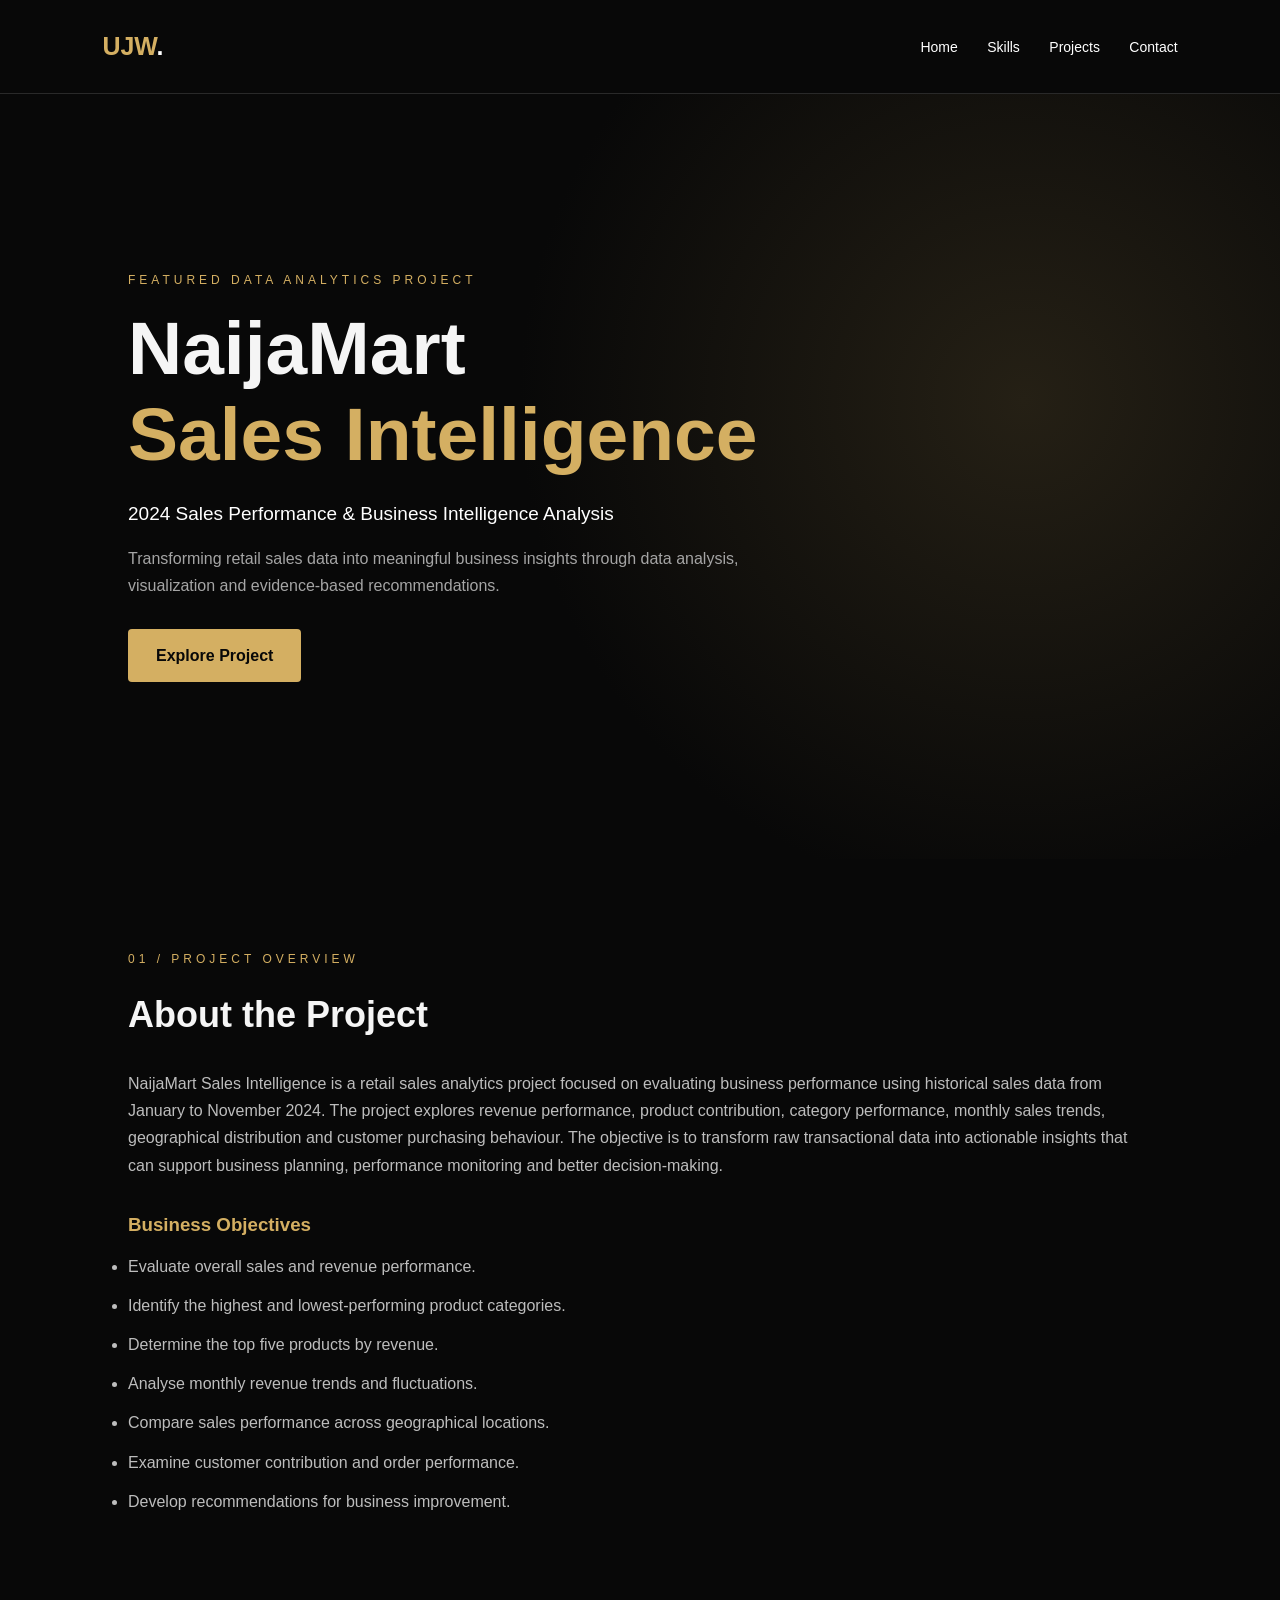
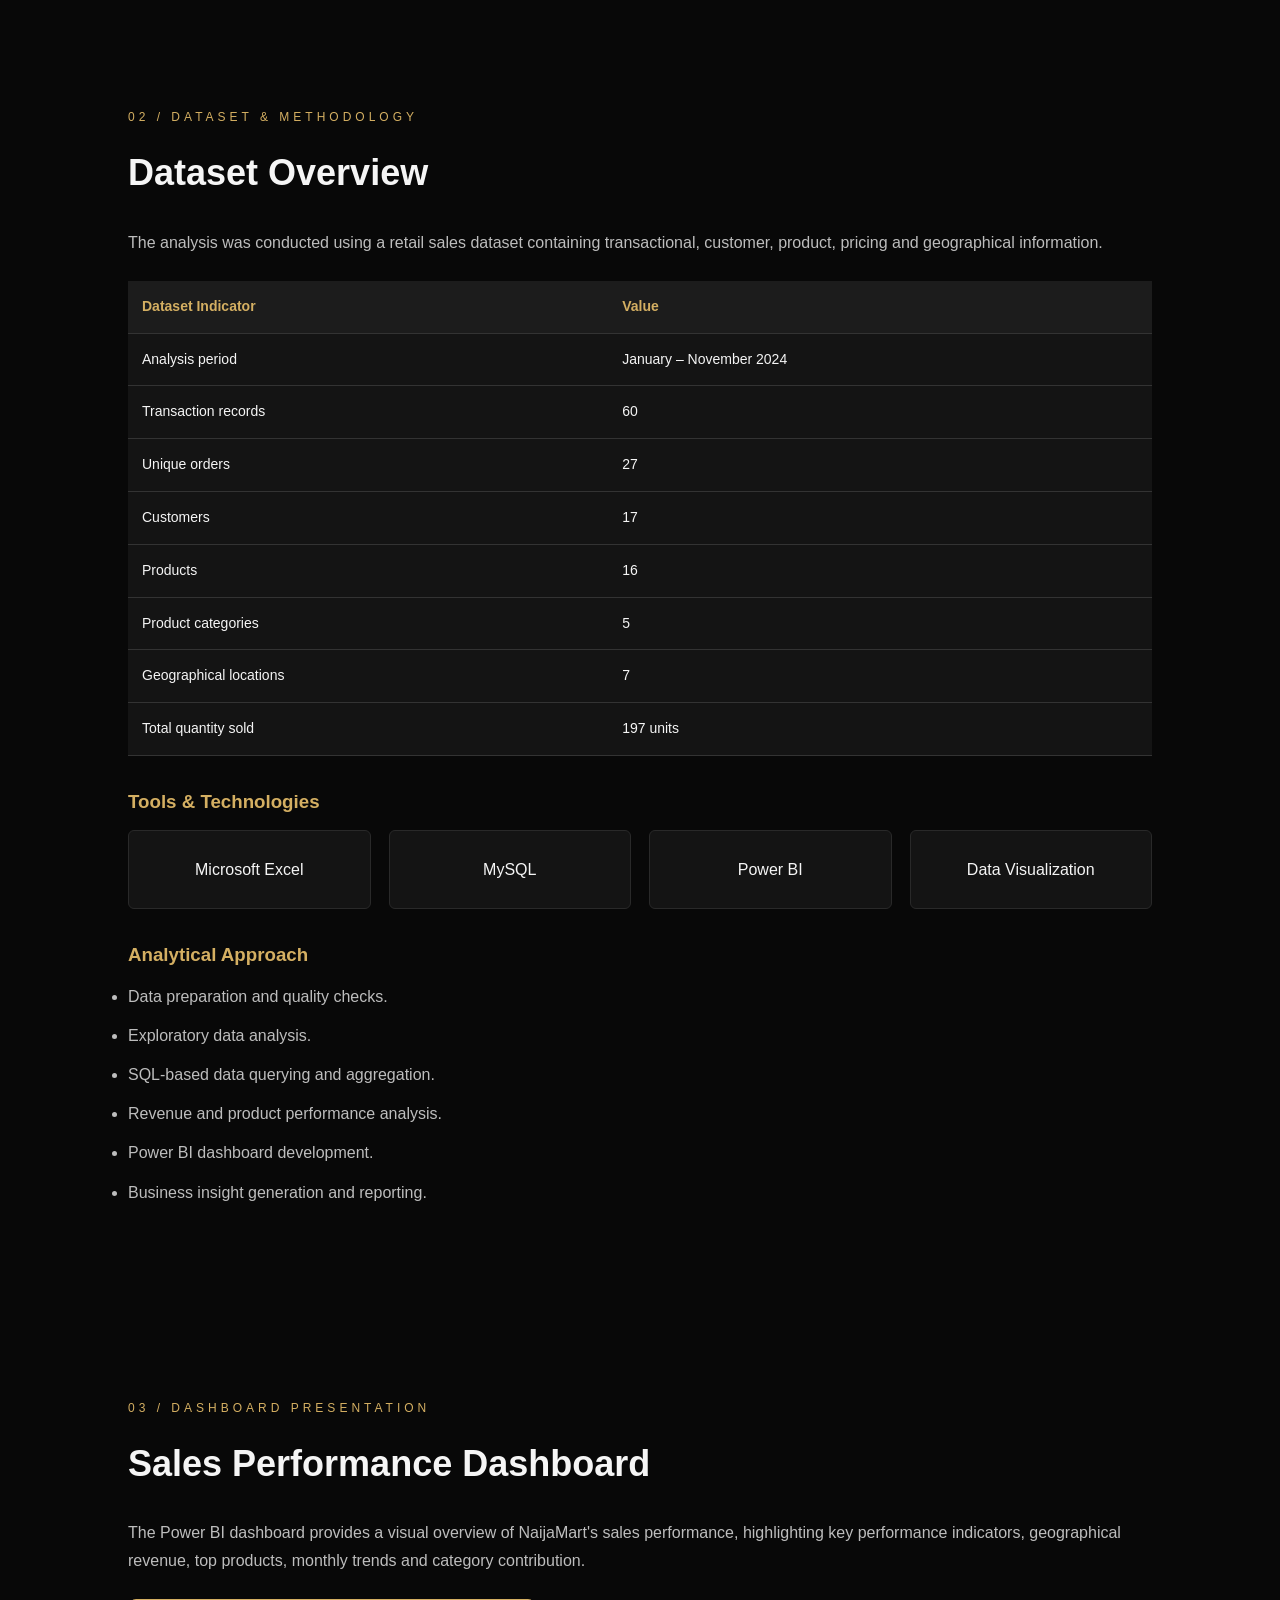
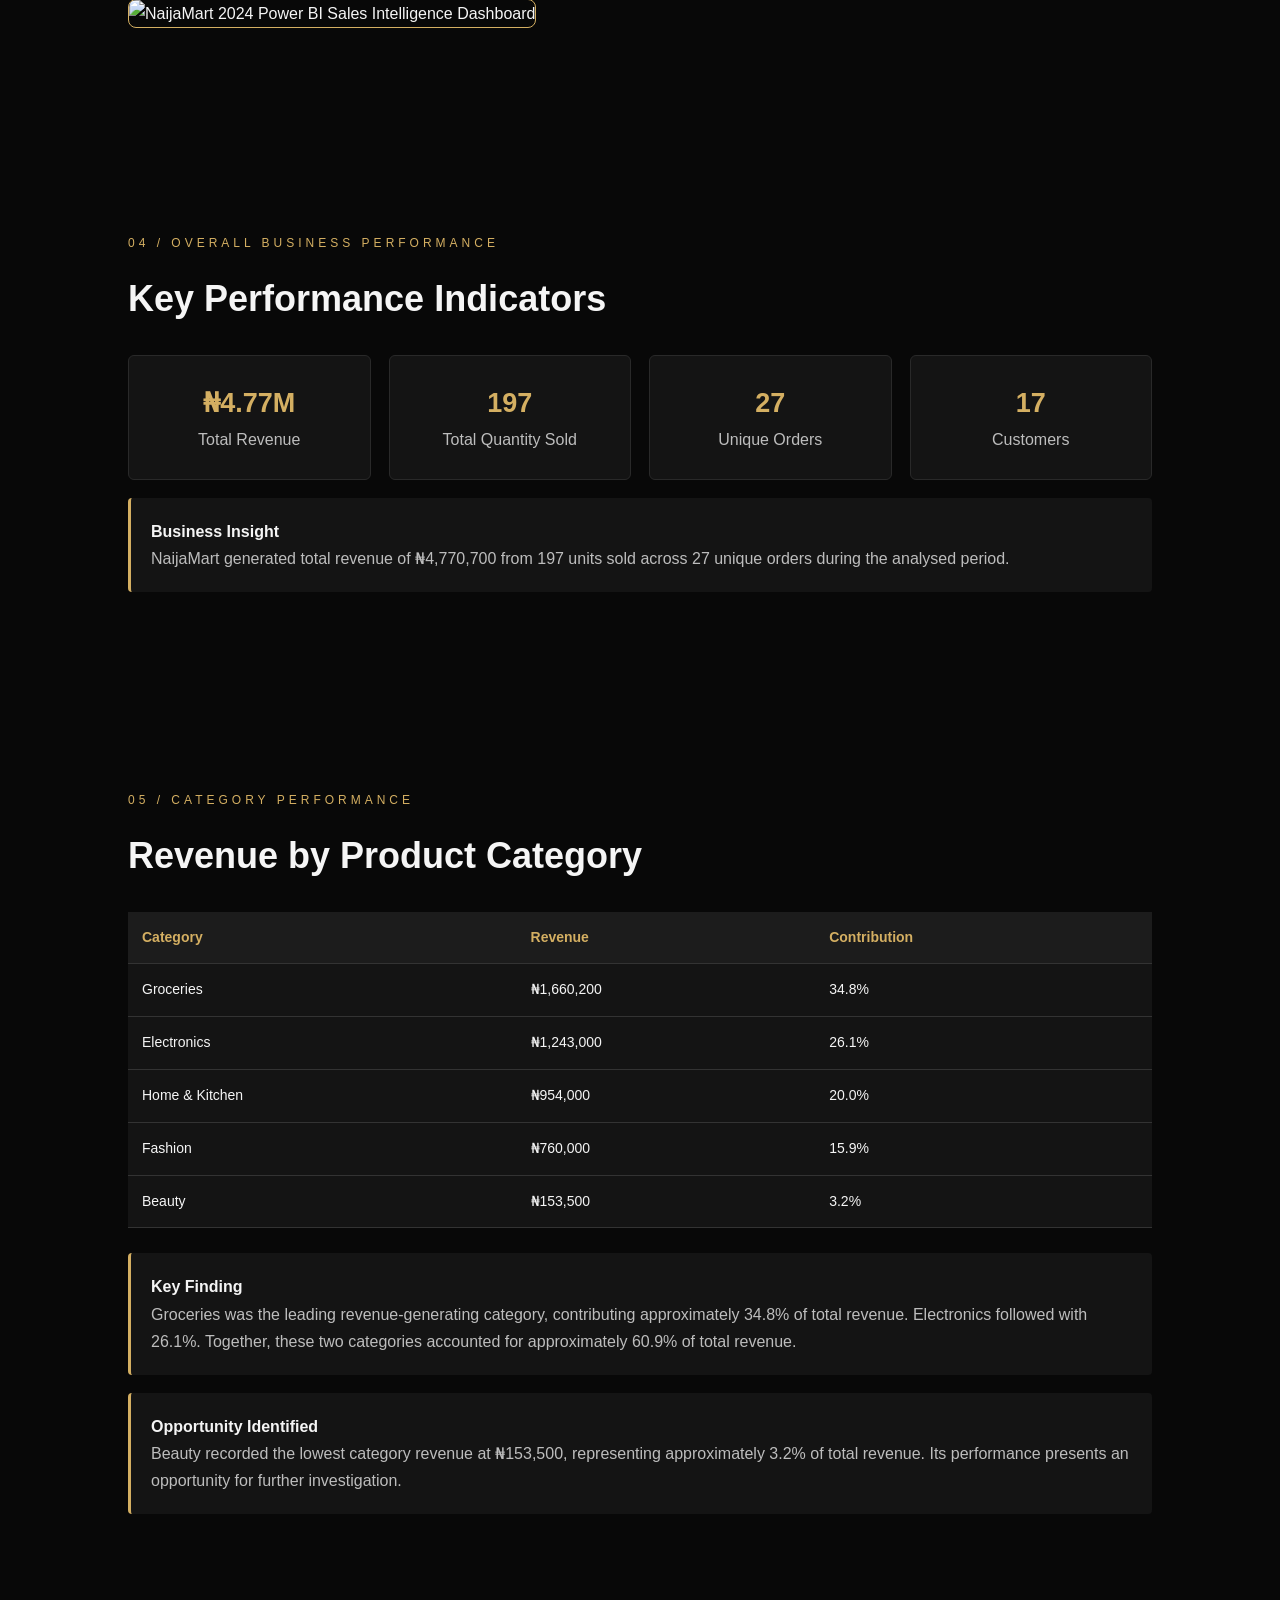
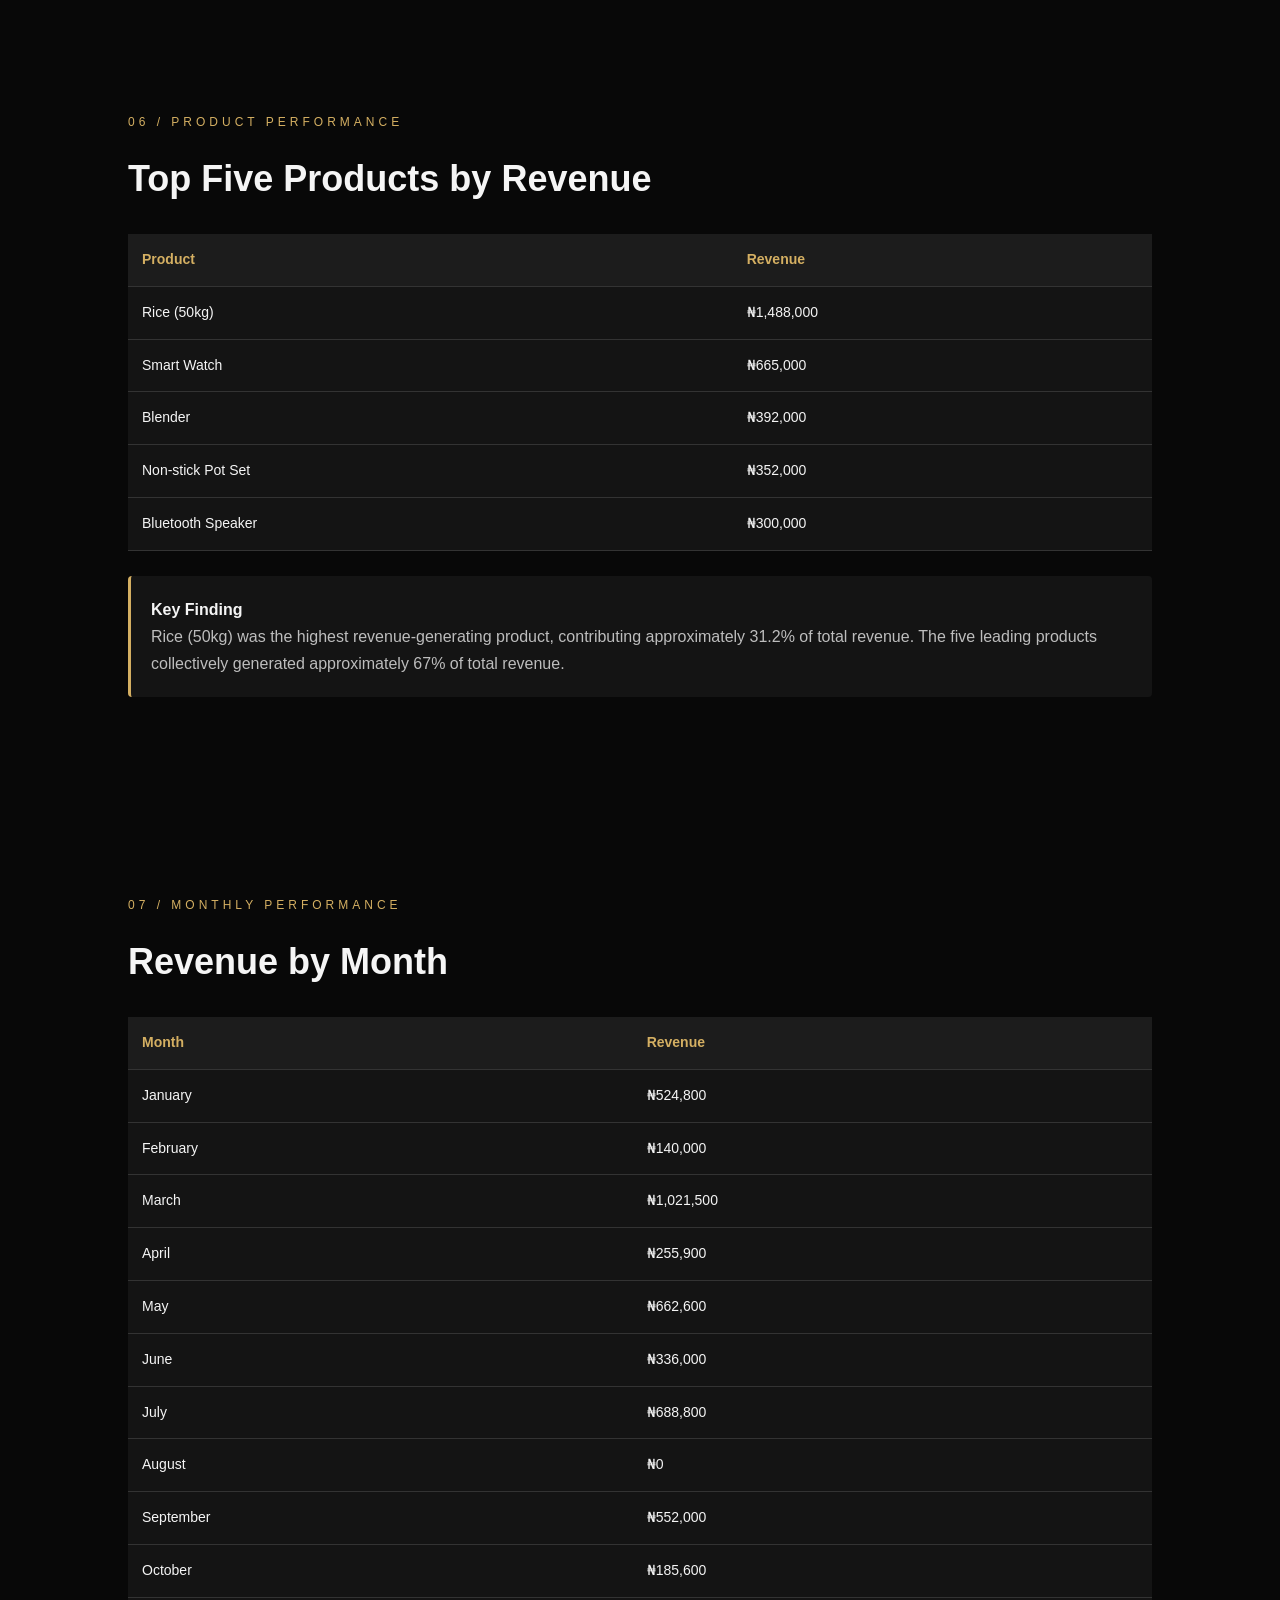
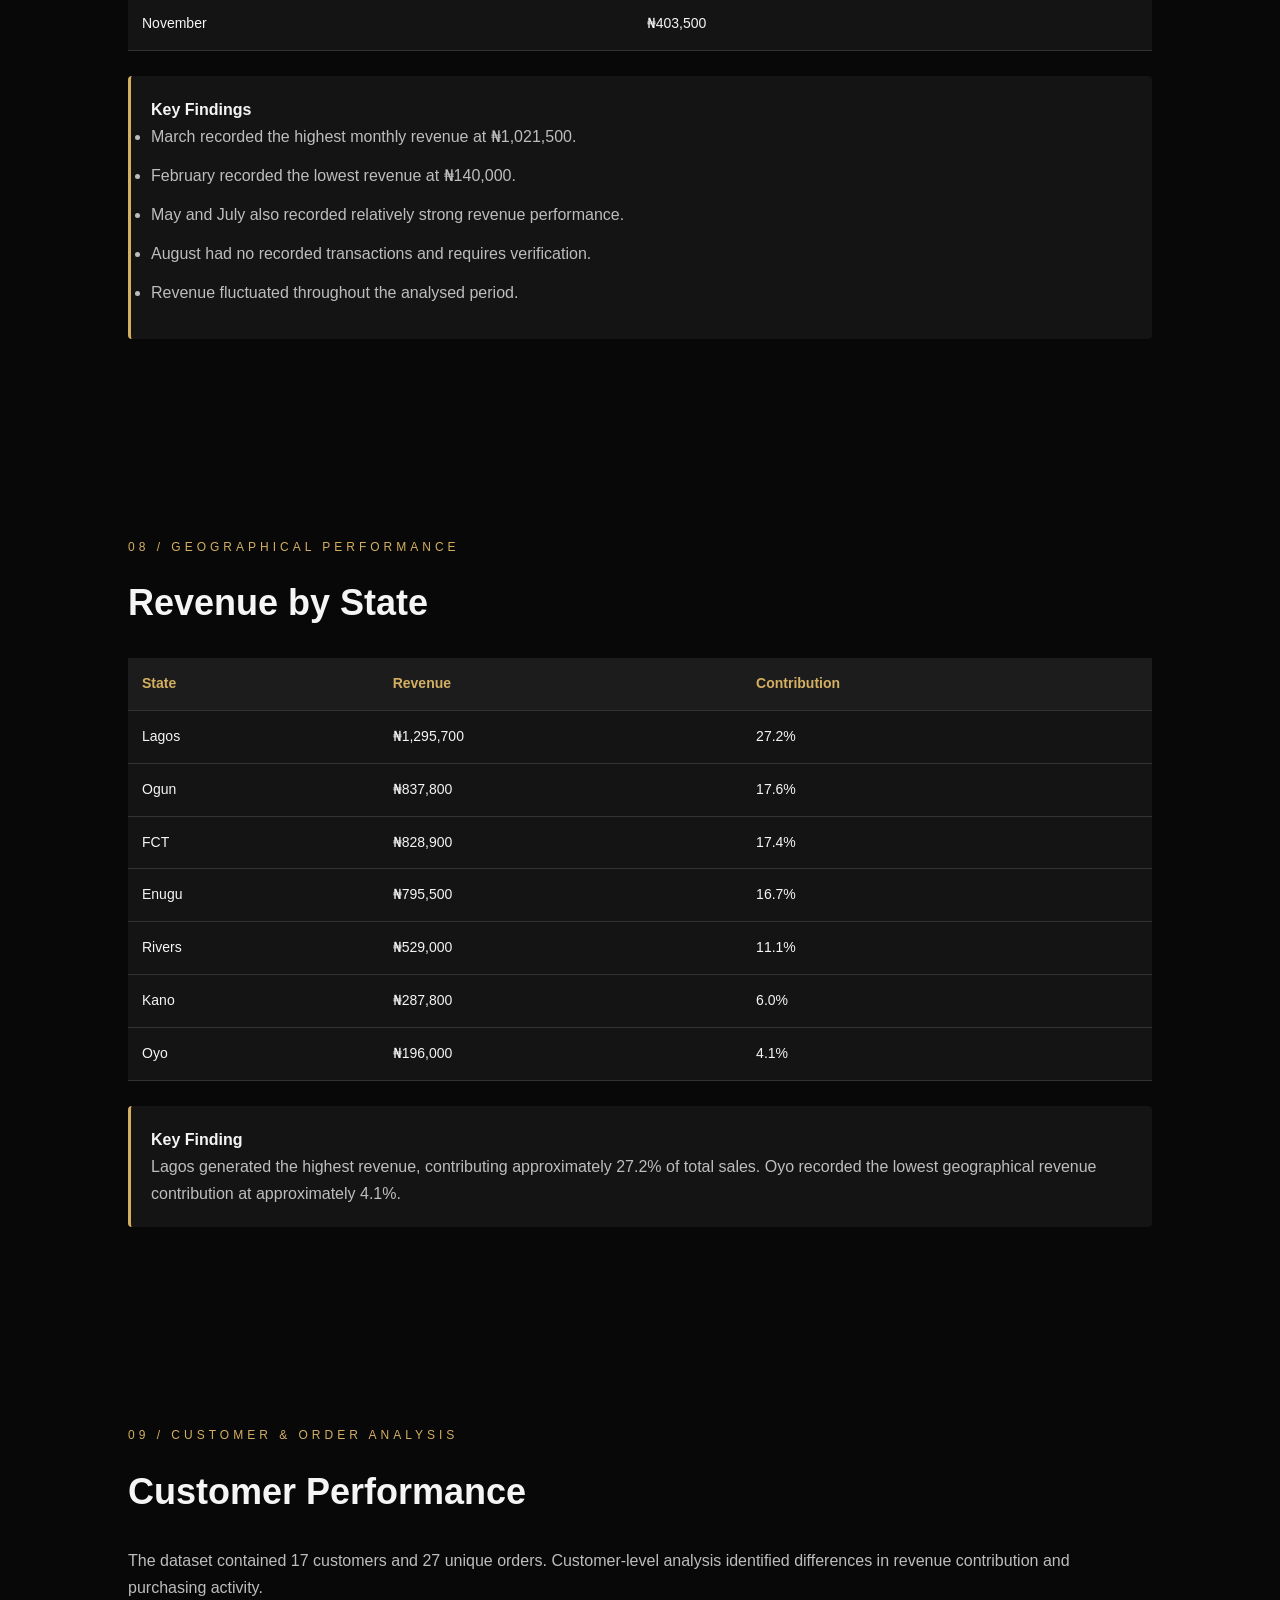
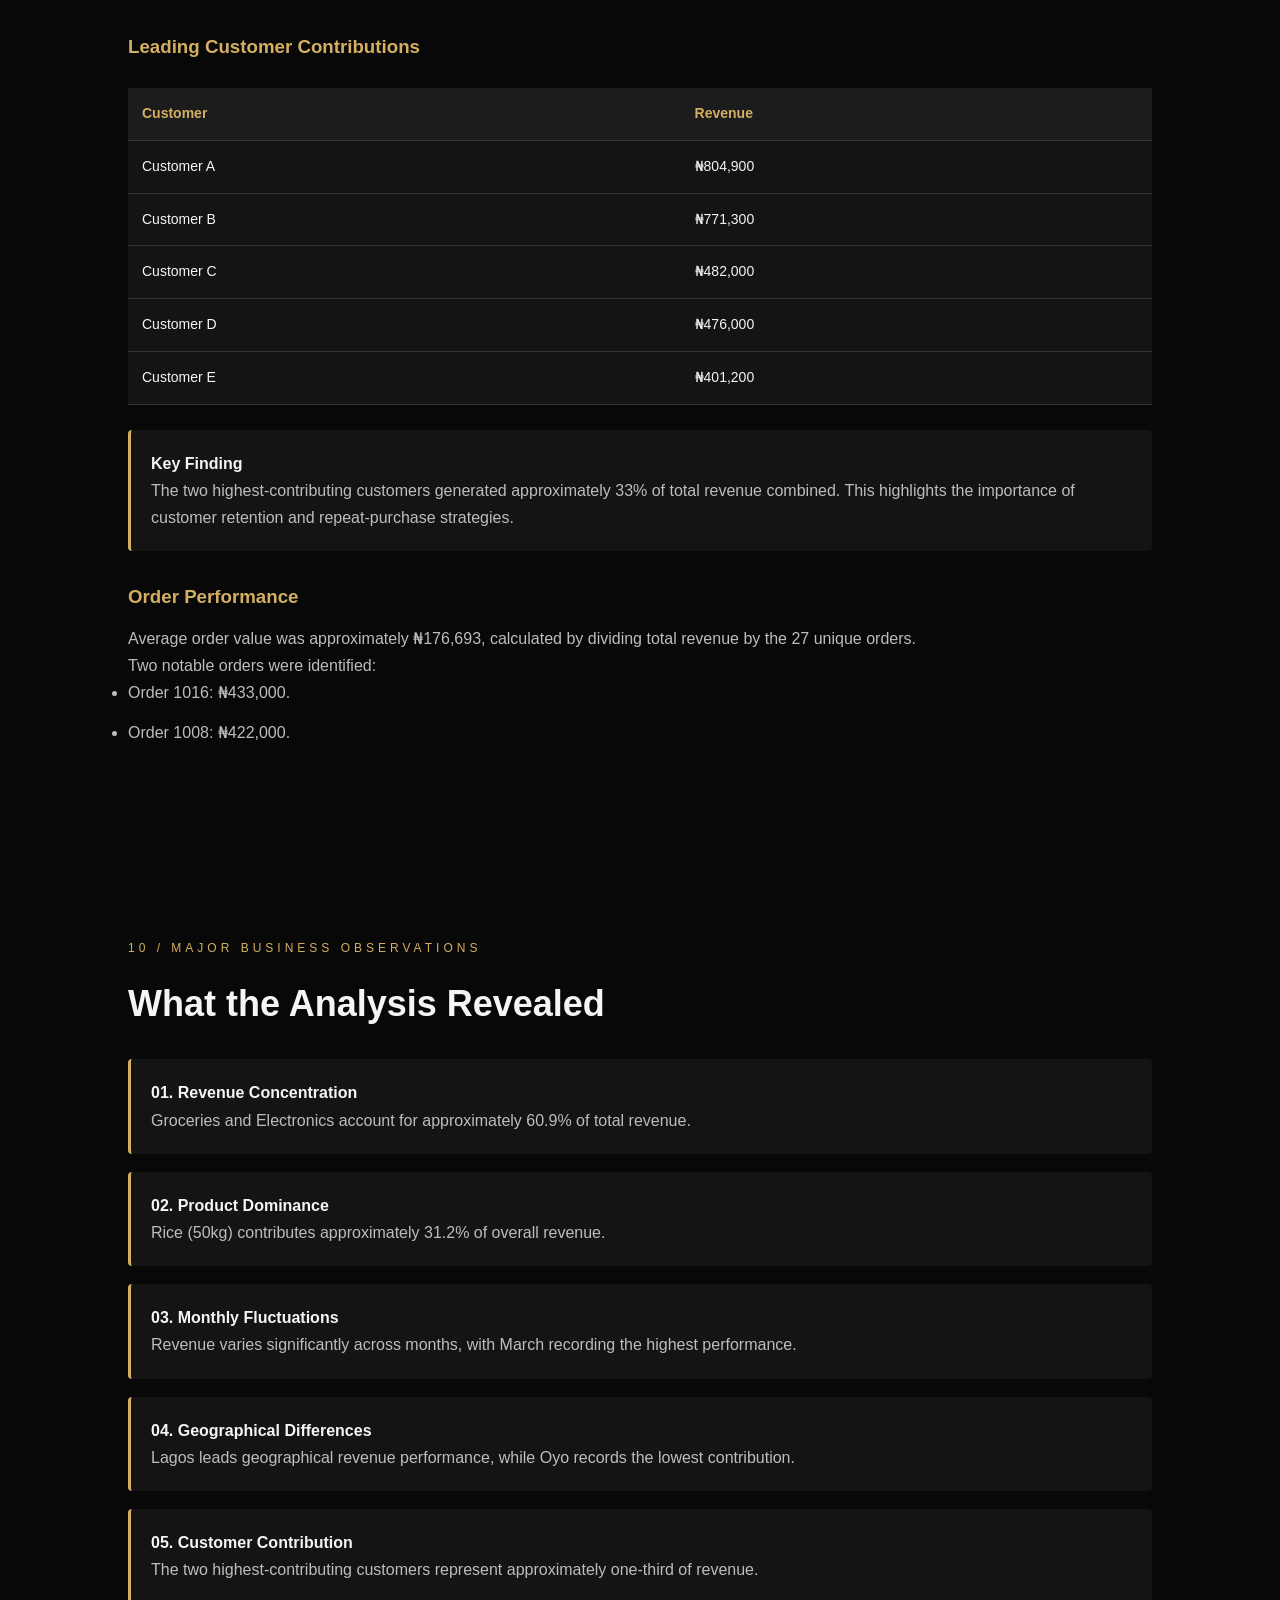
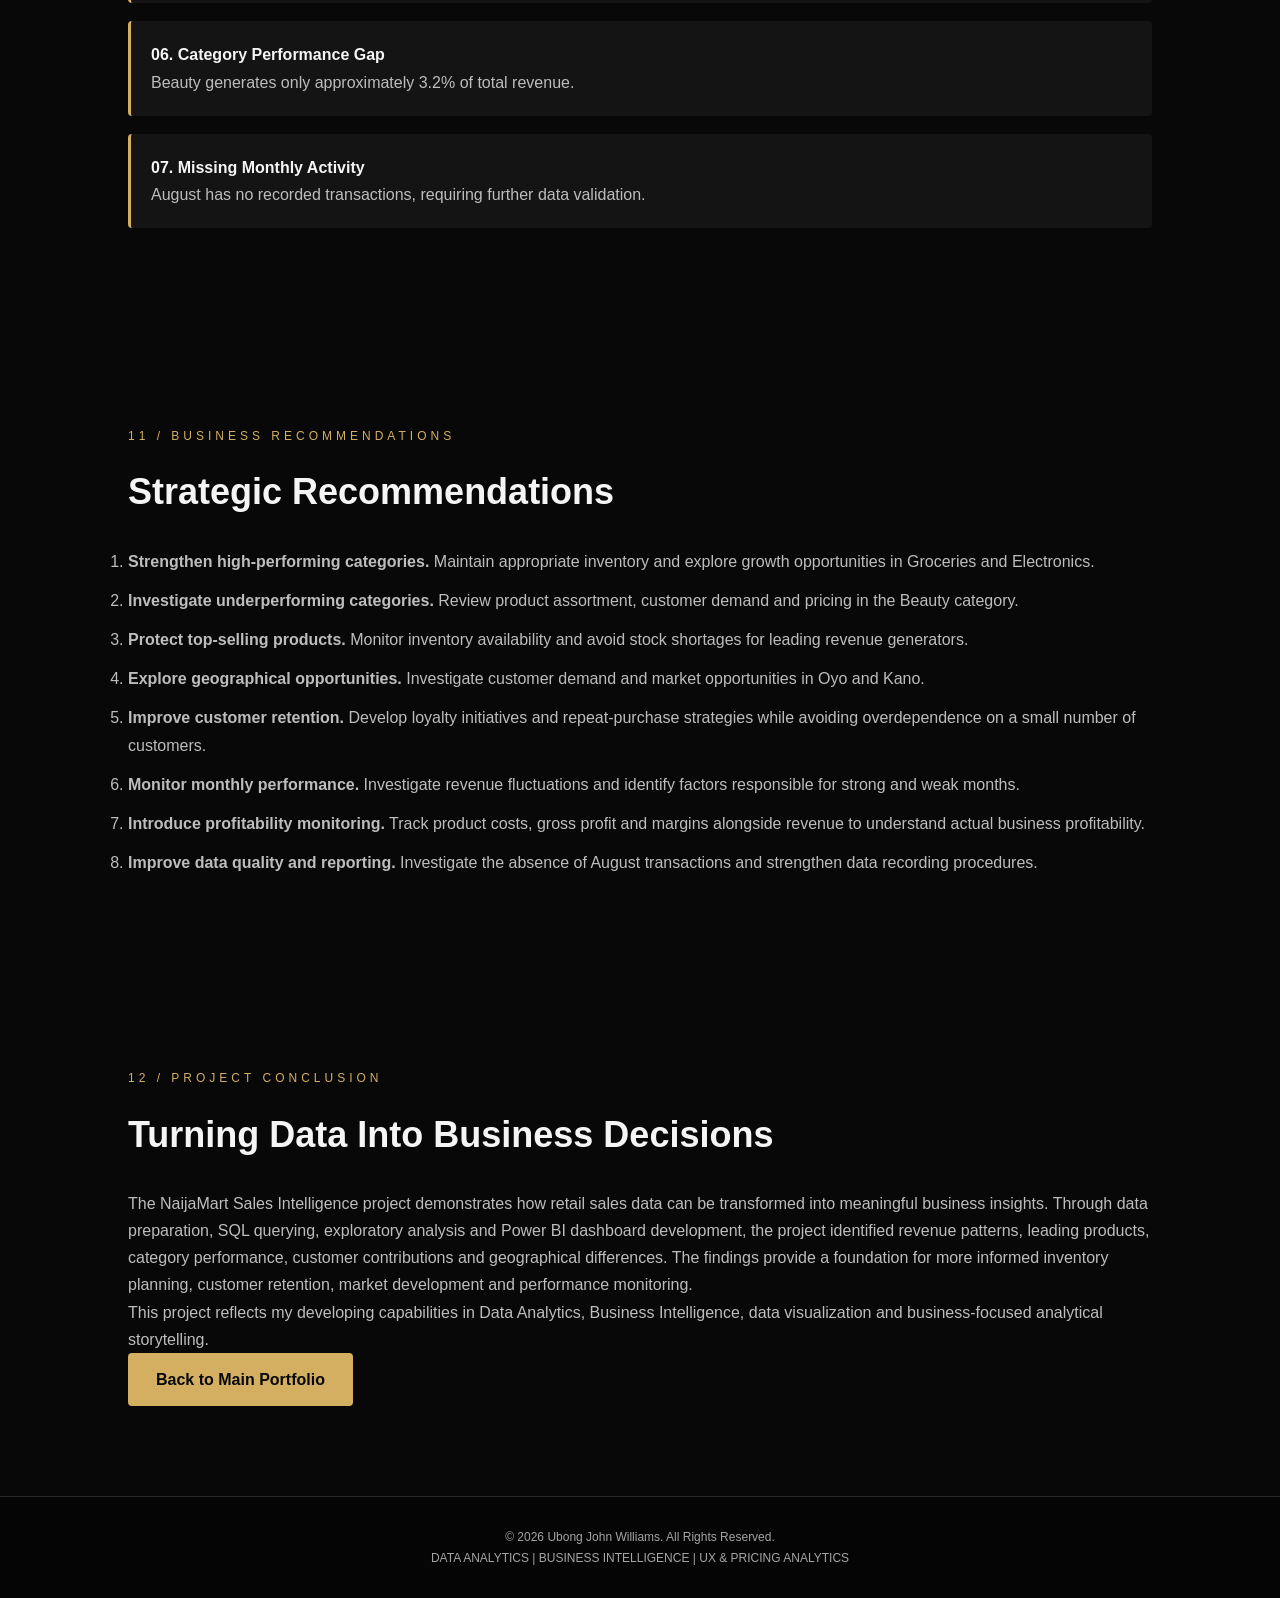
==== naijamart.html @ 362a0032 "Update naijamart.html" ====
<!DOCTYPE html>
<html lang="en">
<head>
<meta charset="UTF-8">
<meta name="viewport" content="width=device-width, initial-scale=1.0">

<title>NaijaMart | Sales Intelligence</title>

<link rel="stylesheet" href="style.css">

<style>
.analysis-table {
    width: 100%;
    border-collapse: collapse;
    margin: 25px 0;
    background: #141414;
    font-size: 14px;
}

.analysis-table th,
.analysis-table td {
    padding: 14px;
    text-align: left;
    border-bottom: 1px solid #333;
}

.analysis-table th {
    color: #d4af62;
    background: #1c1c1c;
}

.analysis-table tr:hover {
    background: #222;
}

.insight-card {
    background: #141414;
    border-left: 3px solid #d4af62;
    padding: 20px;
    margin: 18px 0;
    border-radius: 4px;
}

.metric {
    font-size: 27px;
    color: #d4af62;
    font-weight: bold;
}

.subheading {
    color: #d4af62;
    margin: 30px 0 12px;
}

.project-image {
    width: 100%;
    height: auto;
    border: 1px solid #d4af62;
    border-radius: 8px;
    margin: 25px 0;
}

section p, section li {
    color: #bdbdbd;
}

section li {
    margin-bottom: 12px;
}

</style>
</head>

<body>

<header>
<a href="index.html" class="logo">UJW<span>.</span></a>

<nav>
<a href="index.html">Home</a>
<a href="index.html#skills">Skills</a>
<a href="index.html#projects">Projects</a>
<a href="index.html#contact">Contact</a>
</nav>
</header>

<section class="hero">

<p class="eyebrow">FEATURED DATA ANALYTICS PROJECT</p>

<h1>NaijaMart <span>Sales Intelligence</span></h1>

<p class="intro">
2024 Sales Performance & Business Intelligence Analysis
</p>

<p class="description">
Transforming retail sales data into meaningful
business insights through data analysis,
visualization and evidence-based recommendations.
</p>

<a href="#dashboard" class="btn">Explore Project</a>

</section>

<section>
<p class="eyebrow">01 / PROJECT OVERVIEW</p>

<h2>About the Project</h2>

<p>
NaijaMart Sales Intelligence is a retail sales
analytics project focused on evaluating business
performance using historical sales data from
January to November 2024.

The project explores revenue performance,
product contribution, category performance,
monthly sales trends, geographical distribution
and customer purchasing behaviour.

The objective is to transform raw transactional
data into actionable insights that can support
business planning, performance monitoring and
better decision-making.
</p>

<h3 class="subheading">Business Objectives</h3>

<ul>
<li>Evaluate overall sales and revenue performance.</li>
<li>Identify the highest and lowest-performing product categories.</li>
<li>Determine the top five products by revenue.</li>
<li>Analyse monthly revenue trends and fluctuations.</li>
<li>Compare sales performance across geographical locations.</li>
<li>Examine customer contribution and order performance.</li>
<li>Develop recommendations for business improvement.</li>
</ul>
</section>

<section>
<p class="eyebrow">02 / DATASET & METHODOLOGY</p>

<h2>Dataset Overview</h2>

<p>
The analysis was conducted using a retail sales
dataset containing transactional, customer,
product, pricing and geographical information.
</p>

<table class="analysis-table">
<tr><th>Dataset Indicator</th><th>Value</th></tr>
<tr><td>Analysis period</td><td>January – November 2024</td></tr>
<tr><td>Transaction records</td><td>60</td></tr>
<tr><td>Unique orders</td><td>27</td></tr>
<tr><td>Customers</td><td>17</td></tr>
<tr><td>Products</td><td>16</td></tr>
<tr><td>Product categories</td><td>5</td></tr>
<tr><td>Geographical locations</td><td>7</td></tr>
<tr><td>Total quantity sold</td><td>197 units</td></tr>
</table>

<h3 class="subheading">Tools & Technologies</h3>

<div class="skills-grid">
<div class="skill">Microsoft Excel</div>
<div class="skill">MySQL</div>
<div class="skill">Power BI</div>
<div class="skill">Data Visualization</div>
</div>

<h3 class="subheading">Analytical Approach</h3>

<ul>
<li>Data preparation and quality checks.</li>
<li>Exploratory data analysis.</li>
<li>SQL-based data querying and aggregation.</li>
<li>Revenue and product performance analysis.</li>
<li>Power BI dashboard development.</li>
<li>Business insight generation and reporting.</li>
</ul>
</section>

<section id="dashboard">
<p class="eyebrow">03 / DASHBOARD PRESENTATION</p>

<h2>Sales Performance Dashboard</h2>

<p>
The Power BI dashboard provides a visual overview
of NaijaMart's sales performance, highlighting
key performance indicators, geographical revenue,
top products, monthly trends and category contribution.
</p>

<img
src="naijamart-dashboard.png"
alt="NaijaMart 2024 Power BI Sales Intelligence Dashboard"
class="project-image"
>

</section>

<section>
<p class="eyebrow">04 / OVERALL BUSINESS PERFORMANCE</p>

<h2>Key Performance Indicators</h2>

<div class="skills-grid">

<div class="skill">
<div class="metric">₦4.77M</div>
<p>Total Revenue</p>
</div>

<div class="skill">
<div class="metric">197</div>
<p>Total Quantity Sold</p>
</div>

<div class="skill">
<div class="metric">27</div>
<p>Unique Orders</p>
</div>

<div class="skill">
<div class="metric">17</div>
<p>Customers</p>
</div>

</div>

<div class="insight-card">
<strong>Business Insight</strong>
<p>
NaijaMart generated total revenue of ₦4,770,700
from 197 units sold across 27 unique orders
during the analysed period.
</p>
</div>

</section>

<section>
<p class="eyebrow">05 / CATEGORY PERFORMANCE</p>

<h2>Revenue by Product Category</h2>

<table class="analysis-table">
<tr>
<th>Category</th>
<th>Revenue</th>
<th>Contribution</th>
</tr>
<tr><td>Groceries</td><td>₦1,660,200</td><td>34.8%</td></tr>
<tr><td>Electronics</td><td>₦1,243,000</td><td>26.1%</td></tr>
<tr><td>Home & Kitchen</td><td>₦954,000</td><td>20.0%</td></tr>
<tr><td>Fashion</td><td>₦760,000</td><td>15.9%</td></tr>
<tr><td>Beauty</td><td>₦153,500</td><td>3.2%</td></tr>
</table>

<div class="insight-card">
<strong>Key Finding</strong>
<p>
Groceries was the leading revenue-generating
category, contributing approximately 34.8%
of total revenue. Electronics followed with
26.1%. Together, these two categories accounted
for approximately 60.9% of total revenue.
</p>
</div>

<div class="insight-card">
<strong>Opportunity Identified</strong>
<p>
Beauty recorded the lowest category revenue
at ₦153,500, representing approximately 3.2%
of total revenue. Its performance presents
an opportunity for further investigation.
</p>
</div>
</section>

<section>
<p class="eyebrow">06 / PRODUCT PERFORMANCE</p>

<h2>Top Five Products by Revenue</h2>

<table class="analysis-table">
<tr><th>Product</th><th>Revenue</th></tr>
<tr><td>Rice (50kg)</td><td>₦1,488,000</td></tr>
<tr><td>Smart Watch</td><td>₦665,000</td></tr>
<tr><td>Blender</td><td>₦392,000</td></tr>
<tr><td>Non-stick Pot Set</td><td>₦352,000</td></tr>
<tr><td>Bluetooth Speaker</td><td>₦300,000</td></tr>
</table>

<div class="insight-card">
<strong>Key Finding</strong>
<p>
Rice (50kg) was the highest revenue-generating
product, contributing approximately 31.2%
of total revenue. The five leading products
collectively generated approximately 67%
of total revenue.
</p>
</div>

</section>

<section>
<p class="eyebrow">07 / MONTHLY PERFORMANCE</p>

<h2>Revenue by Month</h2>

<table class="analysis-table">
<tr><th>Month</th><th>Revenue</th></tr>
<tr><td>January</td><td>₦524,800</td></tr>
<tr><td>February</td><td>₦140,000</td></tr>
<tr><td>March</td><td>₦1,021,500</td></tr>
<tr><td>April</td><td>₦255,900</td></tr>
<tr><td>May</td><td>₦662,600</td></tr>
<tr><td>June</td><td>₦336,000</td></tr>
<tr><td>July</td><td>₦688,800</td></tr>
<tr><td>August</td><td>₦0</td></tr>
<tr><td>September</td><td>₦552,000</td></tr>
<tr><td>October</td><td>₦185,600</td></tr>
<tr><td>November</td><td>₦403,500</td></tr>
</table>

<div class="insight-card">
<strong>Key Findings</strong>
<ul>
<li>March recorded the highest monthly revenue at ₦1,021,500.</li>
<li>February recorded the lowest revenue at ₦140,000.</li>
<li>May and July also recorded relatively strong revenue performance.</li>
<li>August had no recorded transactions and requires verification.</li>
<li>Revenue fluctuated throughout the analysed period.</li>
</ul>
</div>

</section>

<section>
<p class="eyebrow">08 / GEOGRAPHICAL PERFORMANCE</p>

<h2>Revenue by State</h2>

<table class="analysis-table">
<tr><th>State</th><th>Revenue</th><th>Contribution</th></tr>
<tr><td>Lagos</td><td>₦1,295,700</td><td>27.2%</td></tr>
<tr><td>Ogun</td><td>₦837,800</td><td>17.6%</td></tr>
<tr><td>FCT</td><td>₦828,900</td><td>17.4%</td></tr>
<tr><td>Enugu</td><td>₦795,500</td><td>16.7%</td></tr>
<tr><td>Rivers</td><td>₦529,000</td><td>11.1%</td></tr>
<tr><td>Kano</td><td>₦287,800</td><td>6.0%</td></tr>
<tr><td>Oyo</td><td>₦196,000</td><td>4.1%</td></tr>
</table>

<div class="insight-card">
<strong>Key Finding</strong>
<p>
Lagos generated the highest revenue,
contributing approximately 27.2% of total
sales. Oyo recorded the lowest geographical
revenue contribution at approximately 4.1%.
</p>
</div>

</section>

<section>
<p class="eyebrow">09 / CUSTOMER & ORDER ANALYSIS</p>

<h2>Customer Performance</h2>

<p>
The dataset contained 17 customers and
27 unique orders. Customer-level analysis
identified differences in revenue contribution
and purchasing activity.
</p>

<h3 class="subheading">Leading Customer Contributions</h3>

<table class="analysis-table">
<tr><th>Customer</th><th>Revenue</th></tr>
<tr><td>Customer A</td><td>₦804,900</td></tr>
<tr><td>Customer B</td><td>₦771,300</td></tr>
<tr><td>Customer C</td><td>₦482,000</td></tr>
<tr><td>Customer D</td><td>₦476,000</td></tr>
<tr><td>Customer E</td><td>₦401,200</td></tr>
</table>

<div class="insight-card">
<strong>Key Finding</strong>
<p>
The two highest-contributing customers
generated approximately 33% of total revenue
combined. This highlights the importance of
customer retention and repeat-purchase strategies.
</p>
</div>

<h3 class="subheading">Order Performance</h3>

<p>
Average order value was approximately
₦176,693, calculated by dividing total revenue
by the 27 unique orders.
</p>

<p>
Two notable orders were identified:
</p>

<ul>
<li>Order 1016: ₦433,000.</li>
<li>Order 1008: ₦422,000.</li>
</ul>

</section>

<section>
<p class="eyebrow">10 / MAJOR BUSINESS OBSERVATIONS</p>

<h2>What the Analysis Revealed</h2>

<div class="insight-card">
<strong>01. Revenue Concentration</strong>
<p>
Groceries and Electronics account for
approximately 60.9% of total revenue.
</p>
</div>

<div class="insight-card">
<strong>02. Product Dominance</strong>
<p>
Rice (50kg) contributes approximately 31.2%
of overall revenue.
</p>
</div>

<div class="insight-card">
<strong>03. Monthly Fluctuations</strong>
<p>
Revenue varies significantly across months,
with March recording the highest performance.
</p>
</div>

<div class="insight-card">
<strong>04. Geographical Differences</strong>
<p>
Lagos leads geographical revenue performance,
while Oyo records the lowest contribution.
</p>
</div>

<div class="insight-card">
<strong>05. Customer Contribution</strong>
<p>
The two highest-contributing customers
represent approximately one-third of revenue.
</p>
</div>

<div class="insight-card">
<strong>06. Category Performance Gap</strong>
<p>
Beauty generates only approximately 3.2%
of total revenue.
</p>
</div>

<div class="insight-card">
<strong>07. Missing Monthly Activity</strong>
<p>
August has no recorded transactions,
requiring further data validation.
</p>
</div>

</section>

<section>
<p class="eyebrow">11 / BUSINESS RECOMMENDATIONS</p>

<h2>Strategic Recommendations</h2>

<ol>
<li>
<strong>Strengthen high-performing categories.</strong>
Maintain appropriate inventory and explore
growth opportunities in Groceries and Electronics.
</li>

<li>
<strong>Investigate underperforming categories.</strong>
Review product assortment, customer demand
and pricing in the Beauty category.
</li>

<li>
<strong>Protect top-selling products.</strong>
Monitor inventory availability and avoid
stock shortages for leading revenue generators.
</li>

<li>
<strong>Explore geographical opportunities.</strong>
Investigate customer demand and market
opportunities in Oyo and Kano.
</li>

<li>
<strong>Improve customer retention.</strong>
Develop loyalty initiatives and repeat-purchase
strategies while avoiding overdependence
on a small number of customers.
</li>

<li>
<strong>Monitor monthly performance.</strong>
Investigate revenue fluctuations and identify
factors responsible for strong and weak months.
</li>

<li>
<strong>Introduce profitability monitoring.</strong>
Track product costs, gross profit and margins
alongside revenue to understand actual
business profitability.
</li>

<li>
<strong>Improve data quality and reporting.</strong>
Investigate the absence of August transactions
and strengthen data recording procedures.
</li>
</ol>

</section>

<section>
<p class="eyebrow">12 / PROJECT CONCLUSION</p>

<h2>Turning Data Into Business Decisions</h2>

<p>
The NaijaMart Sales Intelligence project
demonstrates how retail sales data can be
transformed into meaningful business insights.

Through data preparation, SQL querying,
exploratory analysis and Power BI dashboard
development, the project identified revenue
patterns, leading products, category performance,
customer contributions and geographical
differences.

The findings provide a foundation for more
informed inventory planning, customer retention,
market development and performance monitoring.
</p>

<p>
This project reflects my developing capabilities
in Data Analytics, Business Intelligence,
data visualization and business-focused
analytical storytelling.
</p>

<a href="index.html" class="btn">Back to Main Portfolio</a>

</section>

<footer>
<p>© 2026 Ubong John Williams. All Rights Reserved.</p>
<p>DATA ANALYTICS | BUSINESS INTELLIGENCE | UX & PRICING ANALYTICS</p>
</footer>

</body>
</html>
---- style.css ----
/* GENERAL SETTINGS */

* {
    margin: 0;
    padding: 0;
    box-sizing: border-box;
    scroll-behavior: smooth;
}

body {
    background: #080808;
    color: #f5f5f5;
    font-family: Arial, sans-serif;
    line-height: 1.7;
}

:root {
    --gold: #d4af62;
    --black: #080808;
    --grey: #a5a5a5;
    --card: #141414;
}

/* NAVIGATION */

header {
    display: flex;
    justify-content: space-between;
    align-items: center;
    padding: 25px 8%;
    background: #080808;
    border-bottom: 1px solid #292929;
    position: sticky;
    top: 0;
    z-index: 100;
}

.logo {
    color: var(--gold);
    font-size: 25px;
    font-weight: bold;
    text-decoration: none;
}

.logo span {
    color: white;
}

nav a {
    color: white;
    text-decoration: none;
    margin-left: 25px;
    font-size: 14px;
    transition: 0.3s;
}

nav a:hover {
    color: var(--gold);
}

/* HERO SECTION */

.hero {
    min-height: 85vh;
    padding: 130px 10%;
    display: flex;
    flex-direction: column;
    justify-content: center;
    align-items: flex-start;
    background:
        radial-gradient(circle at 80% 40%,
        #252015 0%, #080808 45%);
}

.eyebrow {
    color: var(--gold);
    letter-spacing: 4px;
    font-size: 12px;
    margin-bottom: 15px;
}

.hero h1 {
    font-size: clamp(40px, 6vw, 75px);
    line-height: 1.15;
    max-width: 850px;
    margin-bottom: 20px;
}

.hero h1 span {
    display: block;
    color: var(--gold);
}

.intro {
    font-size: 19px;
    color: white;
    margin-bottom: 15px;
}

.description {
    max-width: 650px;
    color: var(--grey);
    margin-bottom: 30px;
}

/* BUTTONS */

.btn {
    display: inline-block;
    background: var(--gold);
    color: #080808;
    padding: 13px 28px;
    text-decoration: none;
    font-weight: bold;
    border-radius: 4px;
    transition: 0.3s;
}

.btn:hover {
    background: white;
    transform: translateY(-3px);
}

/* GENERAL SECTIONS */

section:not(.hero) {
    padding: 90px 10%;
}

h2 {
    font-size: 36px;
    margin-bottom: 25px;
}

#about > p:last-child,
#contact > p:not(.eyebrow) {
    color: var(--grey);
    max-width: 750px;
}

/* SKILLS */

.skills-grid {
    display: grid;
    grid-template-columns: repeat(auto-fit, minmax(180px, 1fr));
    gap: 18px;
}

.skill {
    background: var(--card);
    padding: 25px;
    text-align: center;
    border: 1px solid #292929;
    border-radius: 6px;
    transition: 0.3s;
}

.skill:hover {
    border-color: var(--gold);
    color: var(--gold);
    transform: translateY(-5px);
}

/* PROJECTS */

.project-card {
    background: var(--card);
    padding: 35px;
    border: 1px solid #292929;
    border-radius: 8px;
    max-width: 750px;
}

.project-number,
.tools {
    color: var(--gold);
    font-size: 12px;
    letter-spacing: 2px;
    margin-bottom: 15px;
}

.project-card h3 {
    font-size: 25px;
    margin-bottom: 15px;
}

.project-card p:not(.project-number):not(.tools) {
    color: var(--grey);
}

.project-link {
    display: inline-block;
    margin-top: 20px;
    color: var(--gold);
    text-decoration: none;
}

/* CONTACT */

#contact {
    background: #111;
}

#contact .btn {
    margin-top: 25px;
}

/* FOOTER */

footer {
    text-align: center;
    padding: 30px 15px;
    background: #050505;
    color: var(--grey);
    font-size: 12px;
    border-top: 1px solid #292929;
}

/* MOBILE RESPONSIVENESS */

@media (max-width: 700px) {

    header {
        flex-direction: column;
        gap: 15px;
    }

    nav a {
        margin: 0 7px;
        font-size: 12px;
    }

    .hero {
        padding: 90px 7%;
    }

    section:not(.hero) {
        padding: 65px 7%;
    }

    h2 {
        font-size: 29px;
    }
}
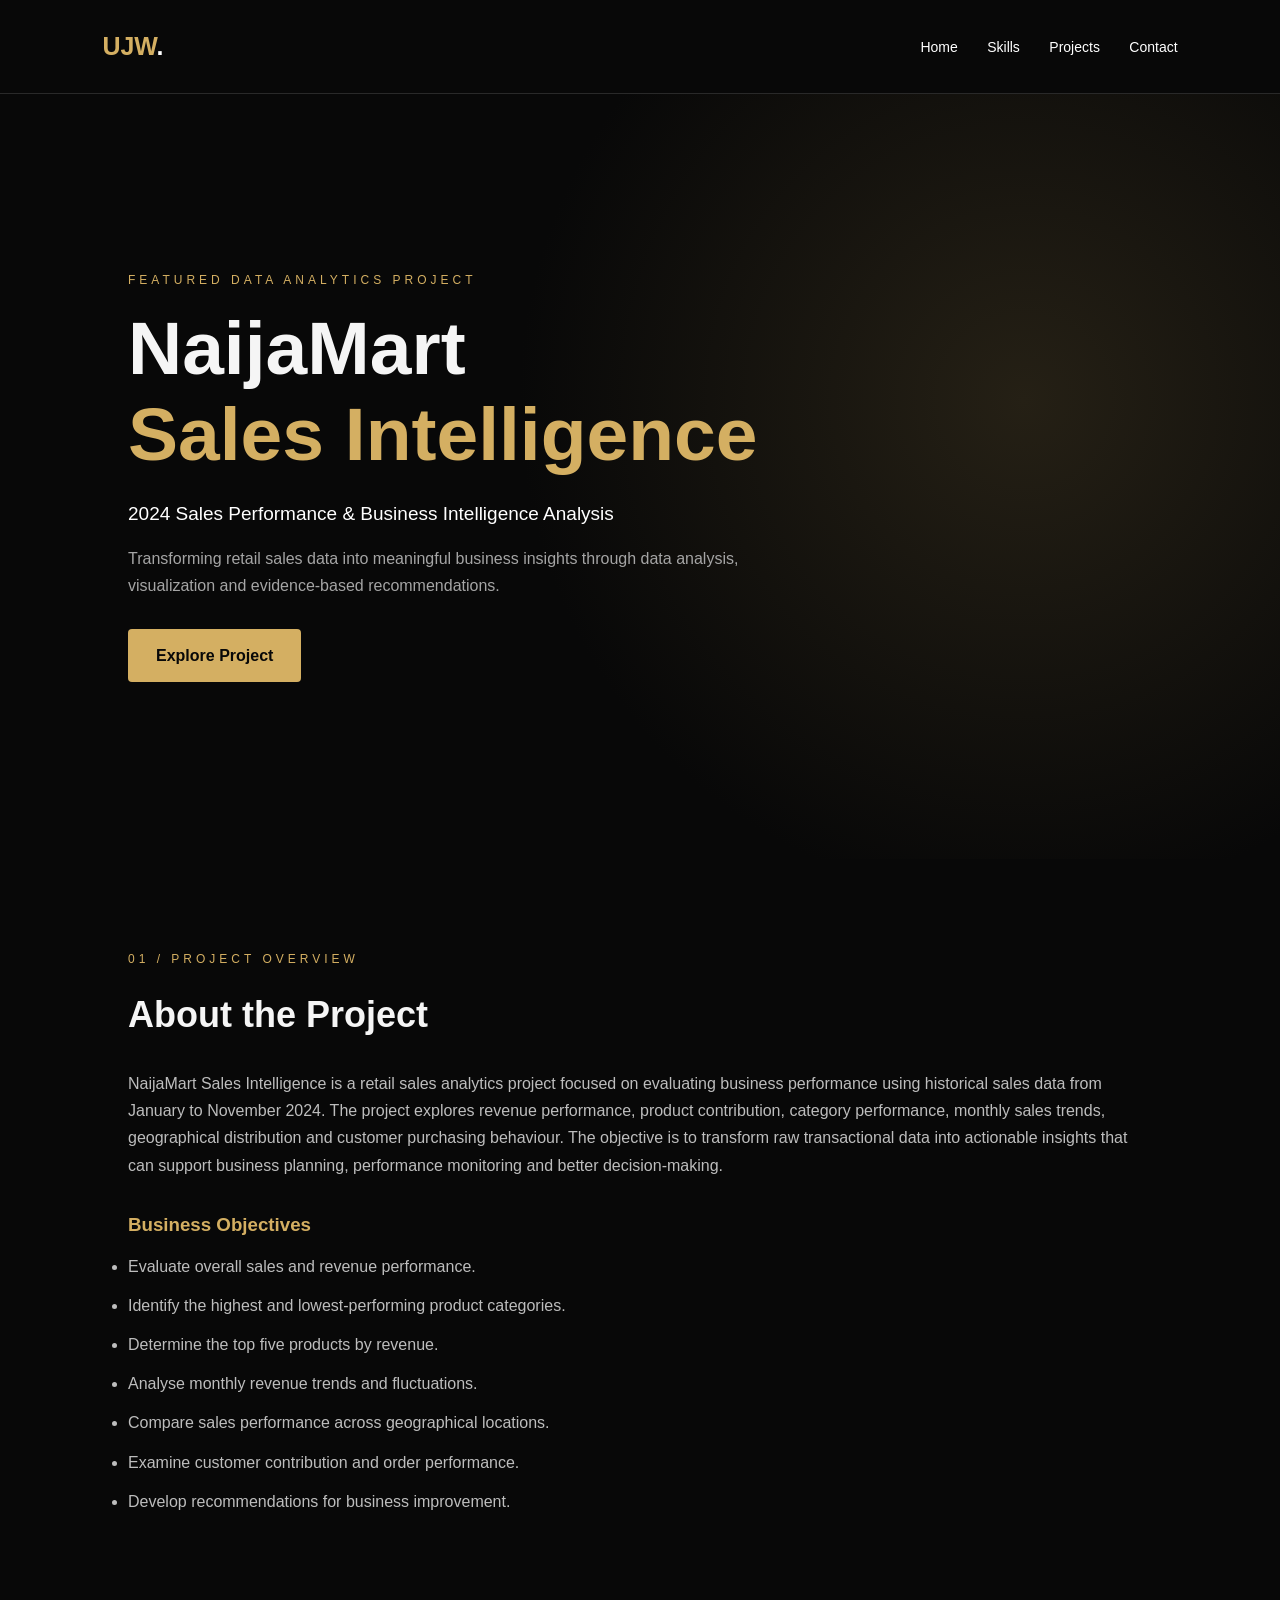
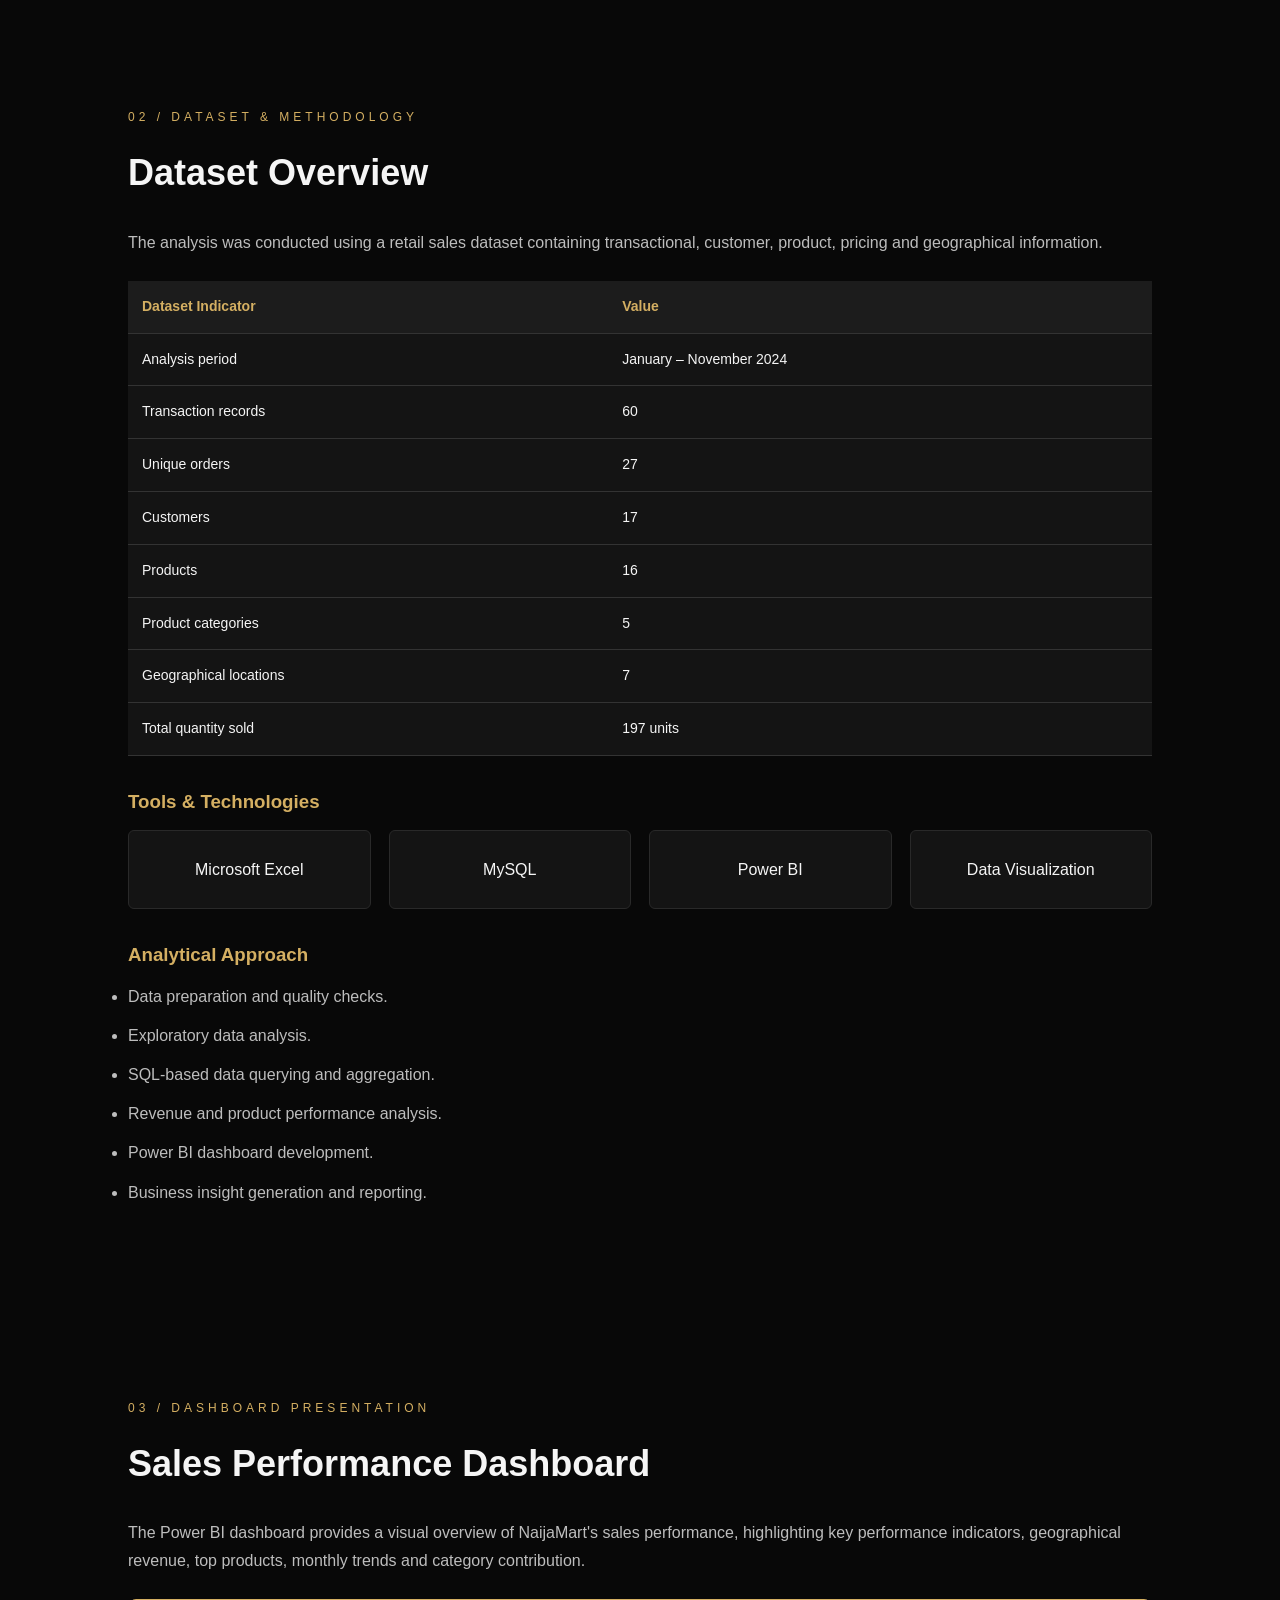
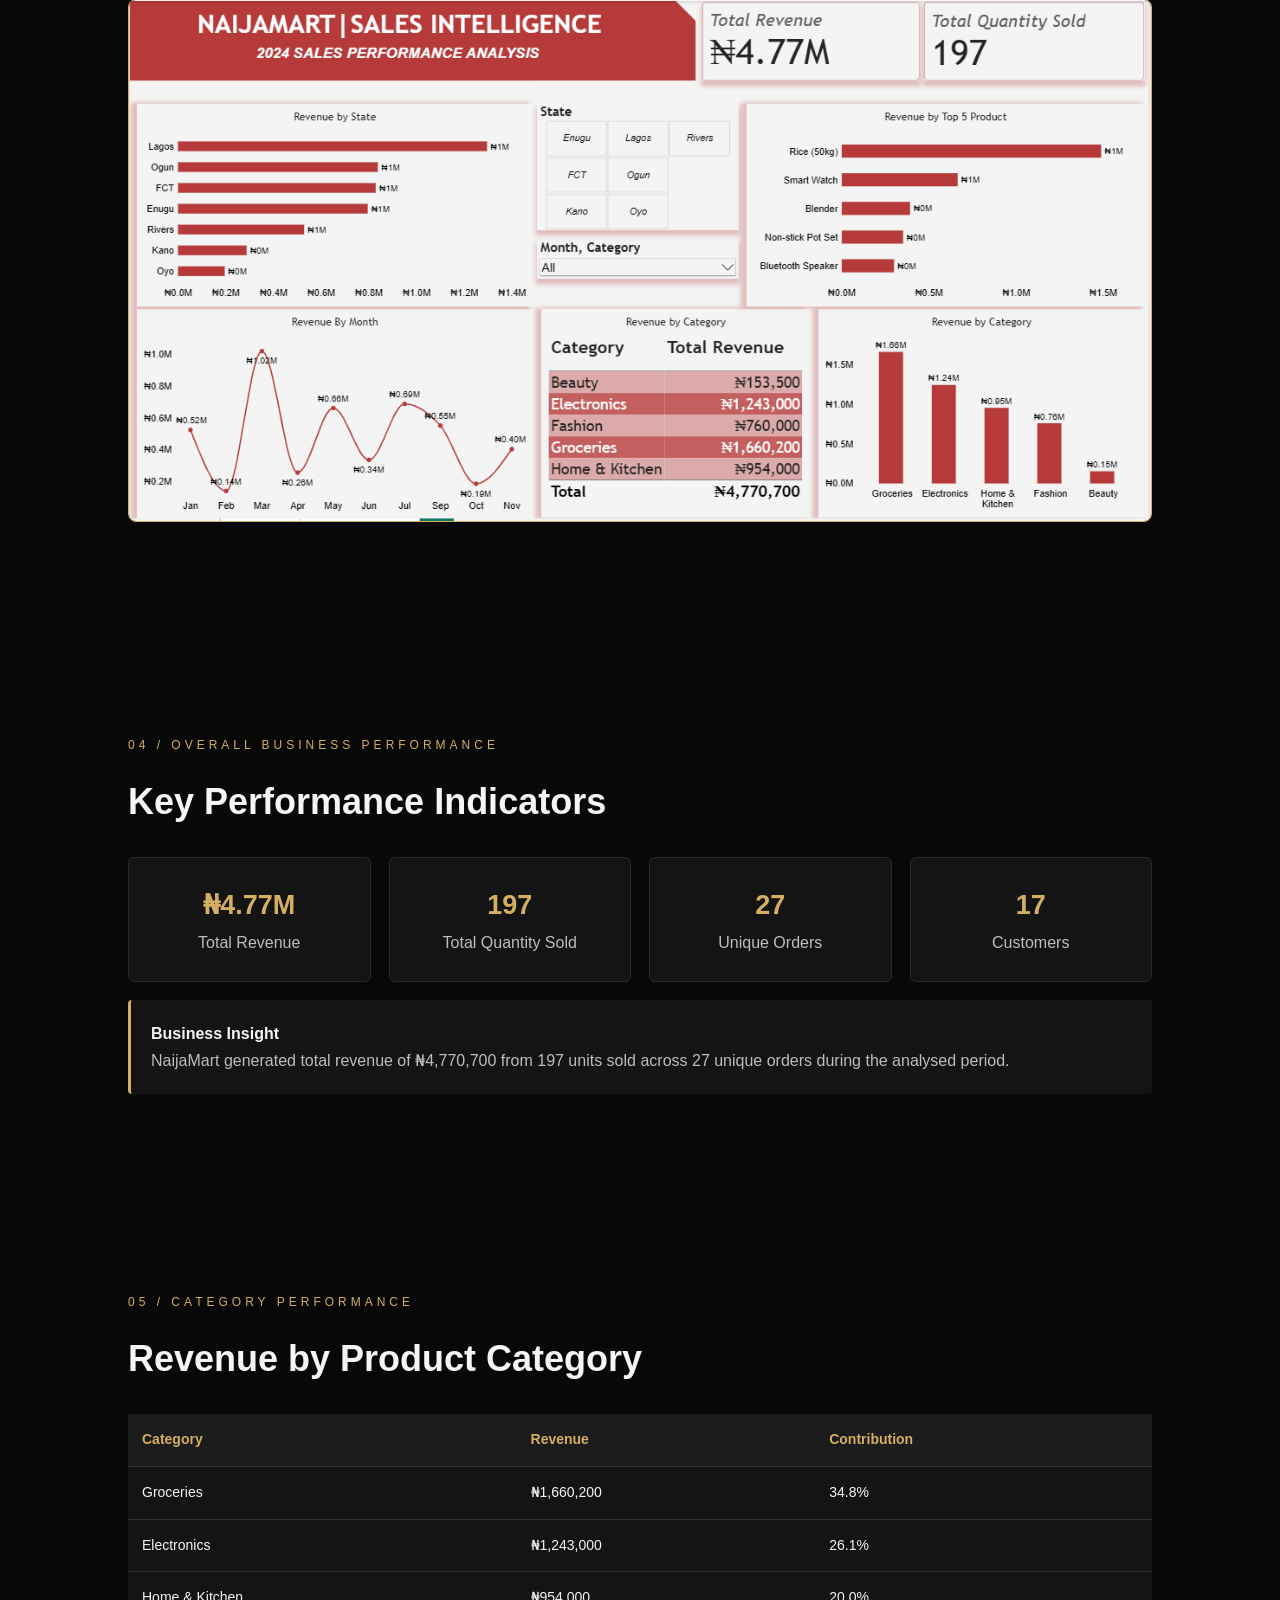
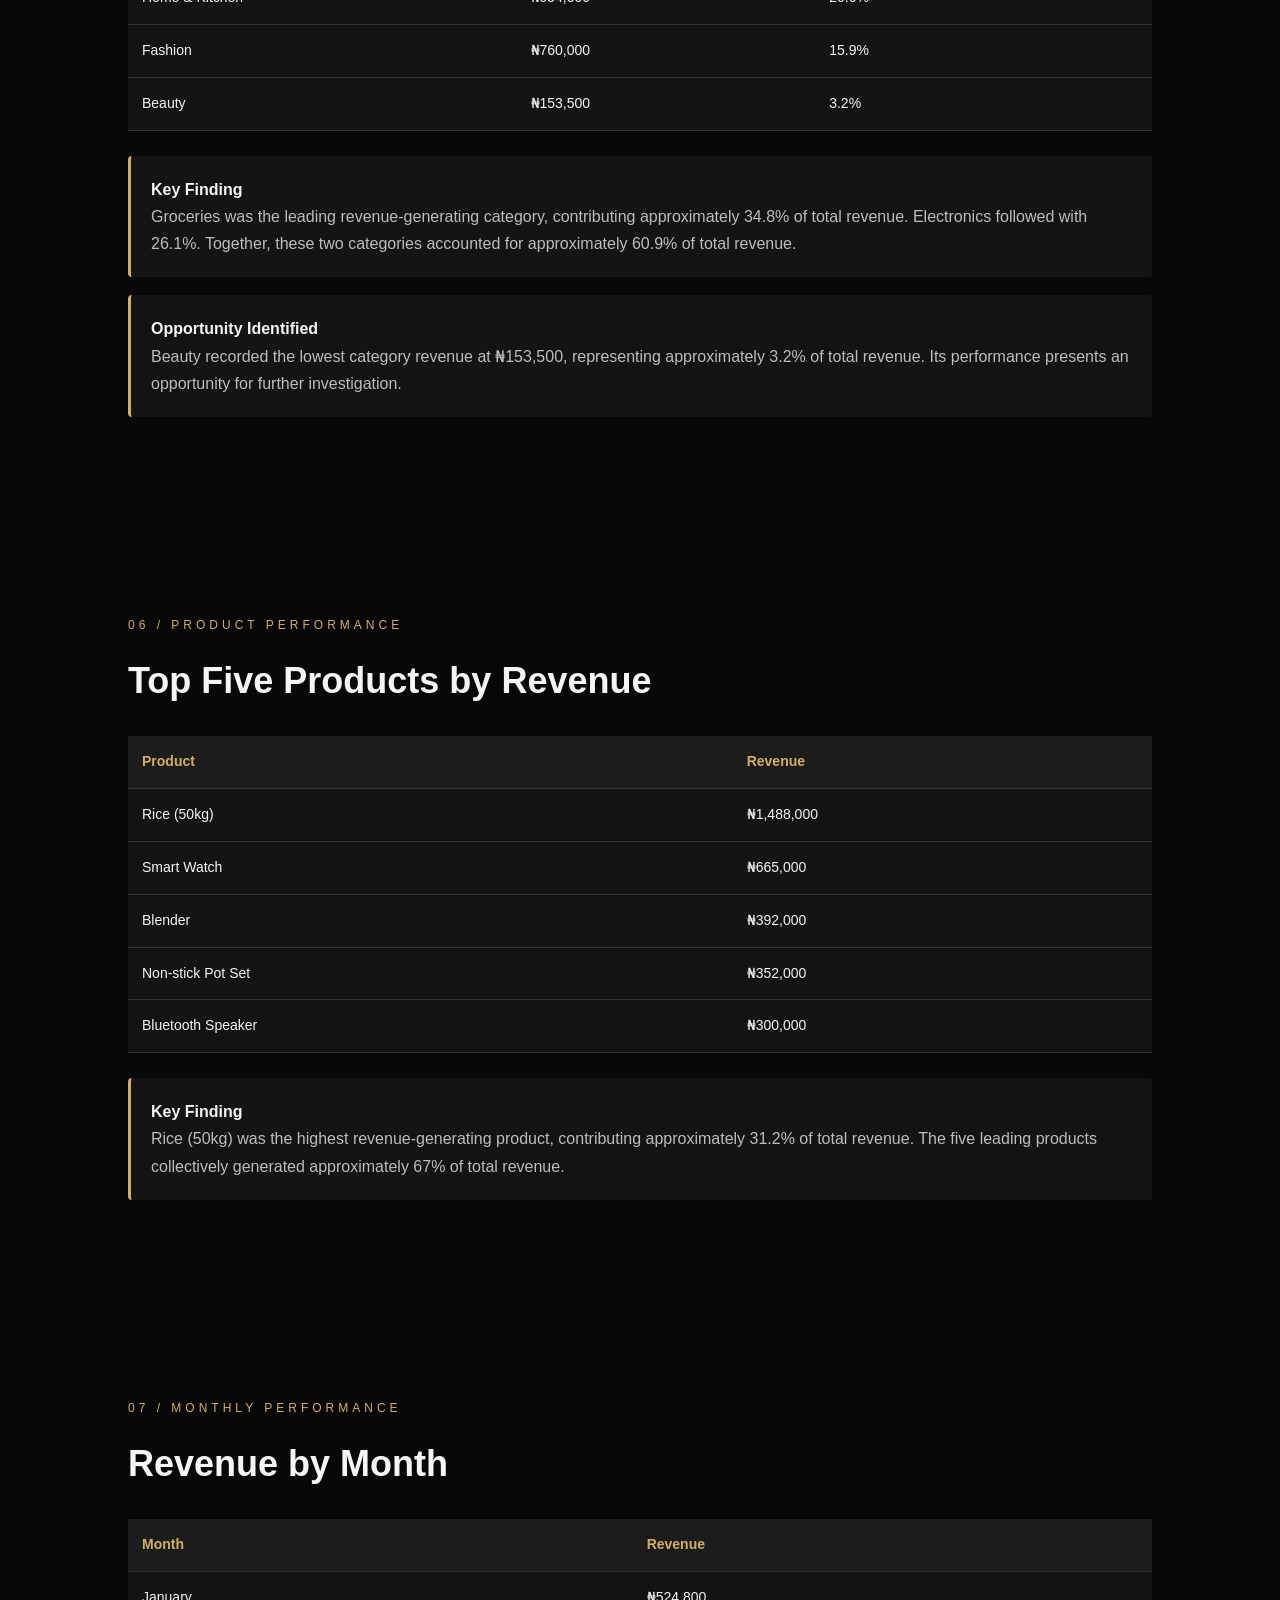
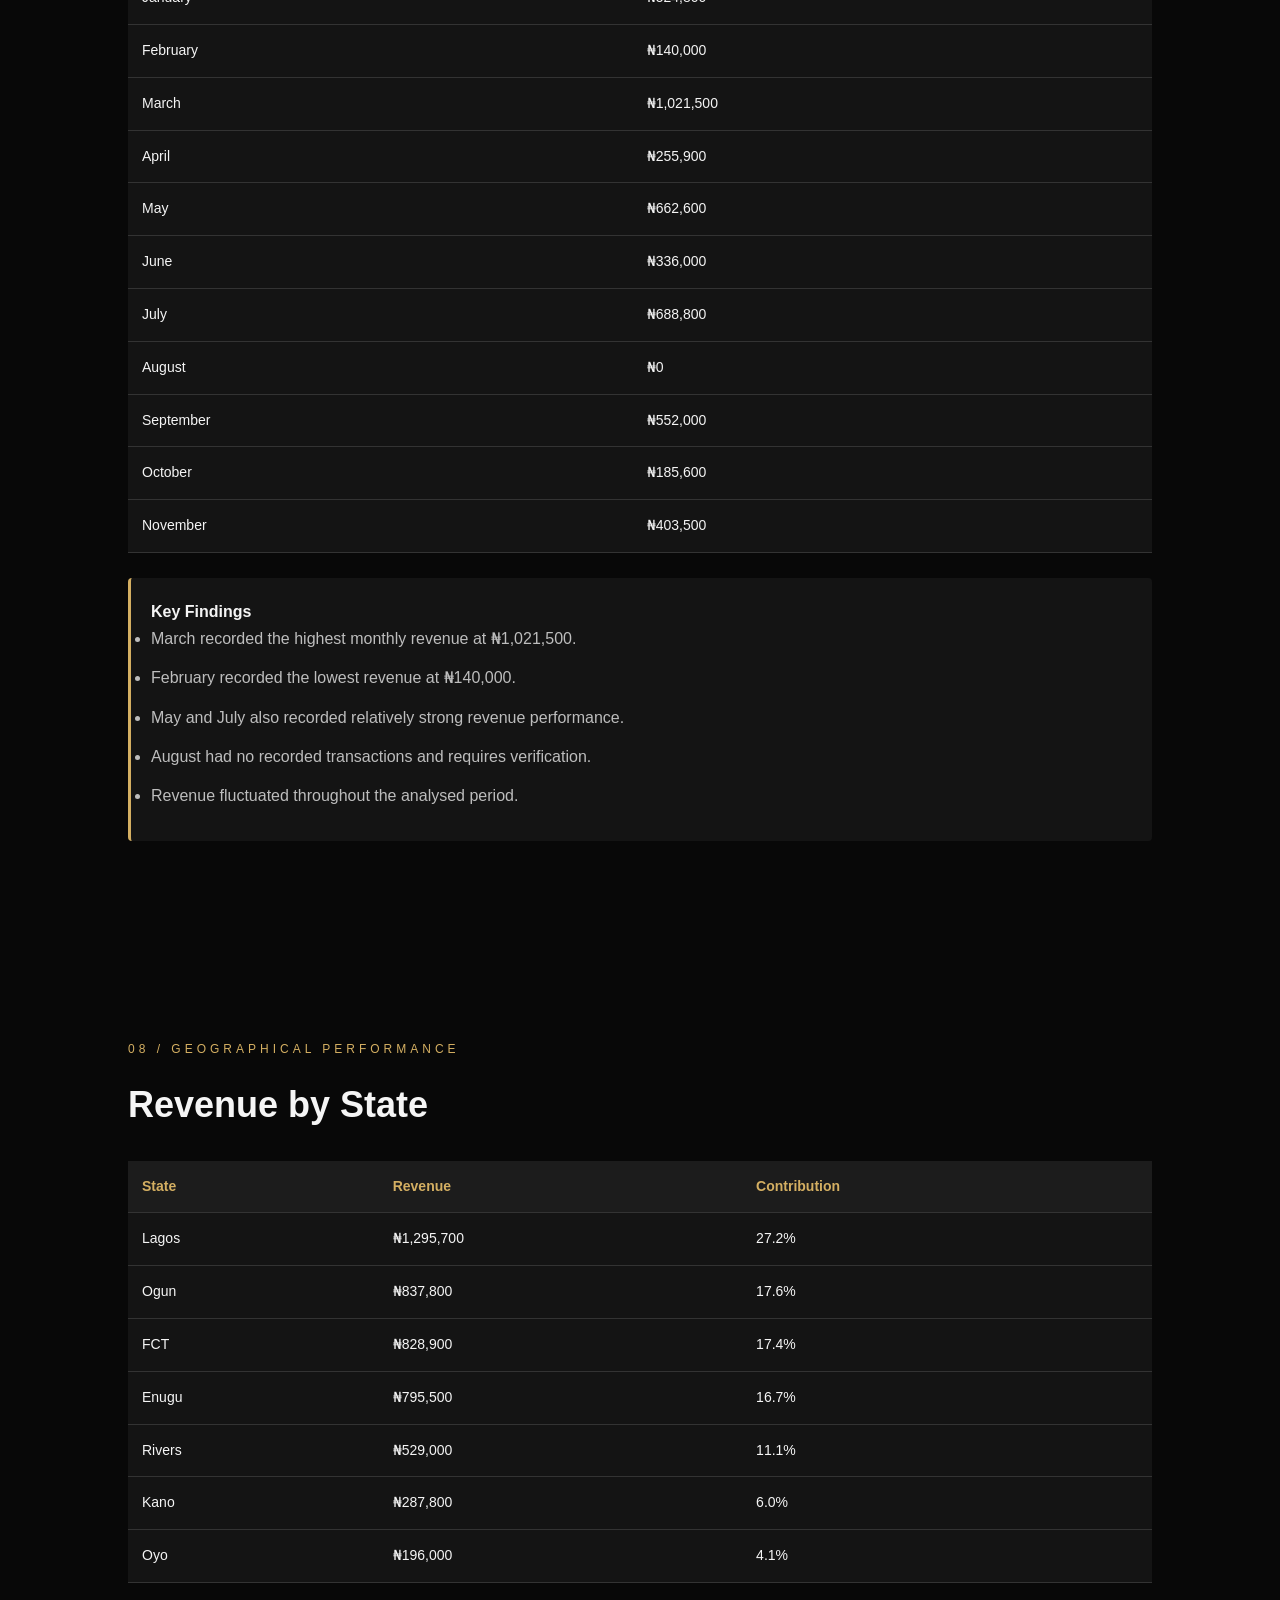
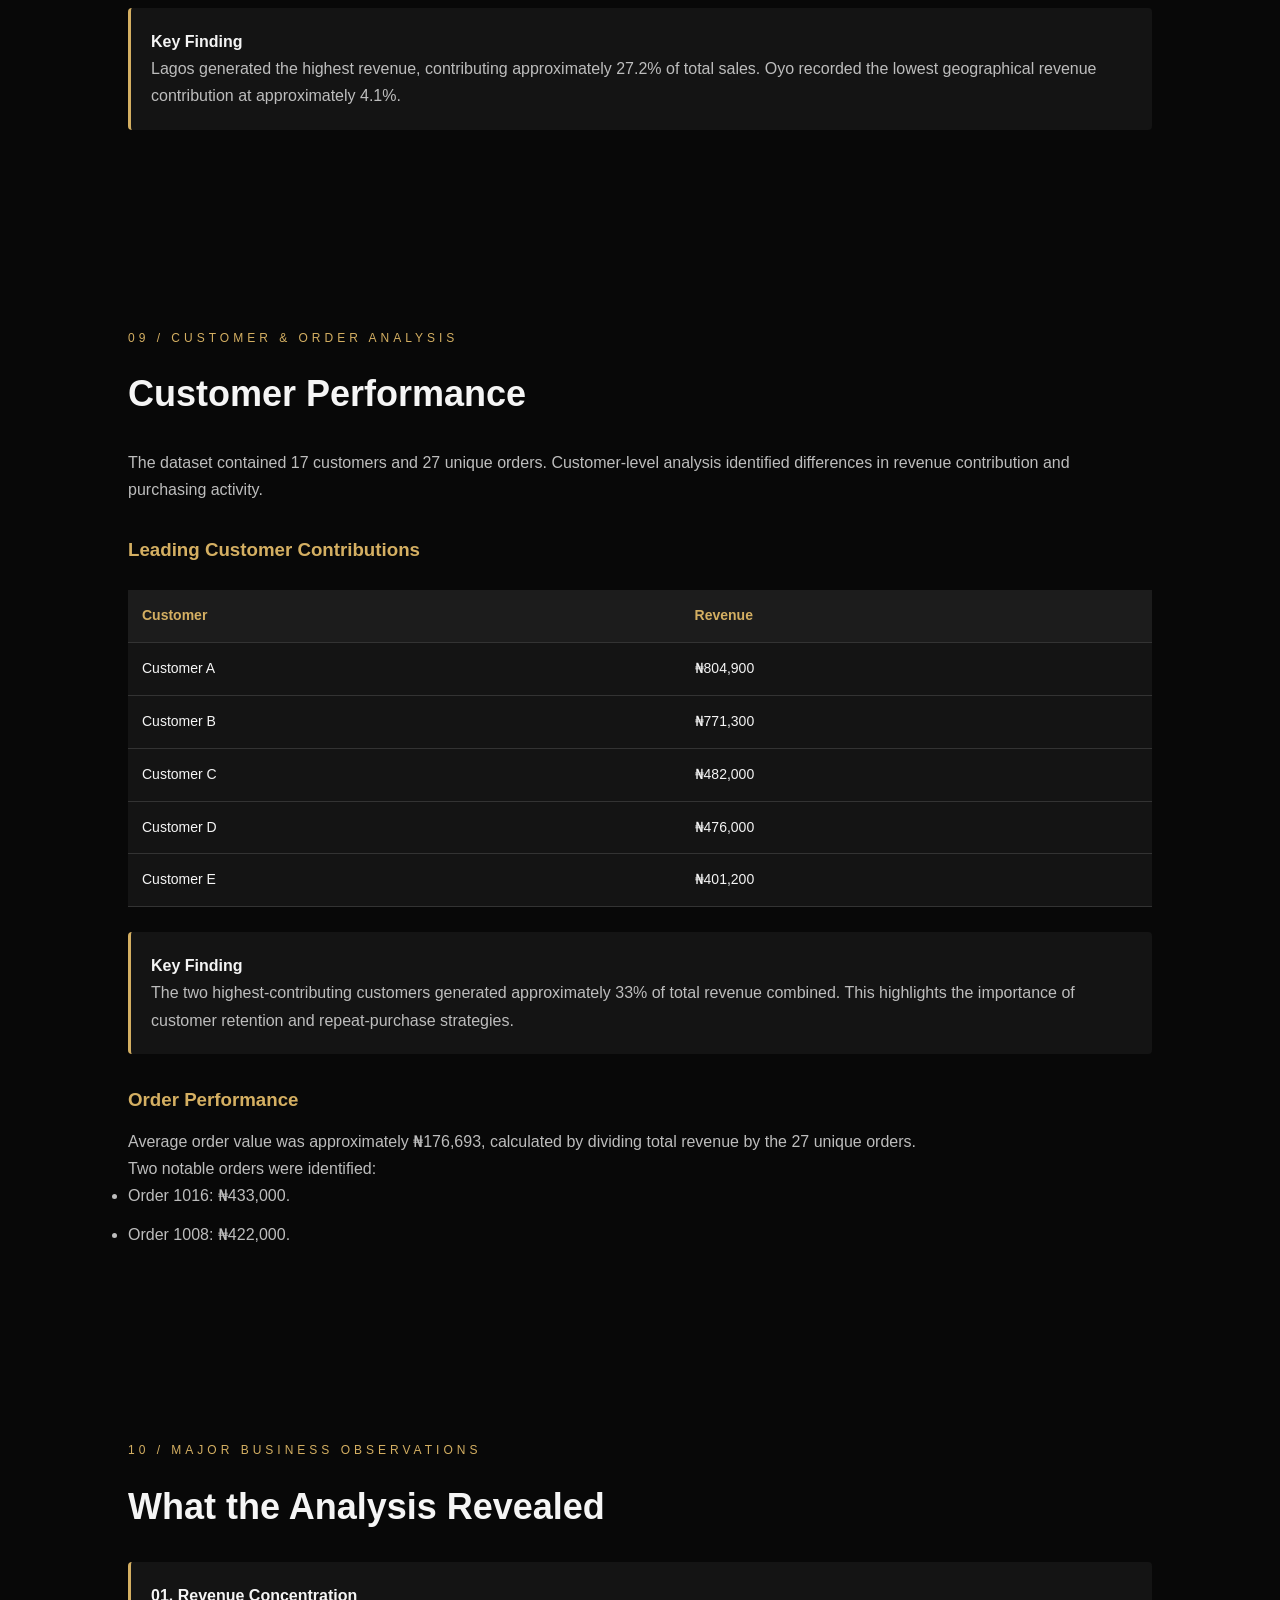
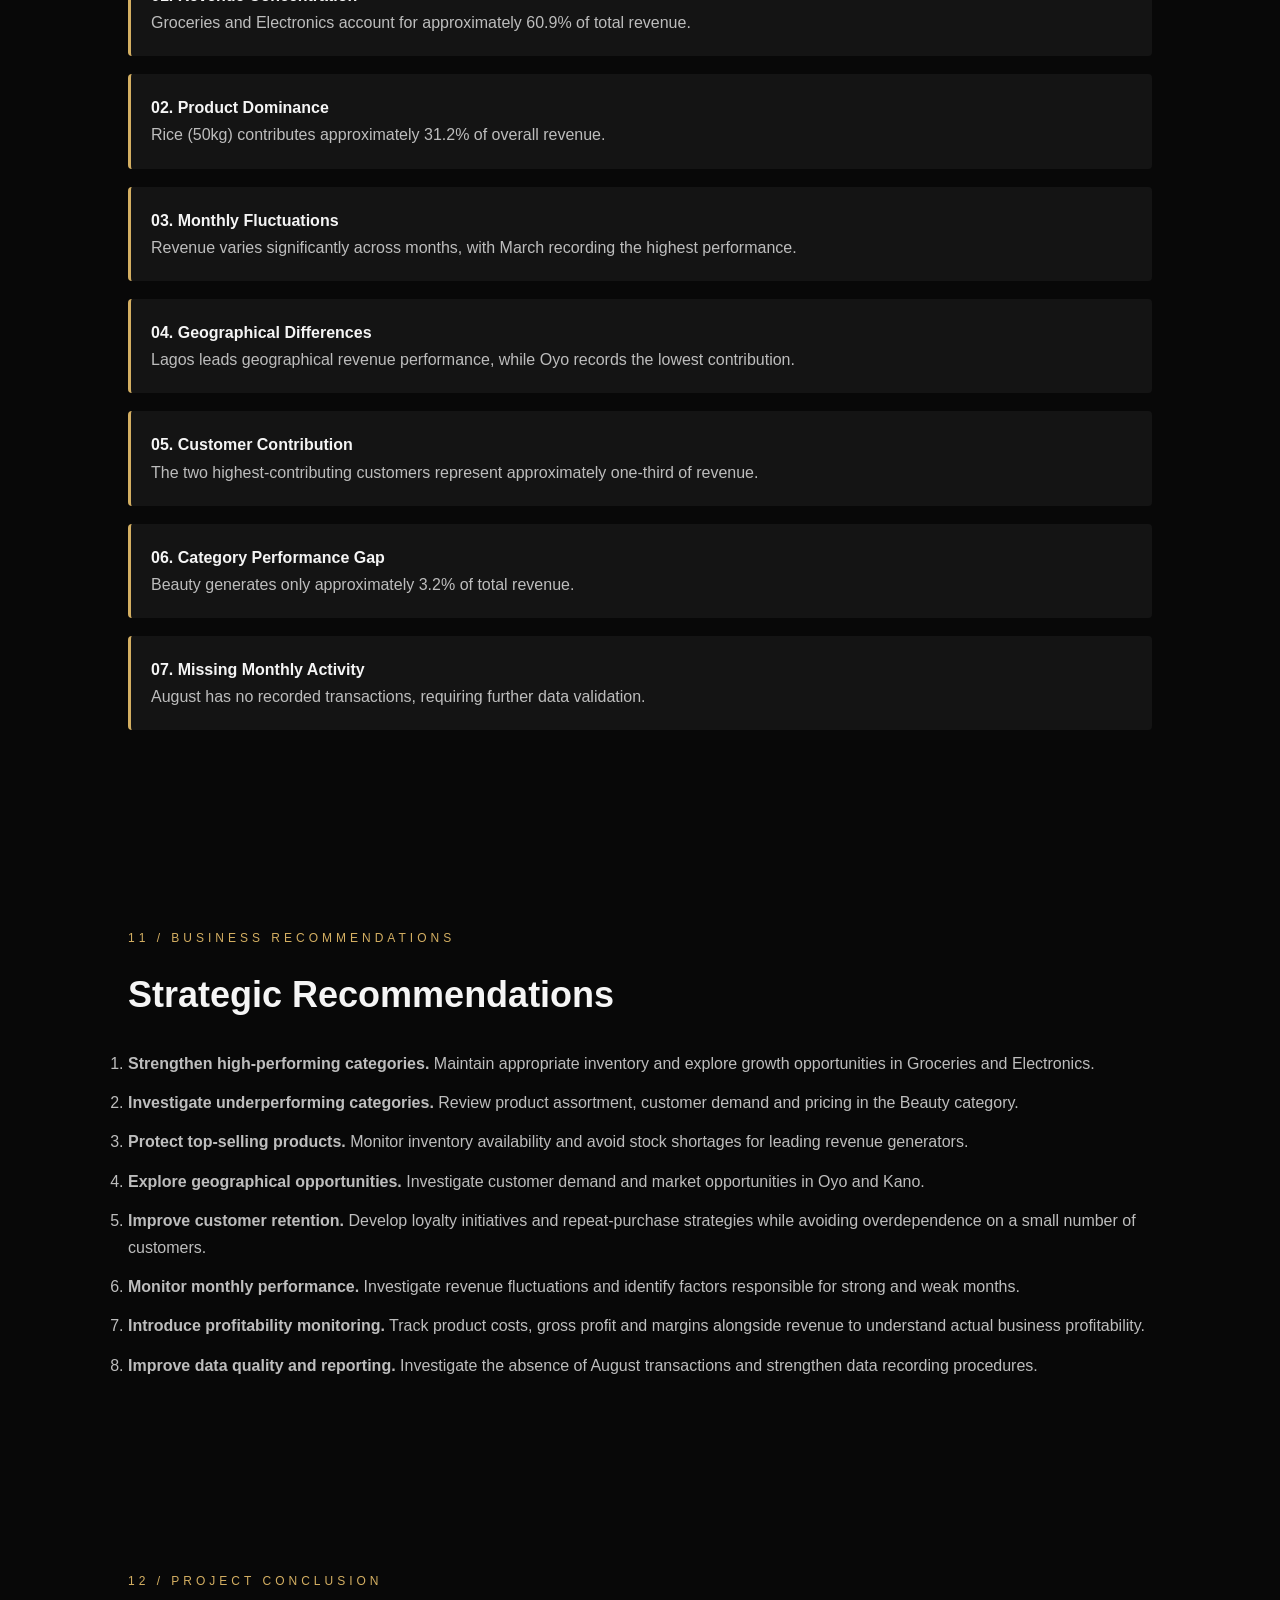
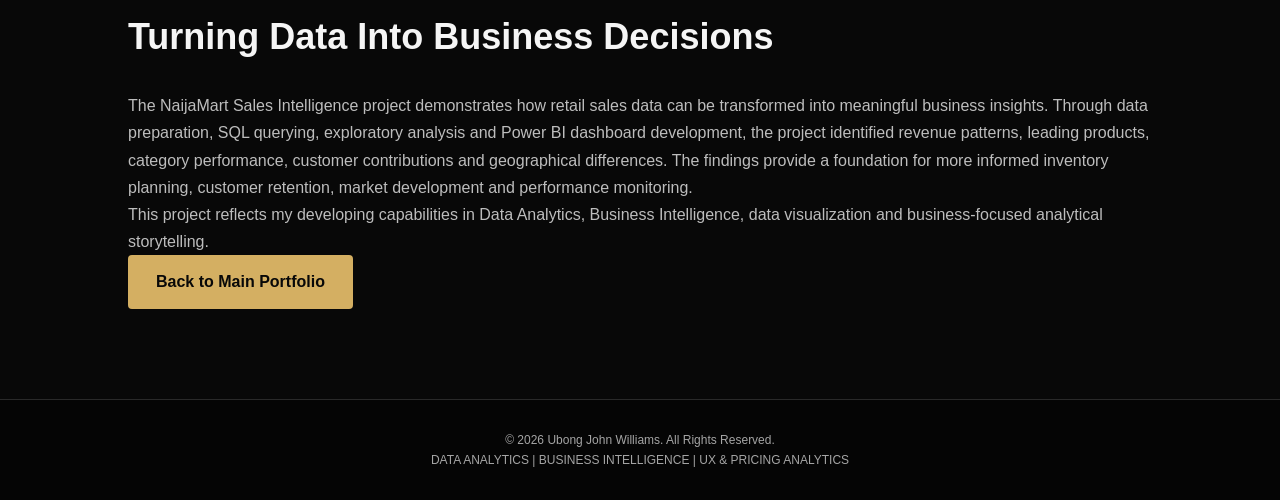
==== commit d788e603: "Update naijamart.html Add SEO metadata to NaijaMart project." ====
--- a/naijamart.html
+++ b/naijamart.html
@@ -6,7 +6,9 @@
 <meta name="viewport" content="width=device-width, initial-scale=1.0">
 
 <title>NaijaMart | Sales Intelligence</title>
-
+<meta name="description" content="Explore the NaijaMart Sales Intelligence project by Ubong Williams. Discover how Excel, MySQL and Power BI were used to analyse retail sales, identify revenue trends, evaluate product performance and develop actionable business recommendations.">
+
+<meta name="author" content="Ubong Williams">
 <link rel="stylesheet" href="style.css">
 
 <style>
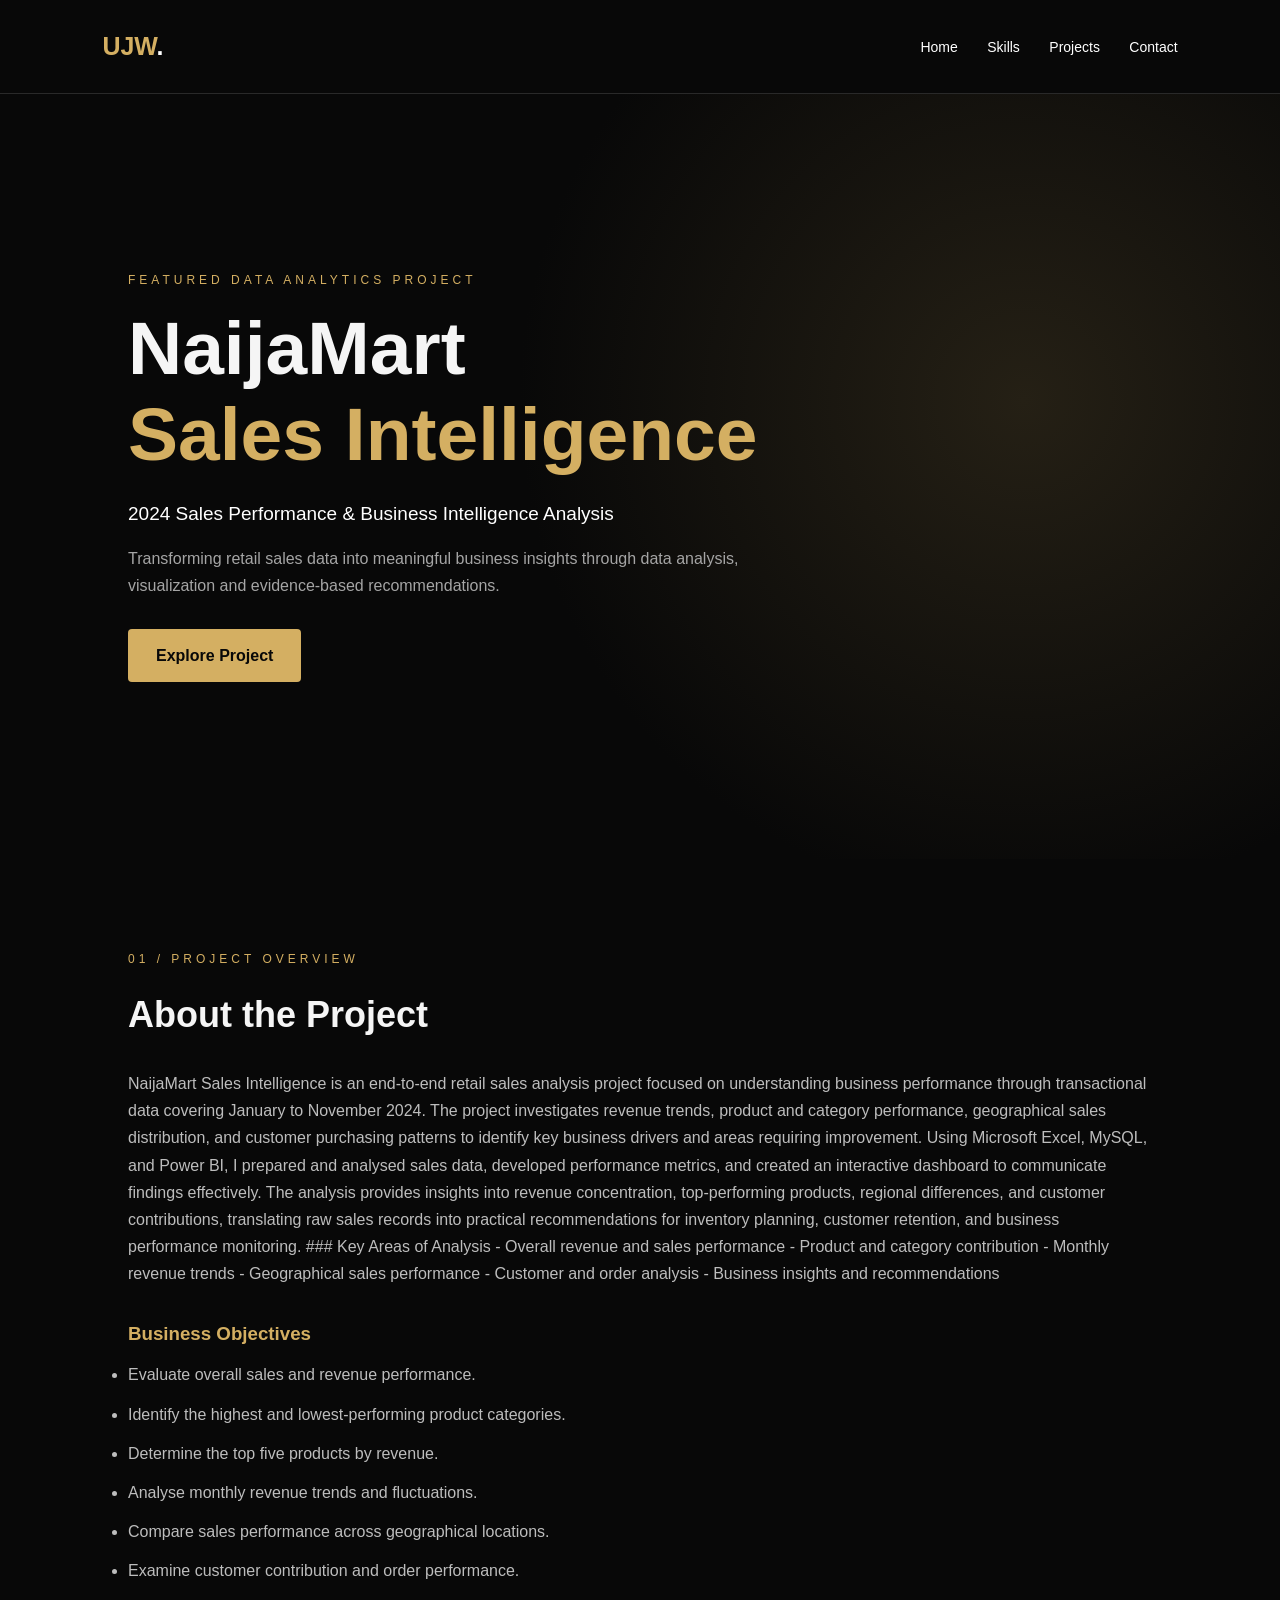
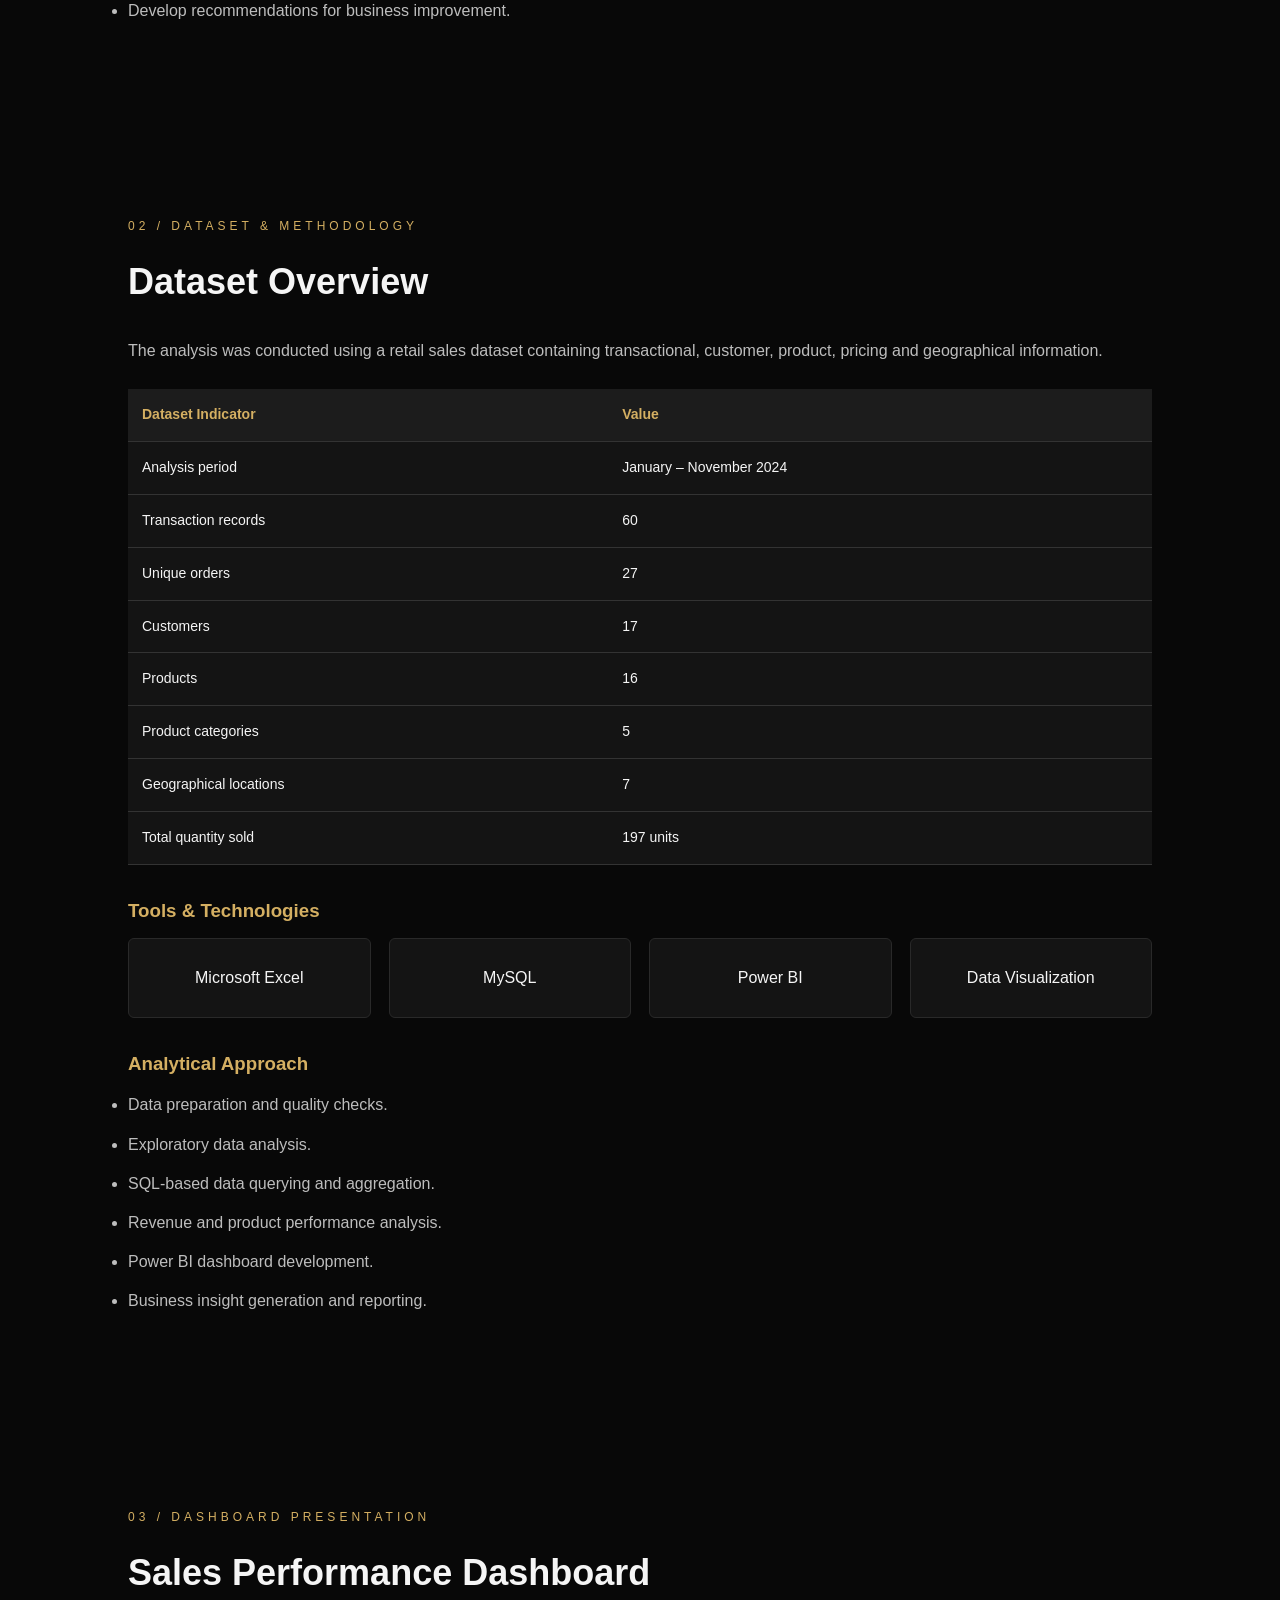
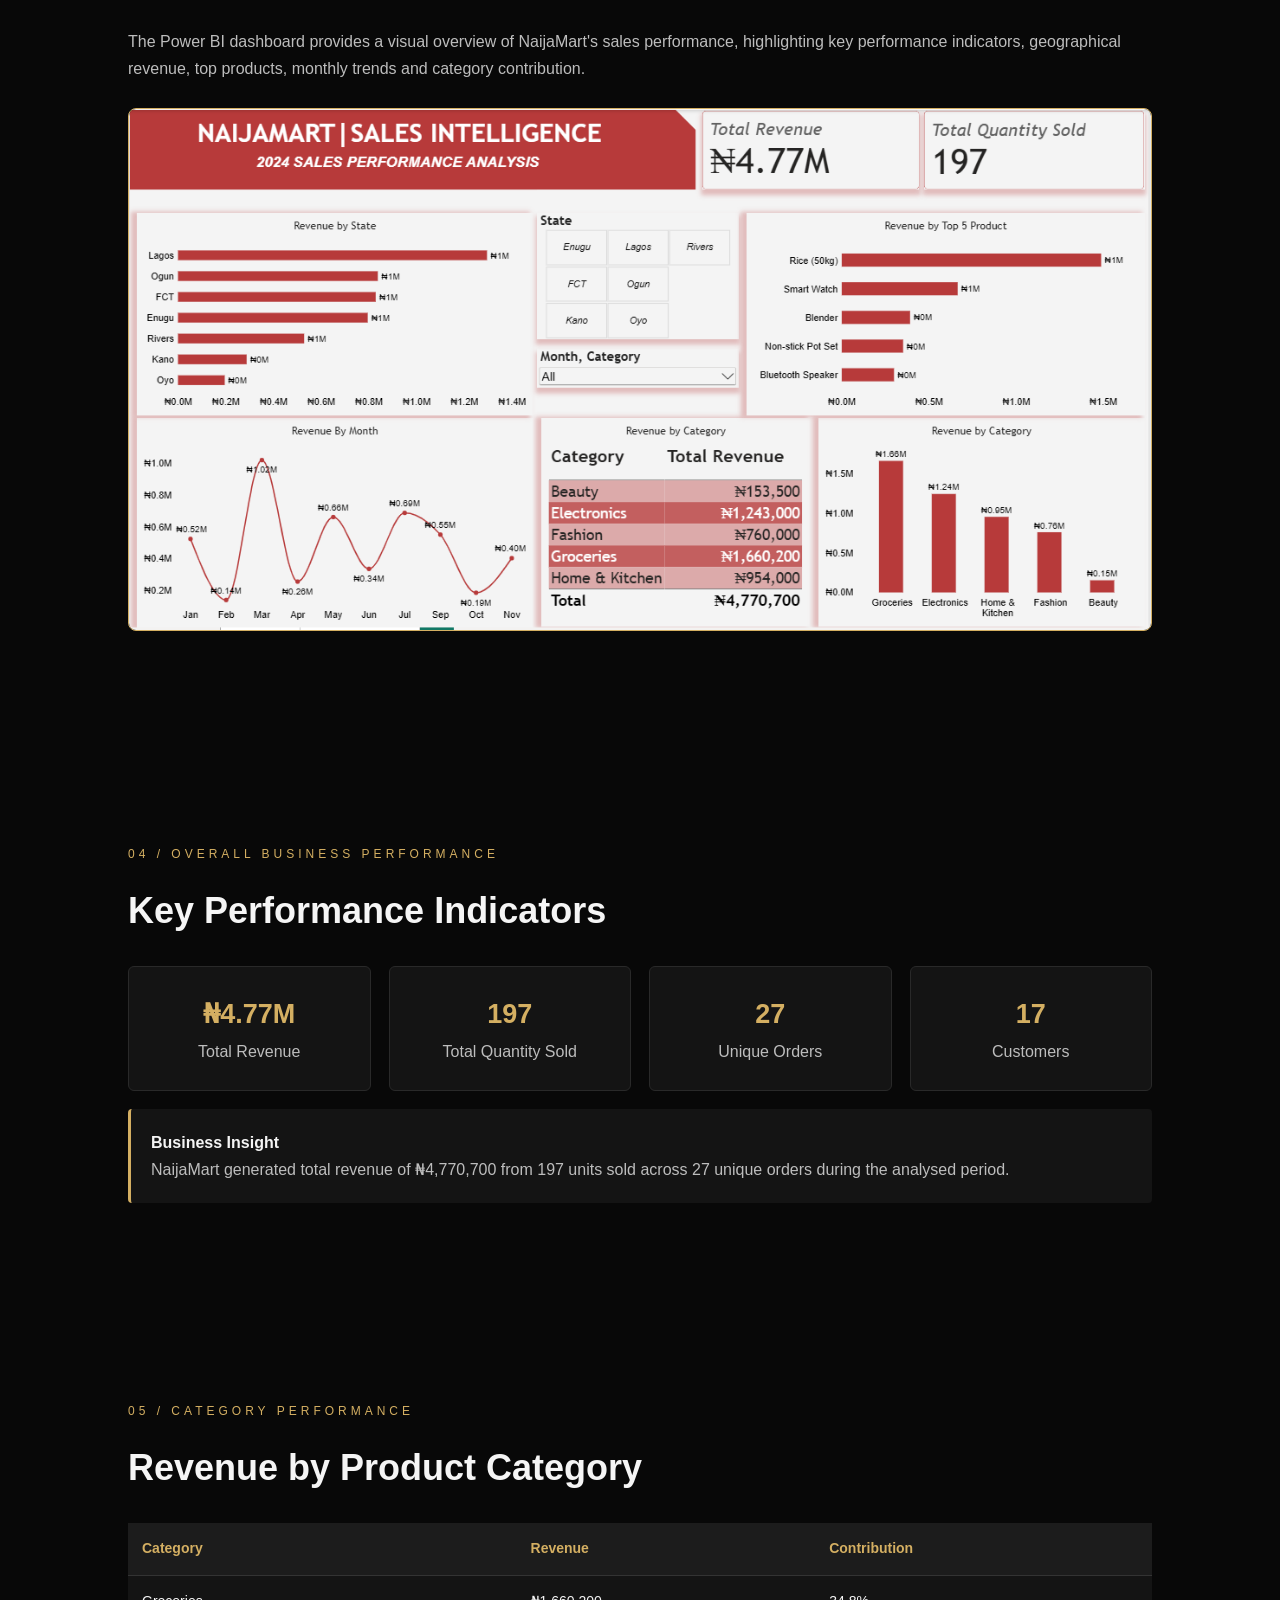
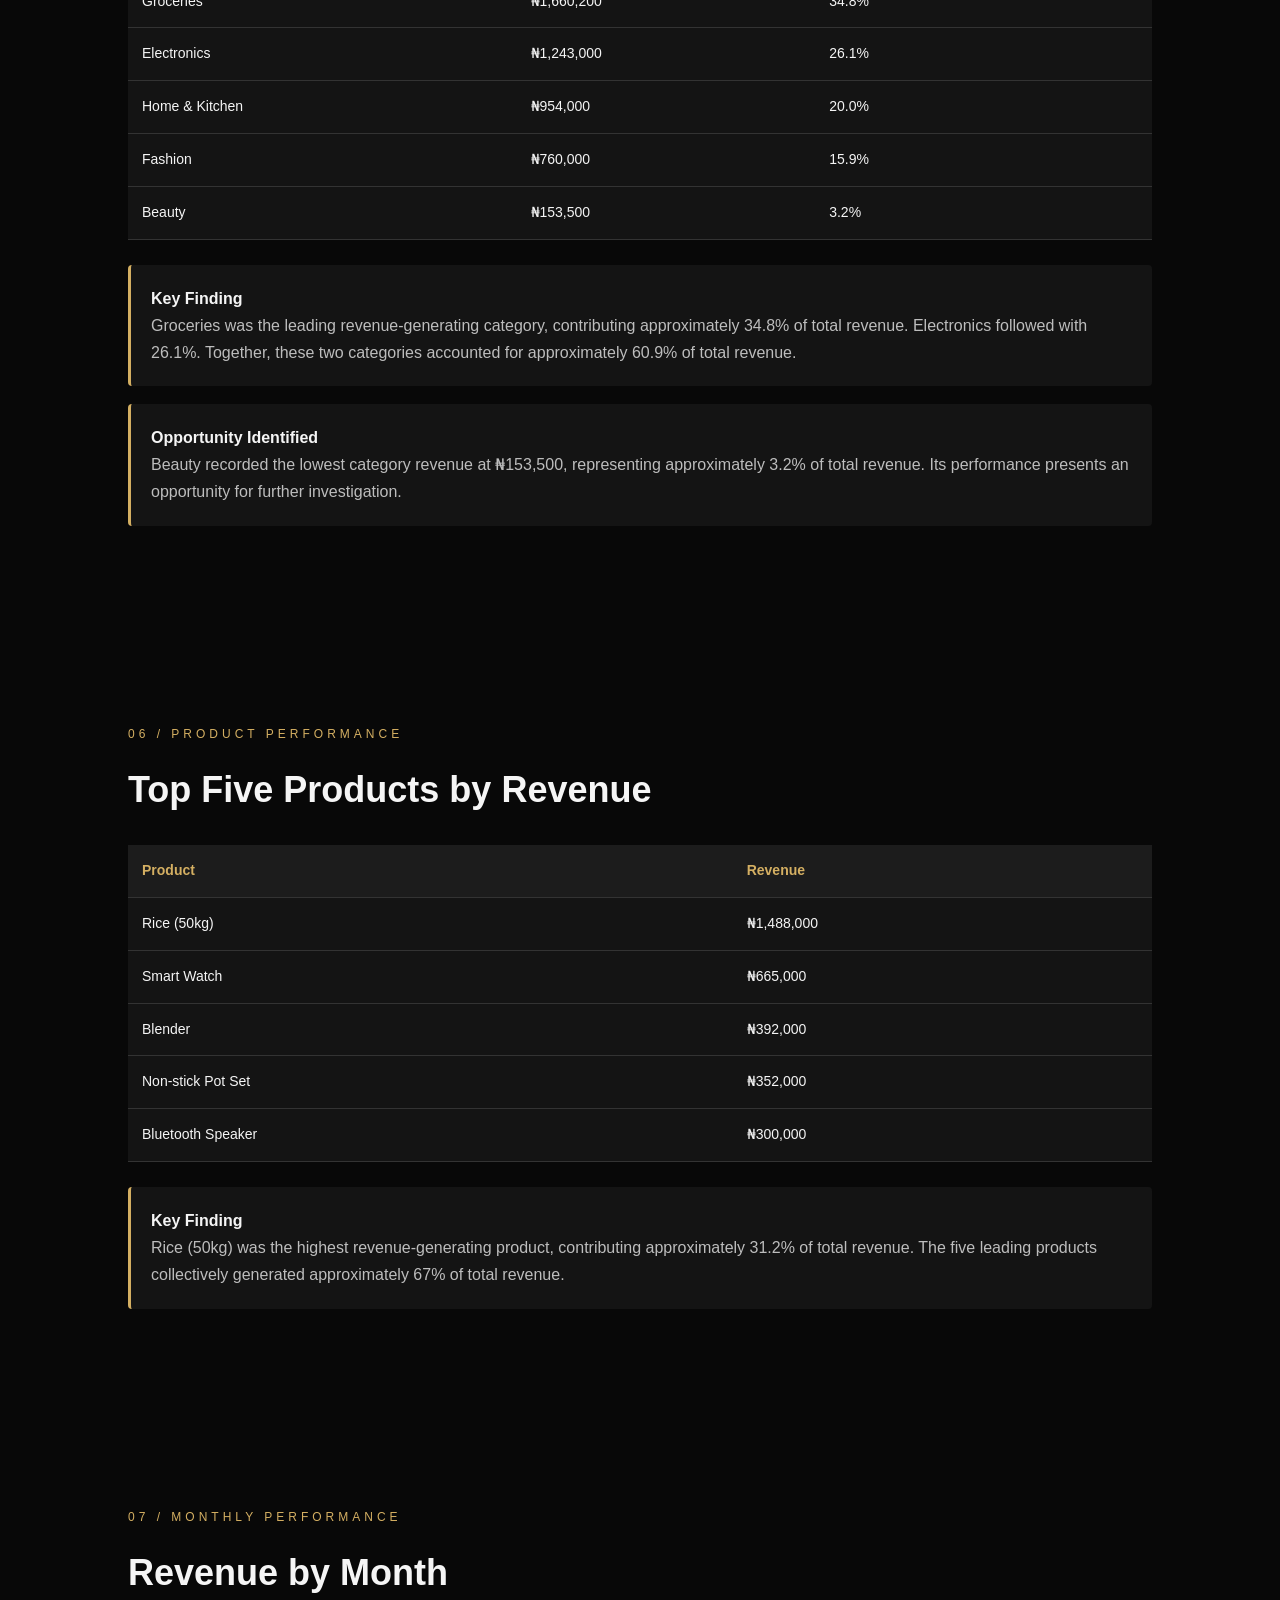
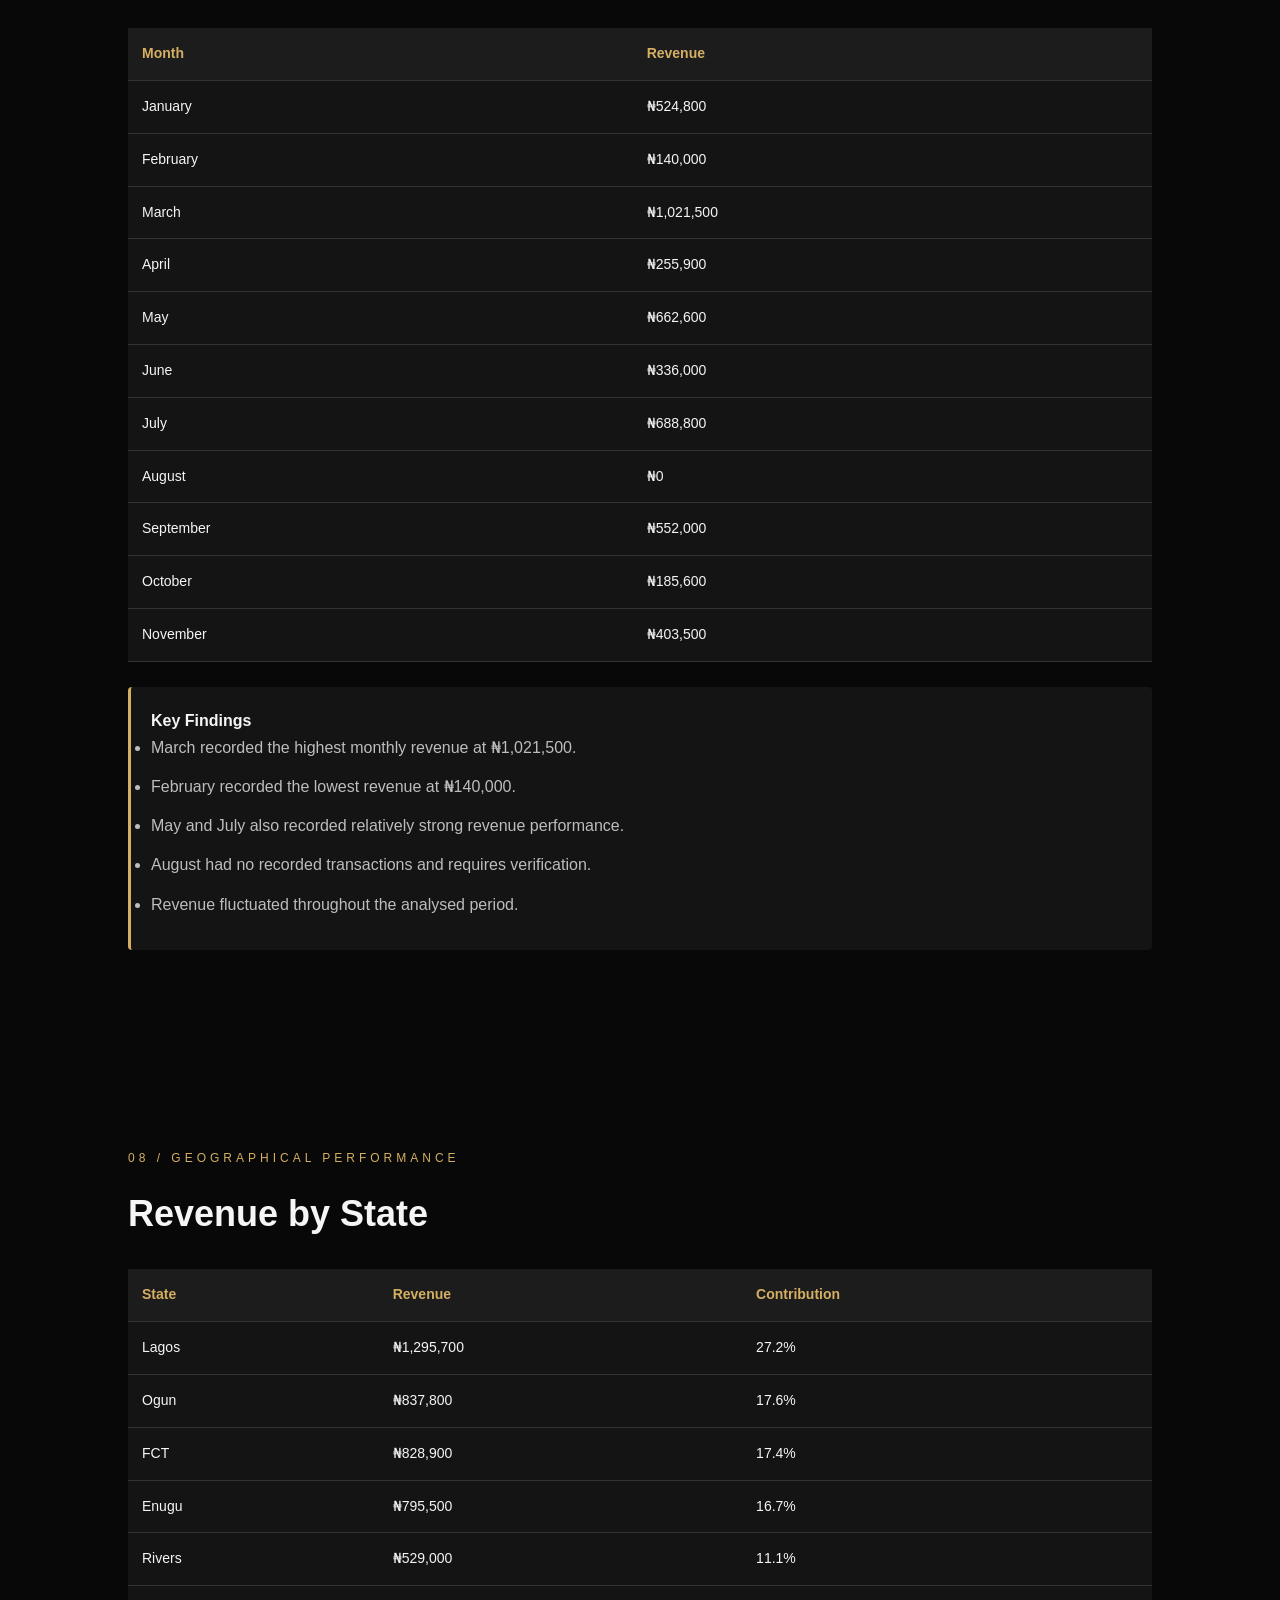
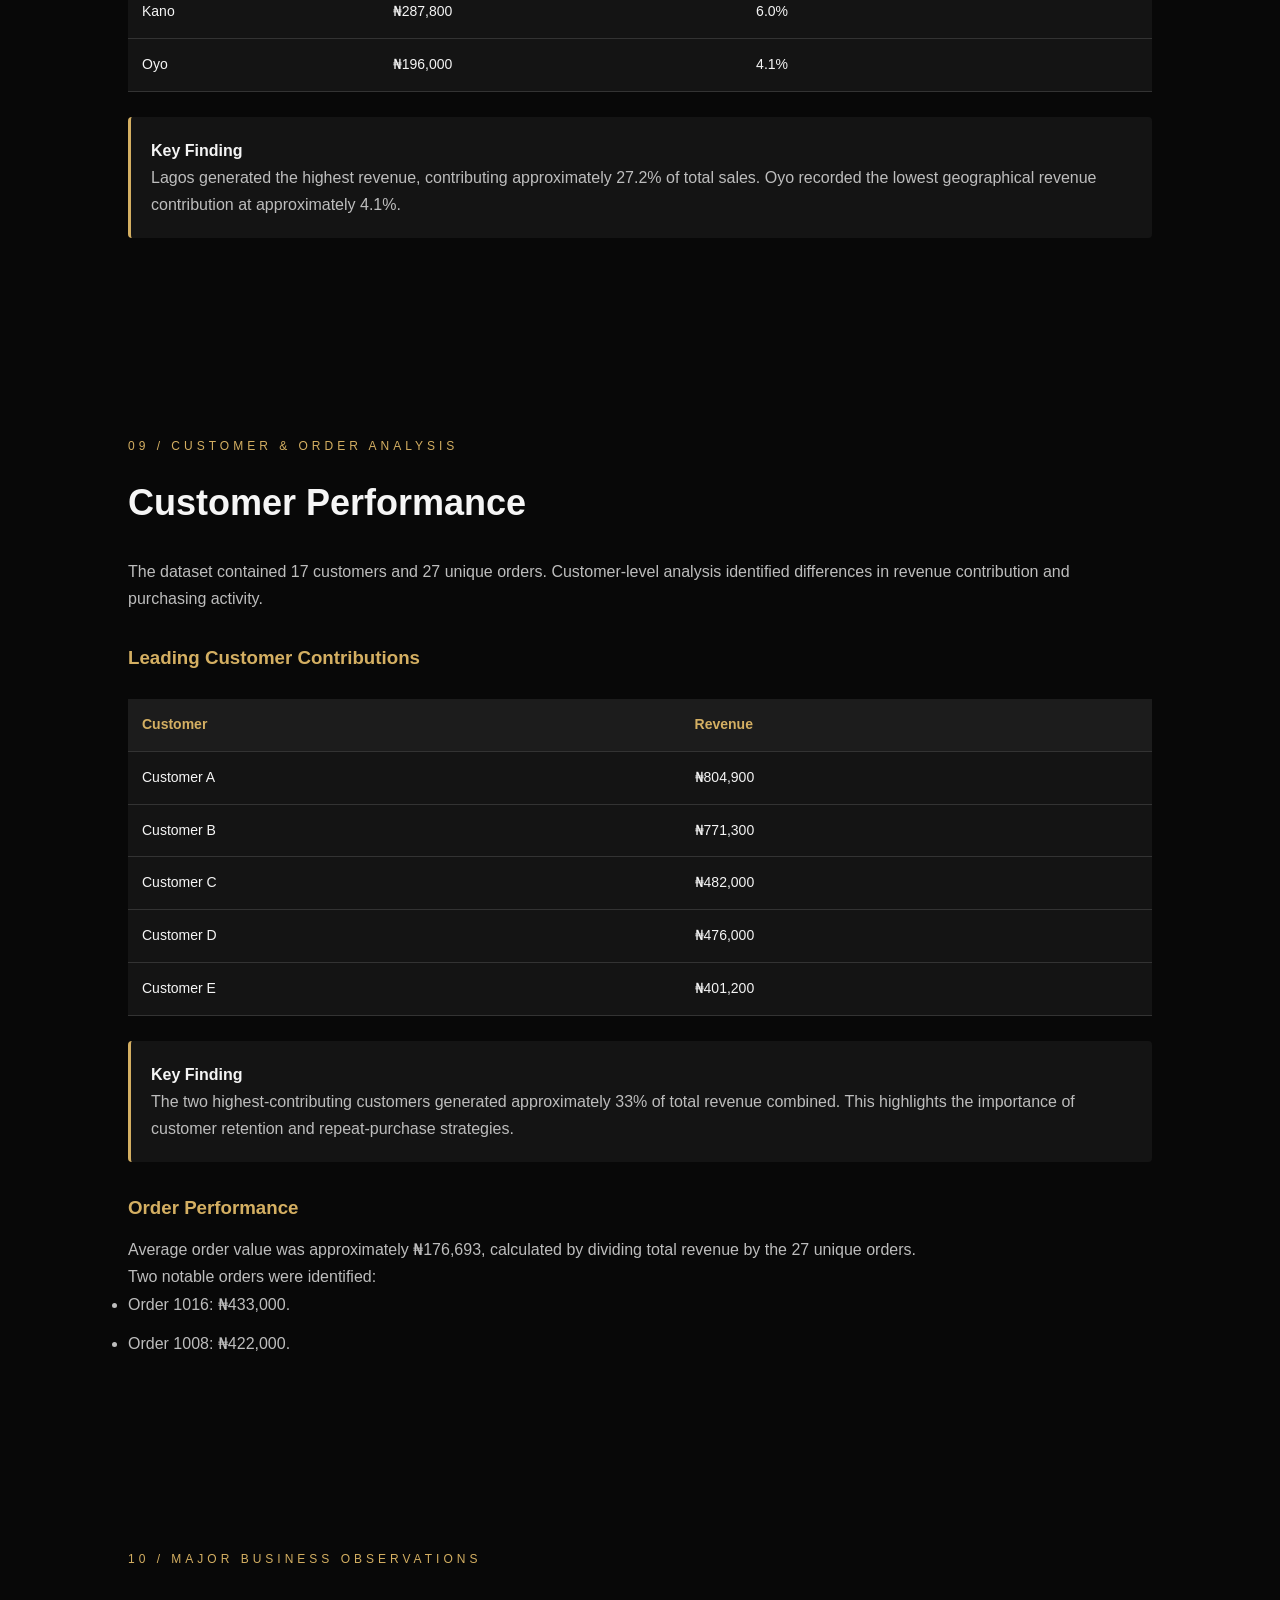
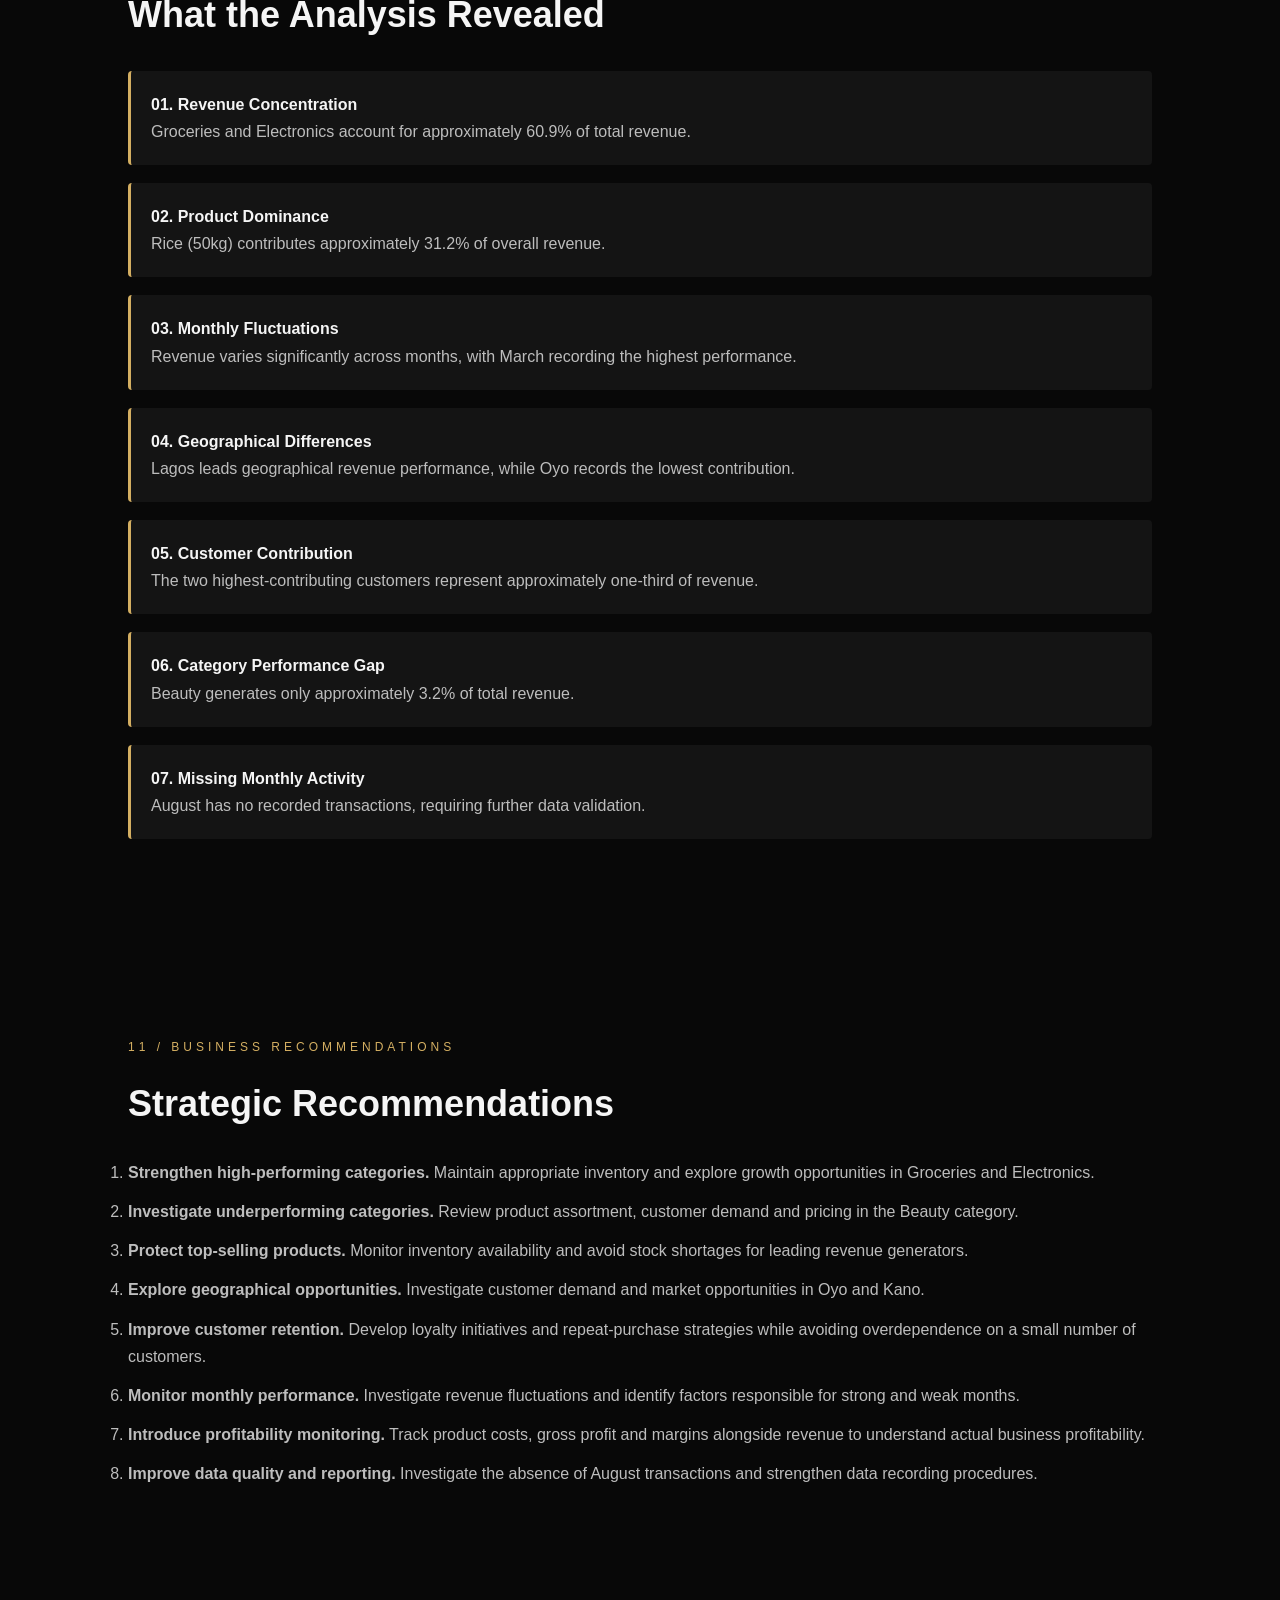
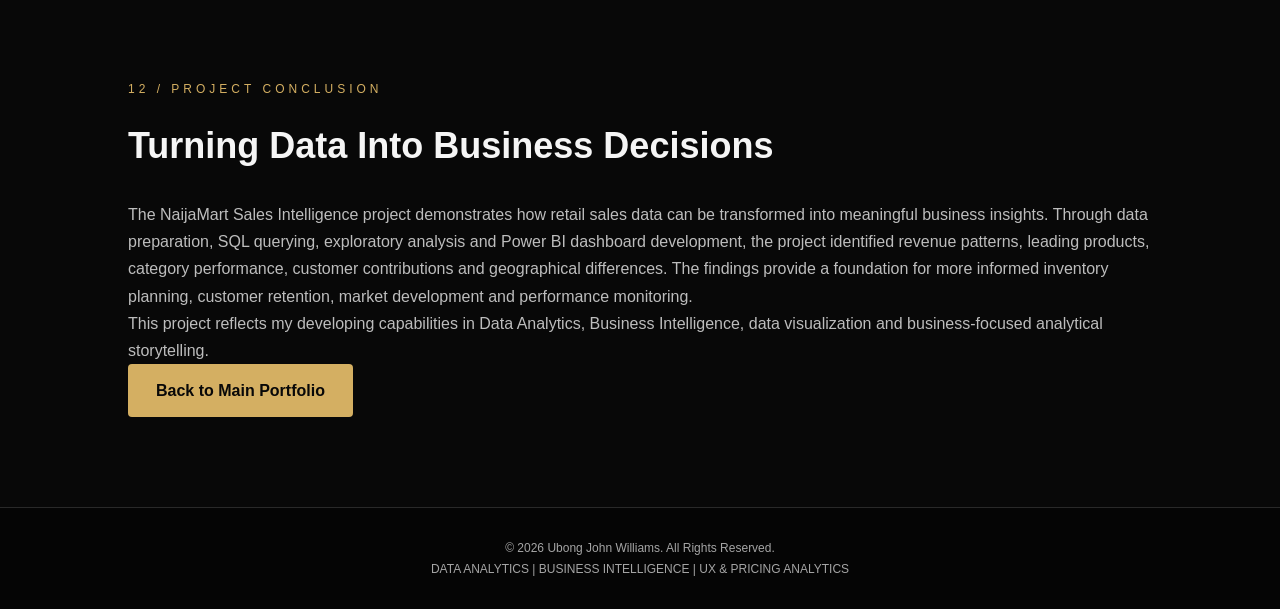
==== commit 615a482b: "Update naijamart.html" ====
--- a/naijamart.html
+++ b/naijamart.html
@@ -113,20 +113,22 @@
 <h2>About the Project</h2>
 
 <p>
-NaijaMart Sales Intelligence is a retail sales
-analytics project focused on evaluating business
-performance using historical sales data from
-January to November 2024.
-
-The project explores revenue performance,
-product contribution, category performance,
-monthly sales trends, geographical distribution
-and customer purchasing behaviour.
-
-The objective is to transform raw transactional
-data into actionable insights that can support
-business planning, performance monitoring and
-better decision-making.
+NaijaMart Sales Intelligence is an end-to-end retail sales analysis project focused on understanding business performance through transactional data covering January to November 2024.
+
+The project investigates revenue trends, product and category performance, geographical sales distribution, and customer purchasing patterns to identify key business drivers and areas requiring improvement.
+
+Using Microsoft Excel, MySQL, and Power BI, I prepared and analysed sales data, developed performance metrics, and created an interactive dashboard to communicate findings effectively.
+
+The analysis provides insights into revenue concentration, top-performing products, regional differences, and customer contributions, translating raw sales records into practical recommendations for inventory planning, customer retention, and business performance monitoring.
+
+### Key Areas of Analysis
+
+- Overall revenue and sales performance
+- Product and category contribution
+- Monthly revenue trends
+- Geographical sales performance
+- Customer and order analysis
+- Business insights and recommendations
 </p>
 
 <h3 class="subheading">Business Objectives</h3>
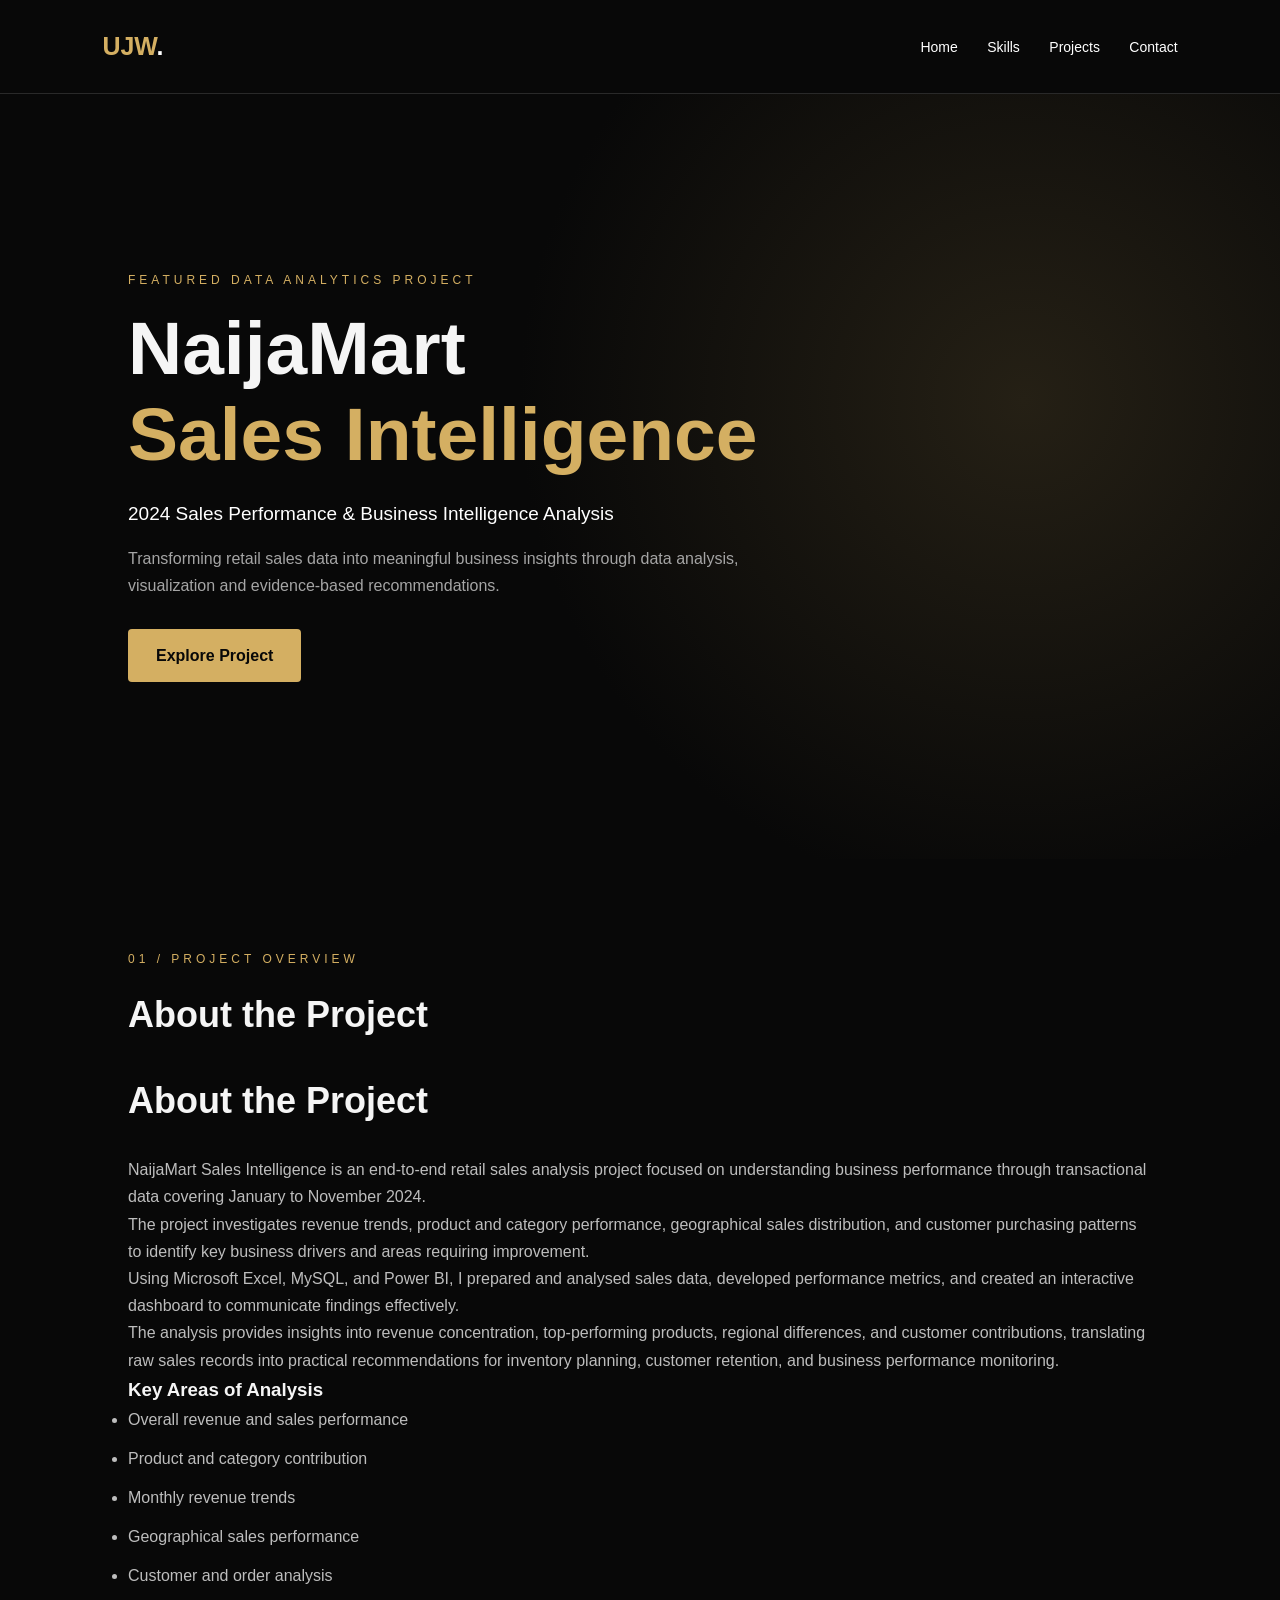
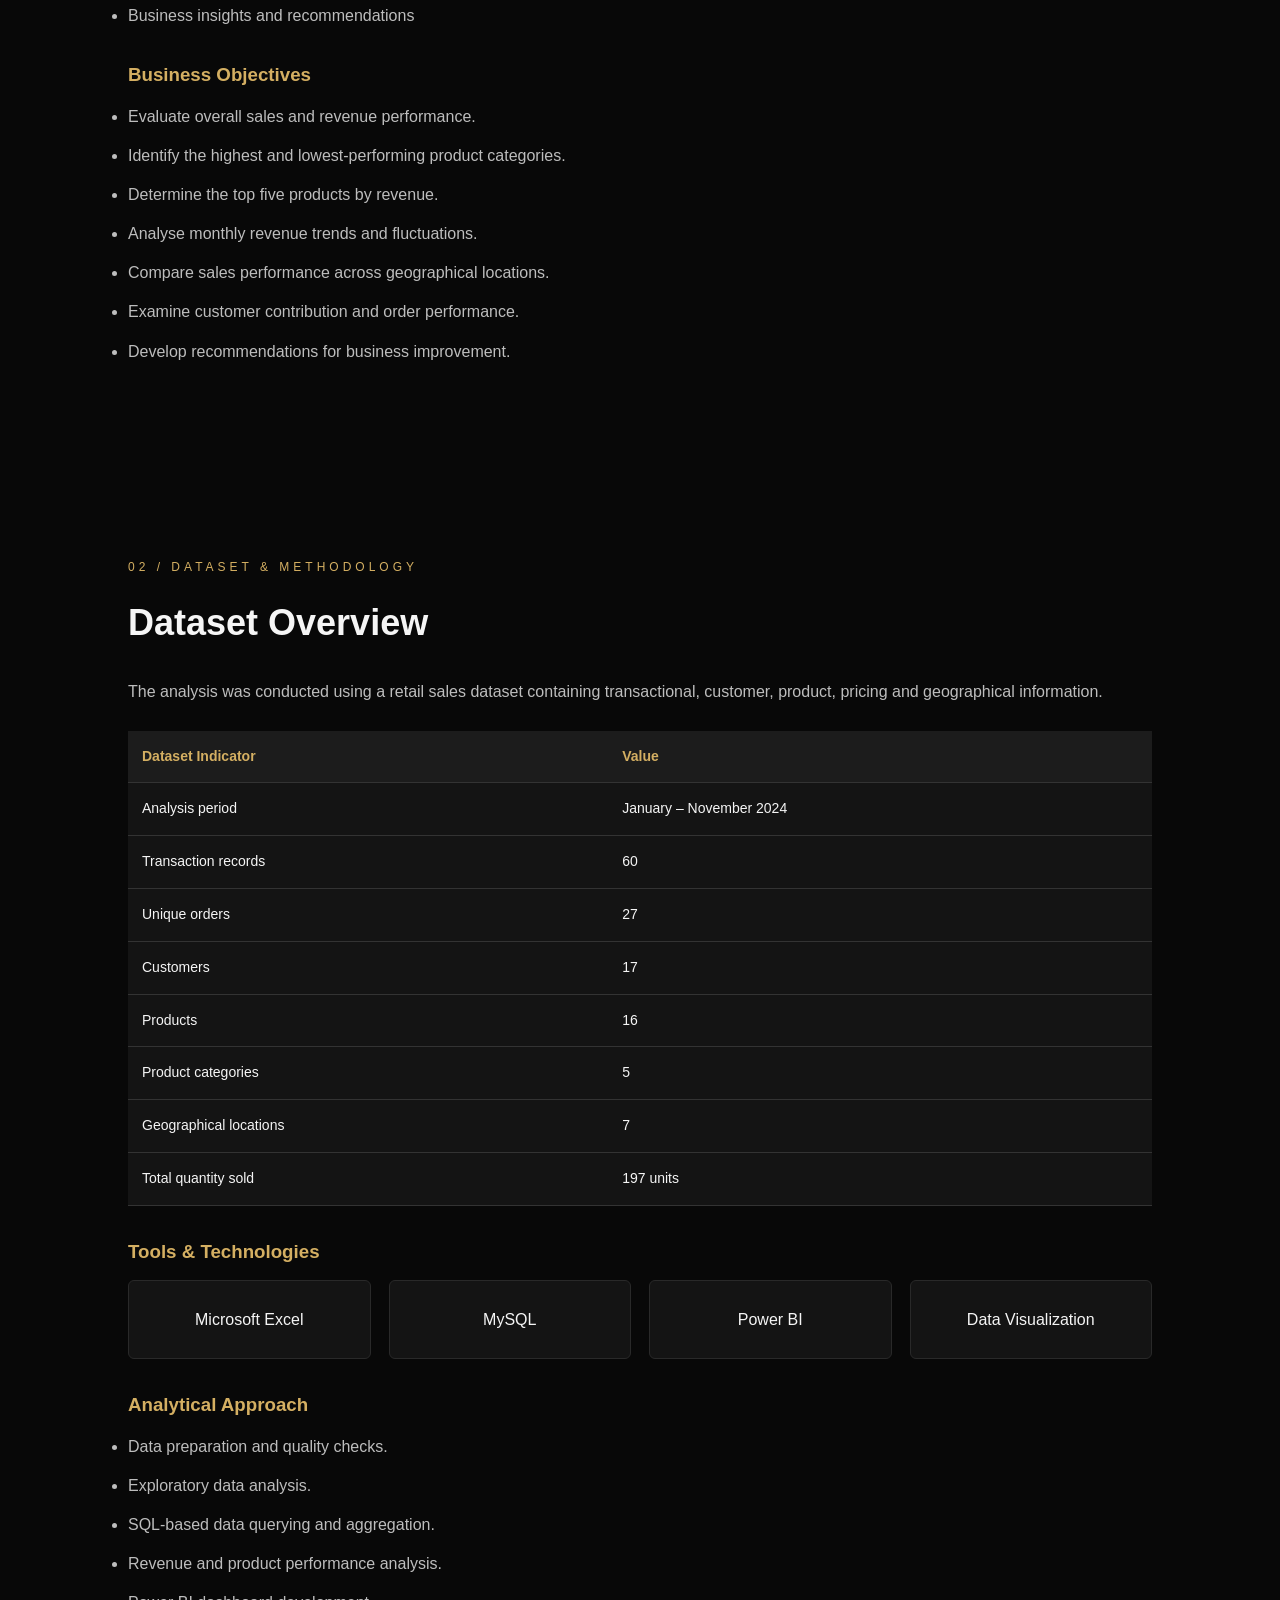
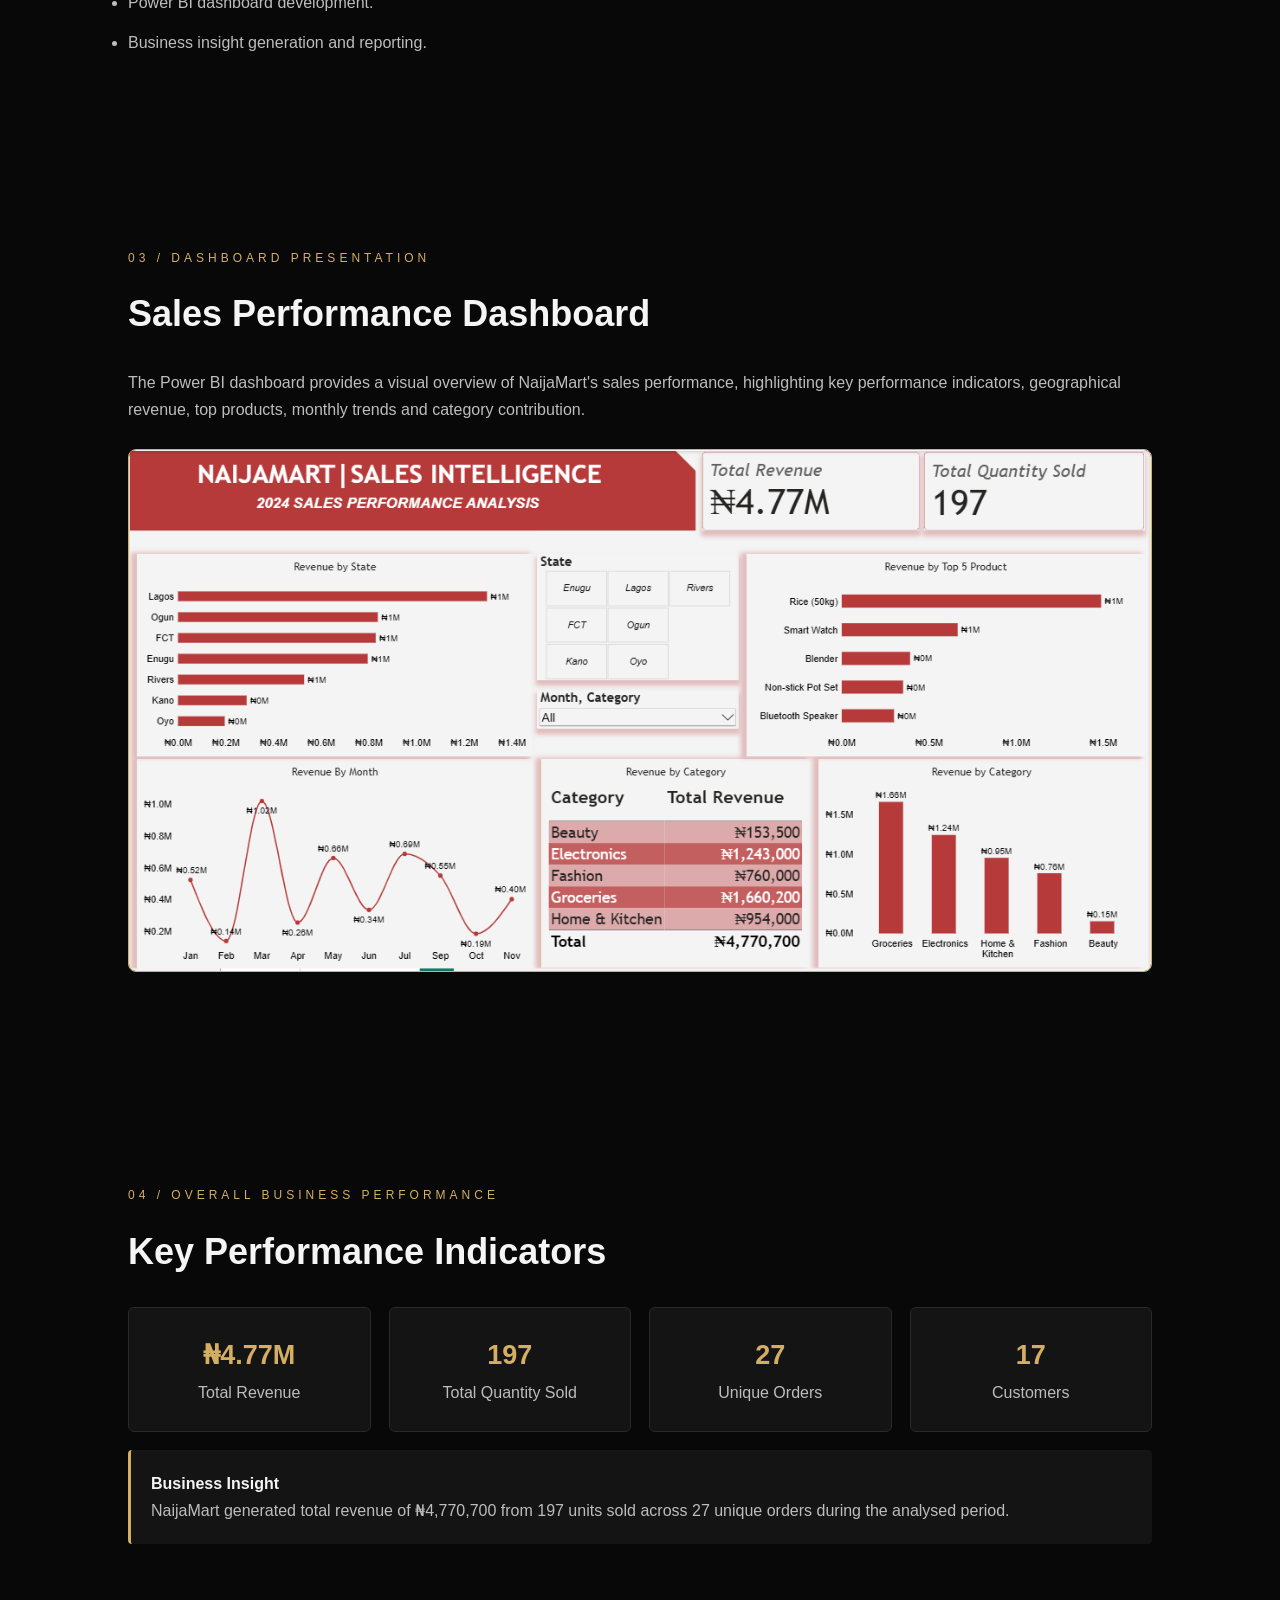
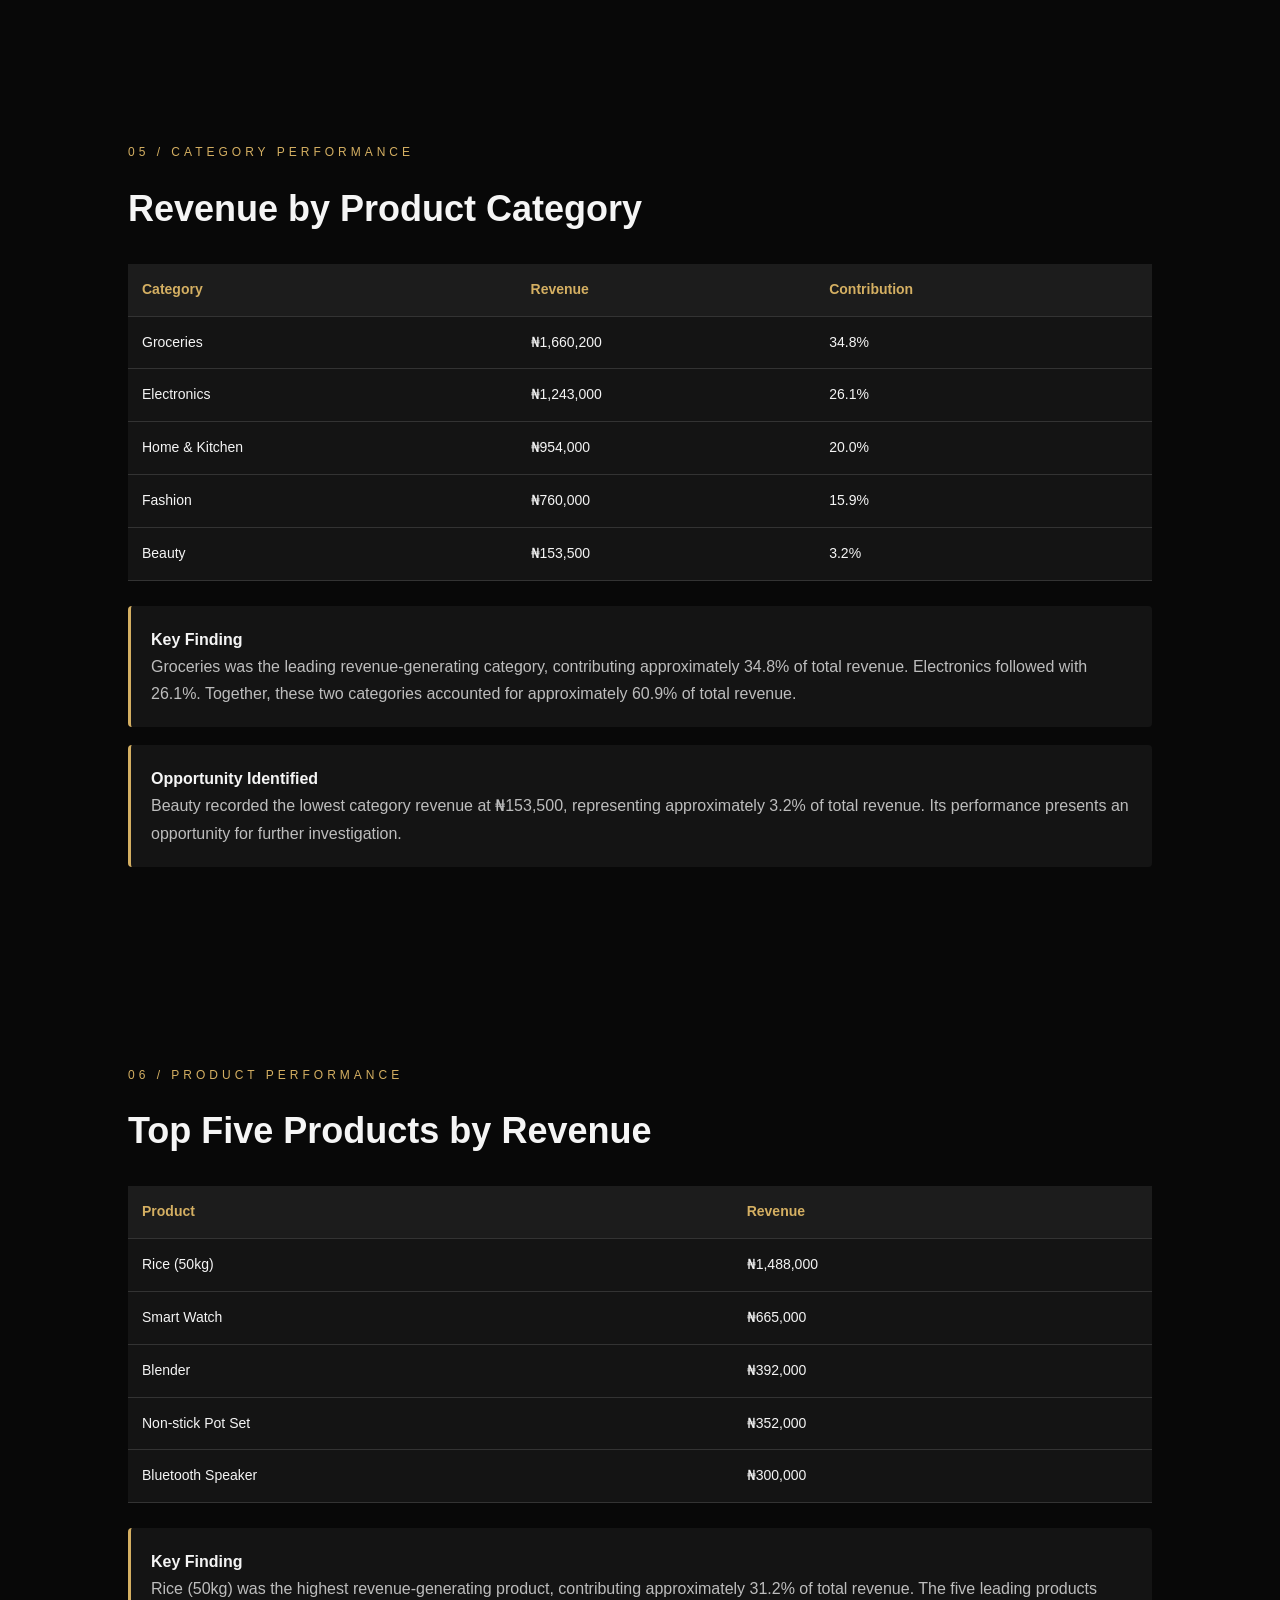
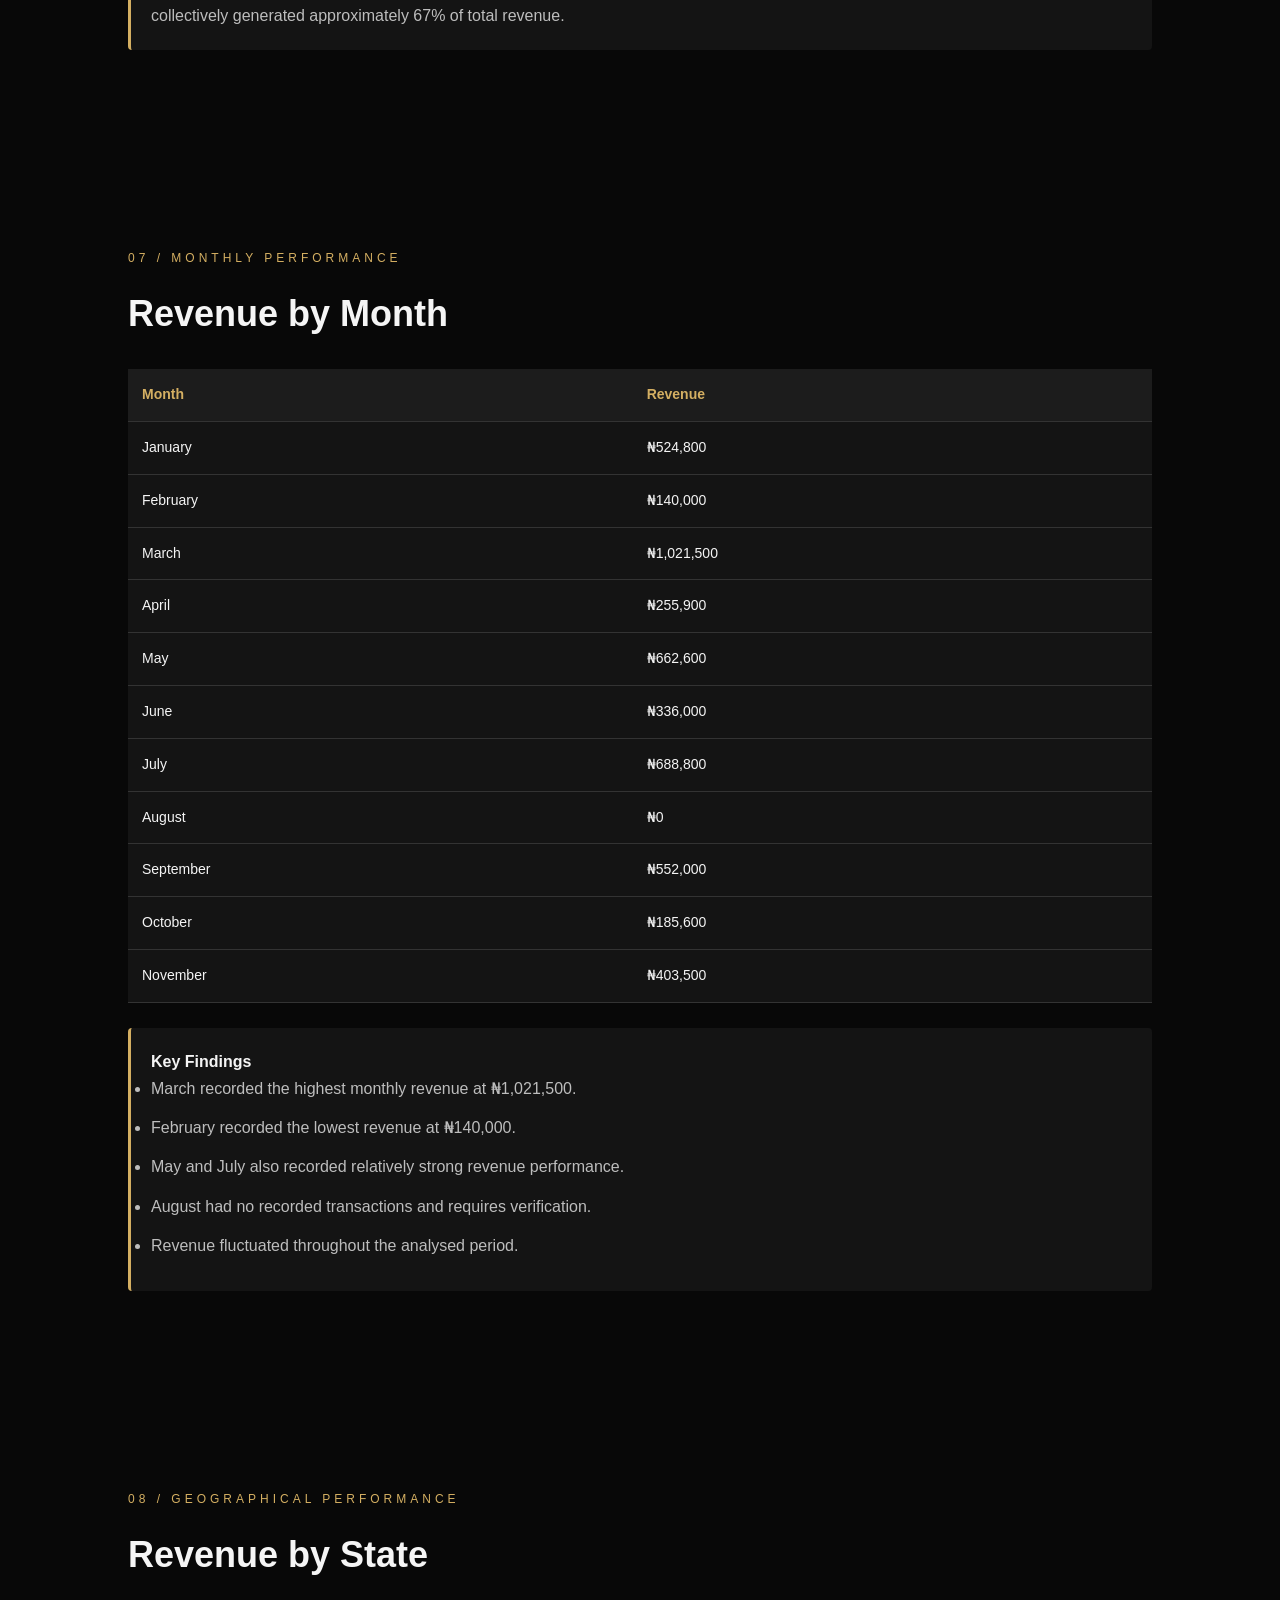
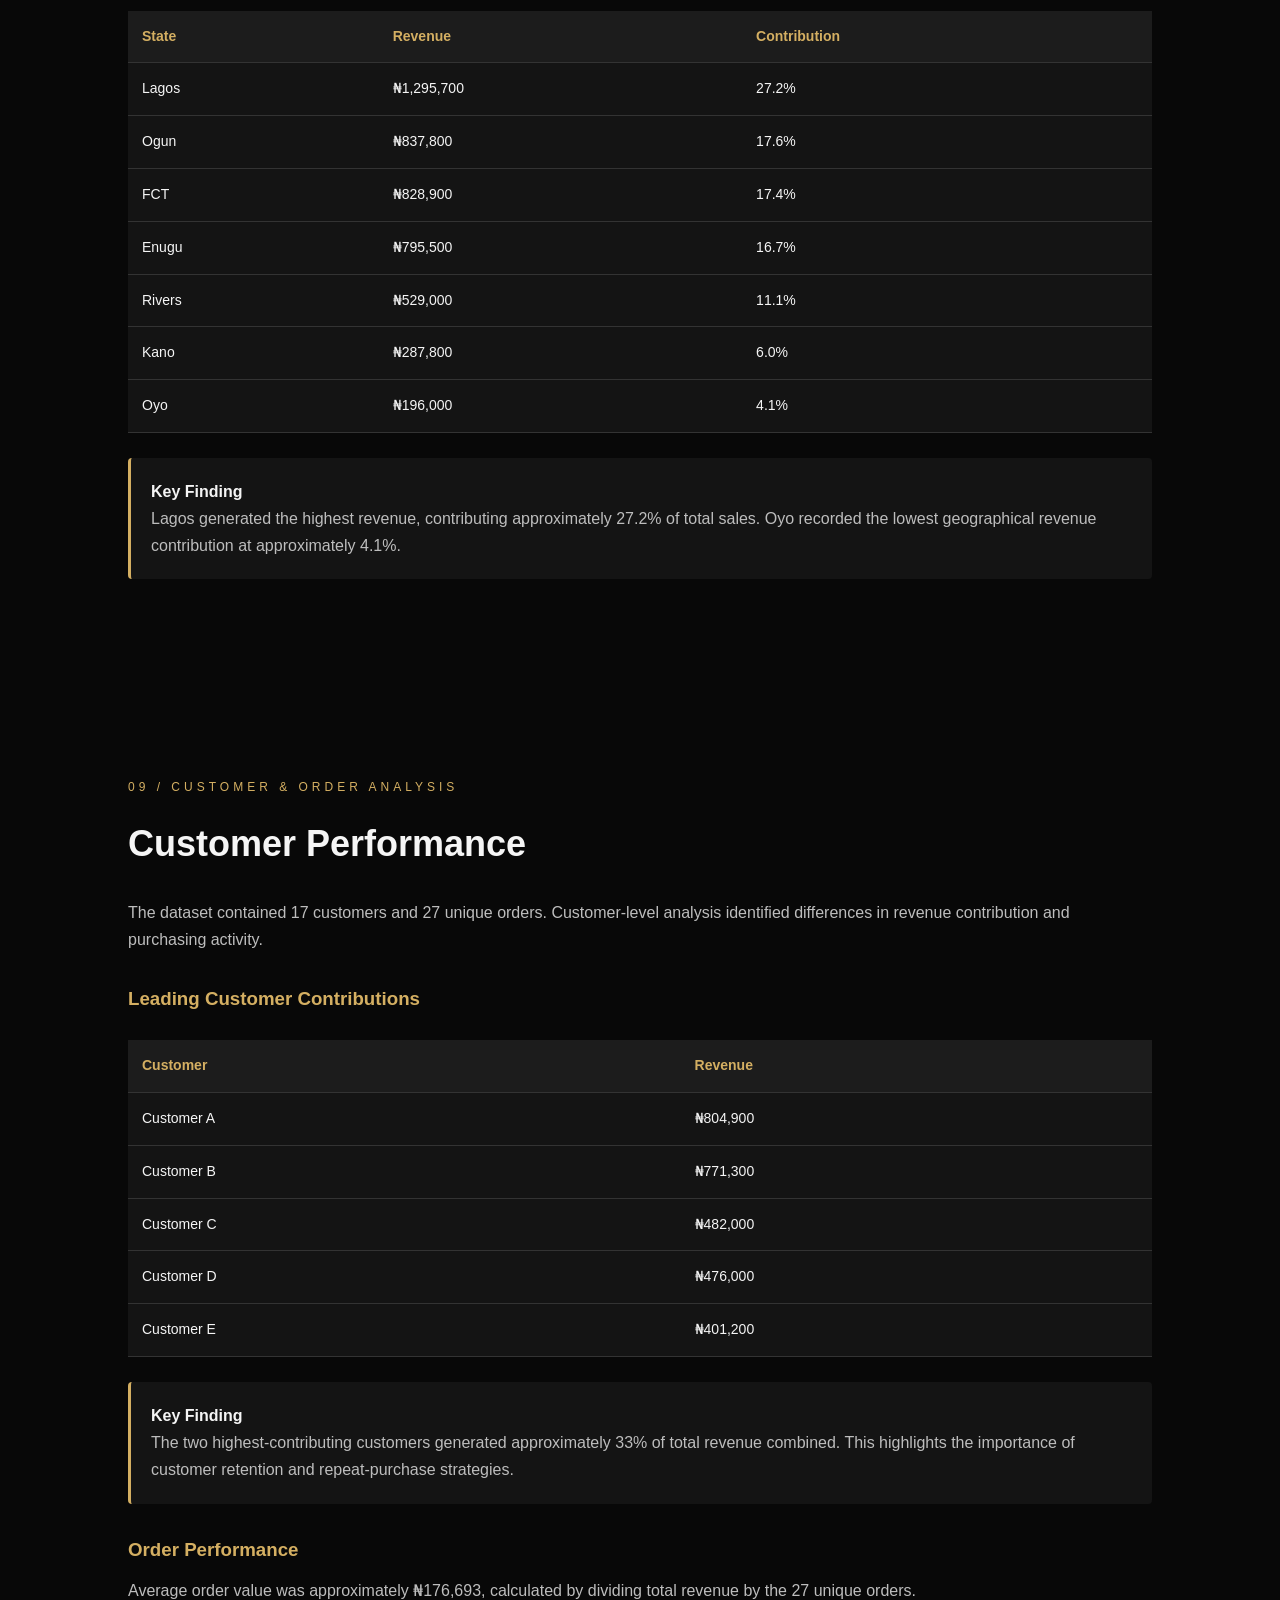
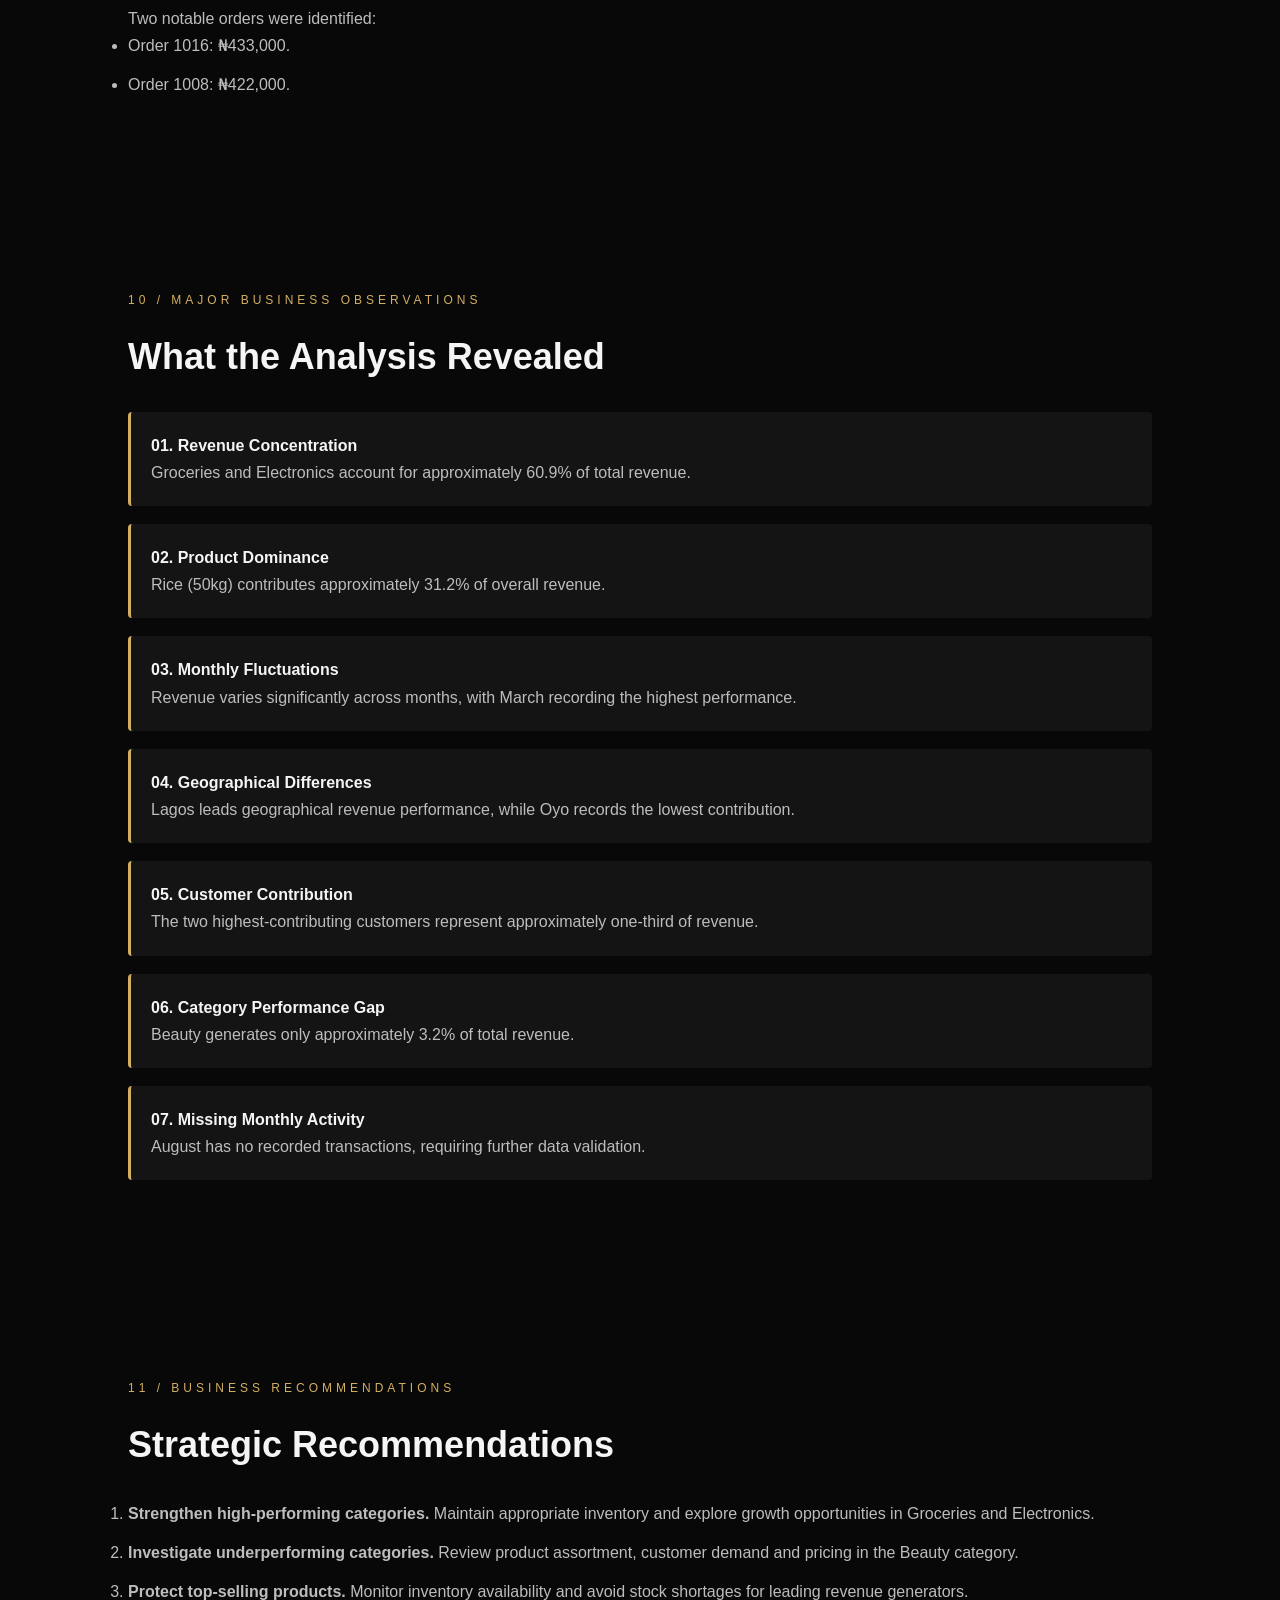
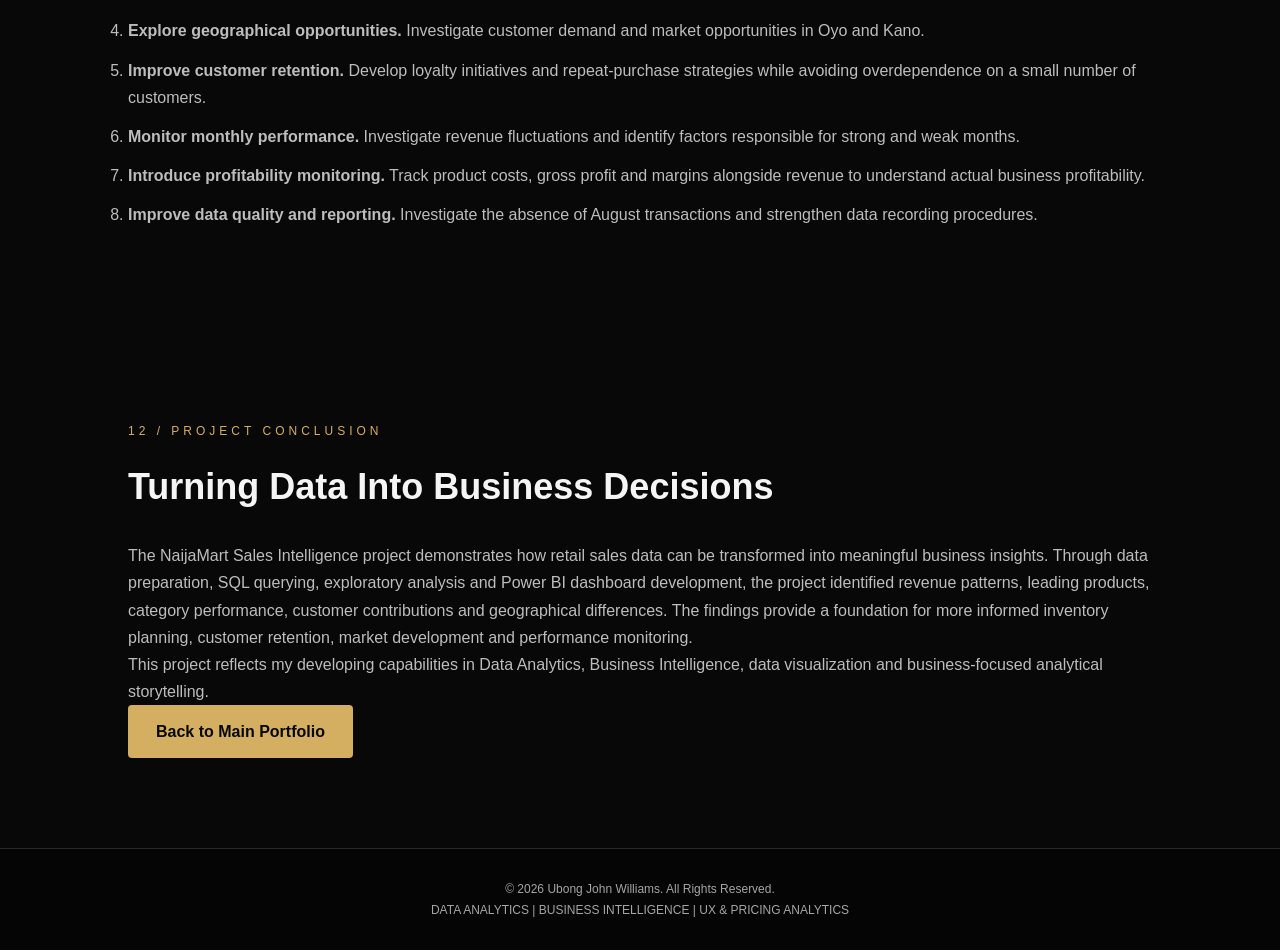
==== commit 76b53988: "Update naijamart.html" ====
--- a/naijamart.html
+++ b/naijamart.html
@@ -112,24 +112,47 @@
 
 <h2>About the Project</h2>
 
-<p>
-NaijaMart Sales Intelligence is an end-to-end retail sales analysis project focused on understanding business performance through transactional data covering January to November 2024.
-
-The project investigates revenue trends, product and category performance, geographical sales distribution, and customer purchasing patterns to identify key business drivers and areas requiring improvement.
-
-Using Microsoft Excel, MySQL, and Power BI, I prepared and analysed sales data, developed performance metrics, and created an interactive dashboard to communicate findings effectively.
-
-The analysis provides insights into revenue concentration, top-performing products, regional differences, and customer contributions, translating raw sales records into practical recommendations for inventory planning, customer retention, and business performance monitoring.
-
-### Key Areas of Analysis
-
-- Overall revenue and sales performance
-- Product and category contribution
-- Monthly revenue trends
-- Geographical sales performance
-- Customer and order analysis
-- Business insights and recommendations
-</p>
+
+<h2>About the Project</h2>
+
+<p>
+    NaijaMart Sales Intelligence is an end-to-end retail sales
+    analysis project focused on understanding business performance
+    through transactional data covering January to November 2024.
+</p>
+
+<p>
+    The project investigates revenue trends, product and category
+    performance, geographical sales distribution, and customer
+    purchasing patterns to identify key business drivers and areas
+    requiring improvement.
+</p>
+
+<p>
+    Using Microsoft Excel, MySQL, and Power BI, I prepared and
+    analysed sales data, developed performance metrics, and created
+    an interactive dashboard to communicate findings effectively.
+</p>
+
+<p>
+    The analysis provides insights into revenue concentration,
+    top-performing products, regional differences, and customer
+    contributions, translating raw sales records into practical
+    recommendations for inventory planning, customer retention,
+    and business performance monitoring.
+</p>
+
+<h3>Key Areas of Analysis</h3>
+
+<ul>
+    <li>Overall revenue and sales performance</li>
+    <li>Product and category contribution</li>
+    <li>Monthly revenue trends</li>
+    <li>Geographical sales performance</li>
+    <li>Customer and order analysis</li>
+    <li>Business insights and recommendations</li>
+</ul>
+
 
 <h3 class="subheading">Business Objectives</h3>
 
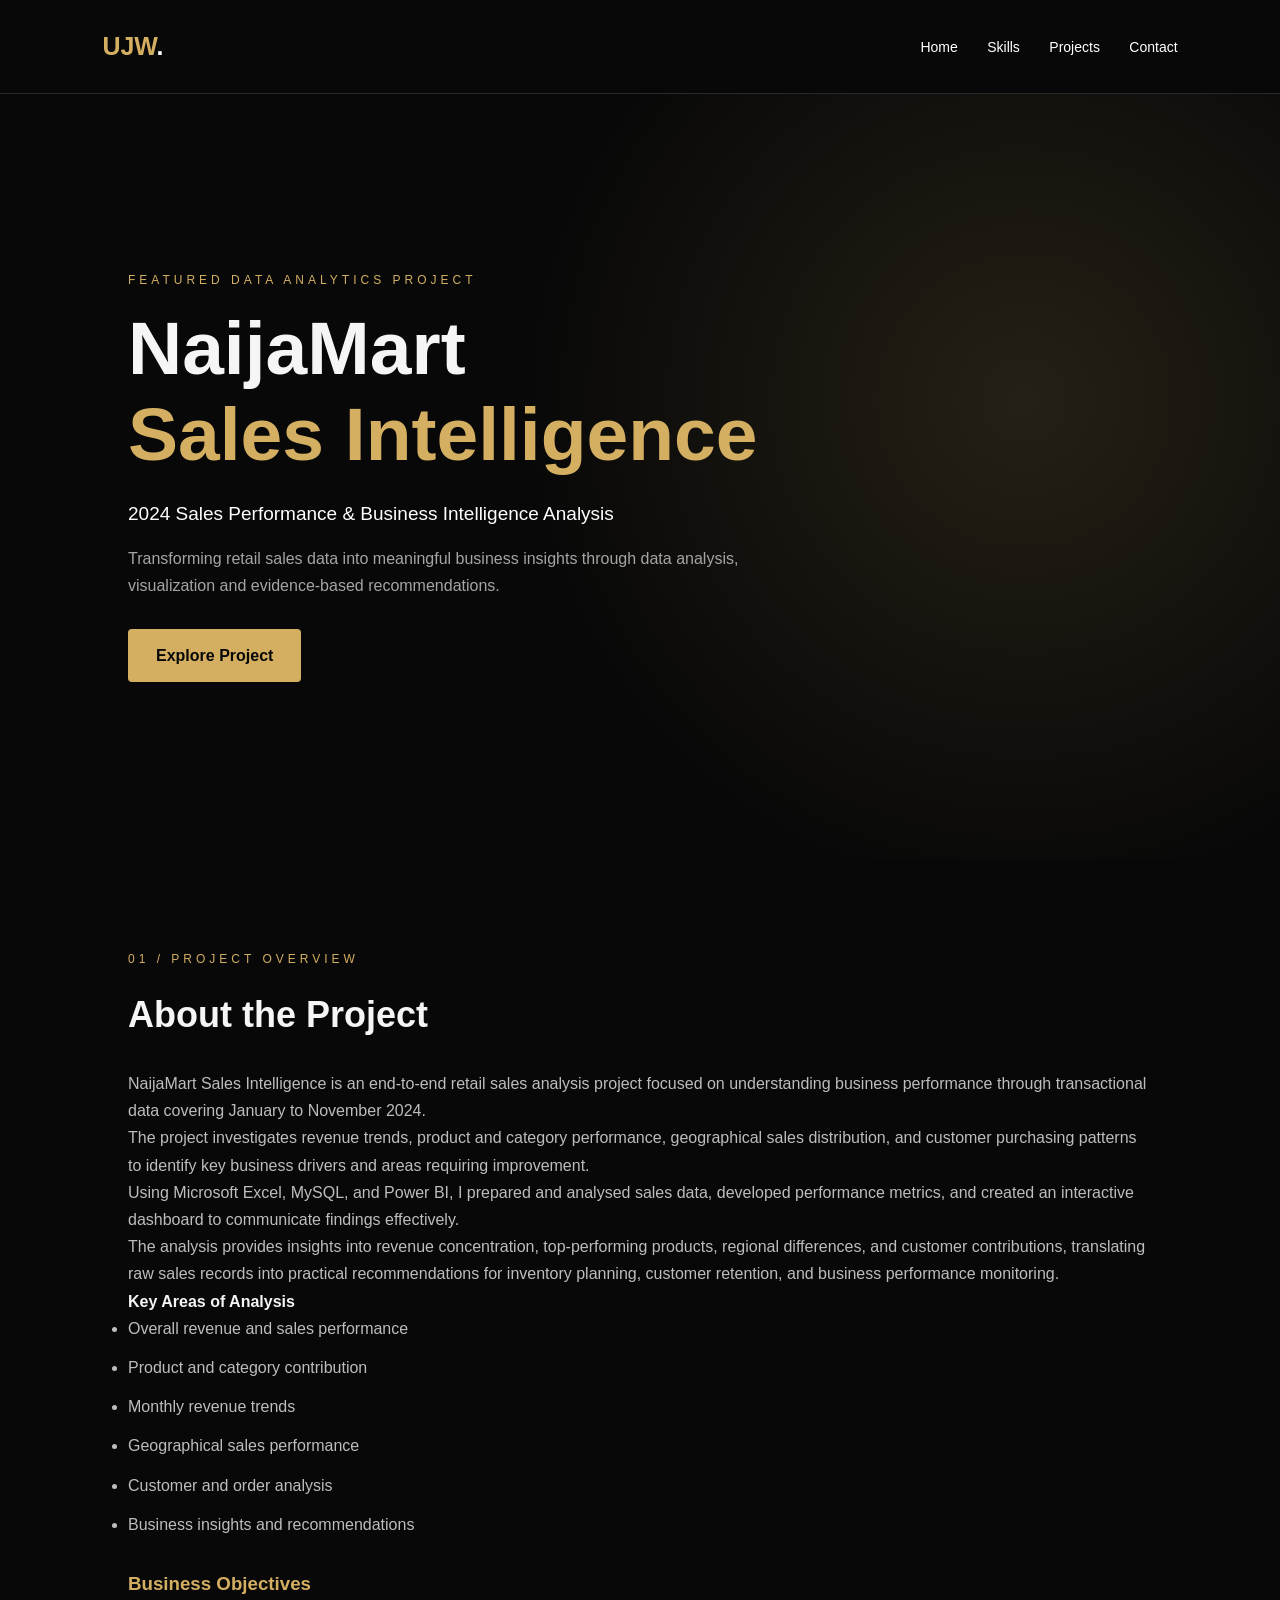
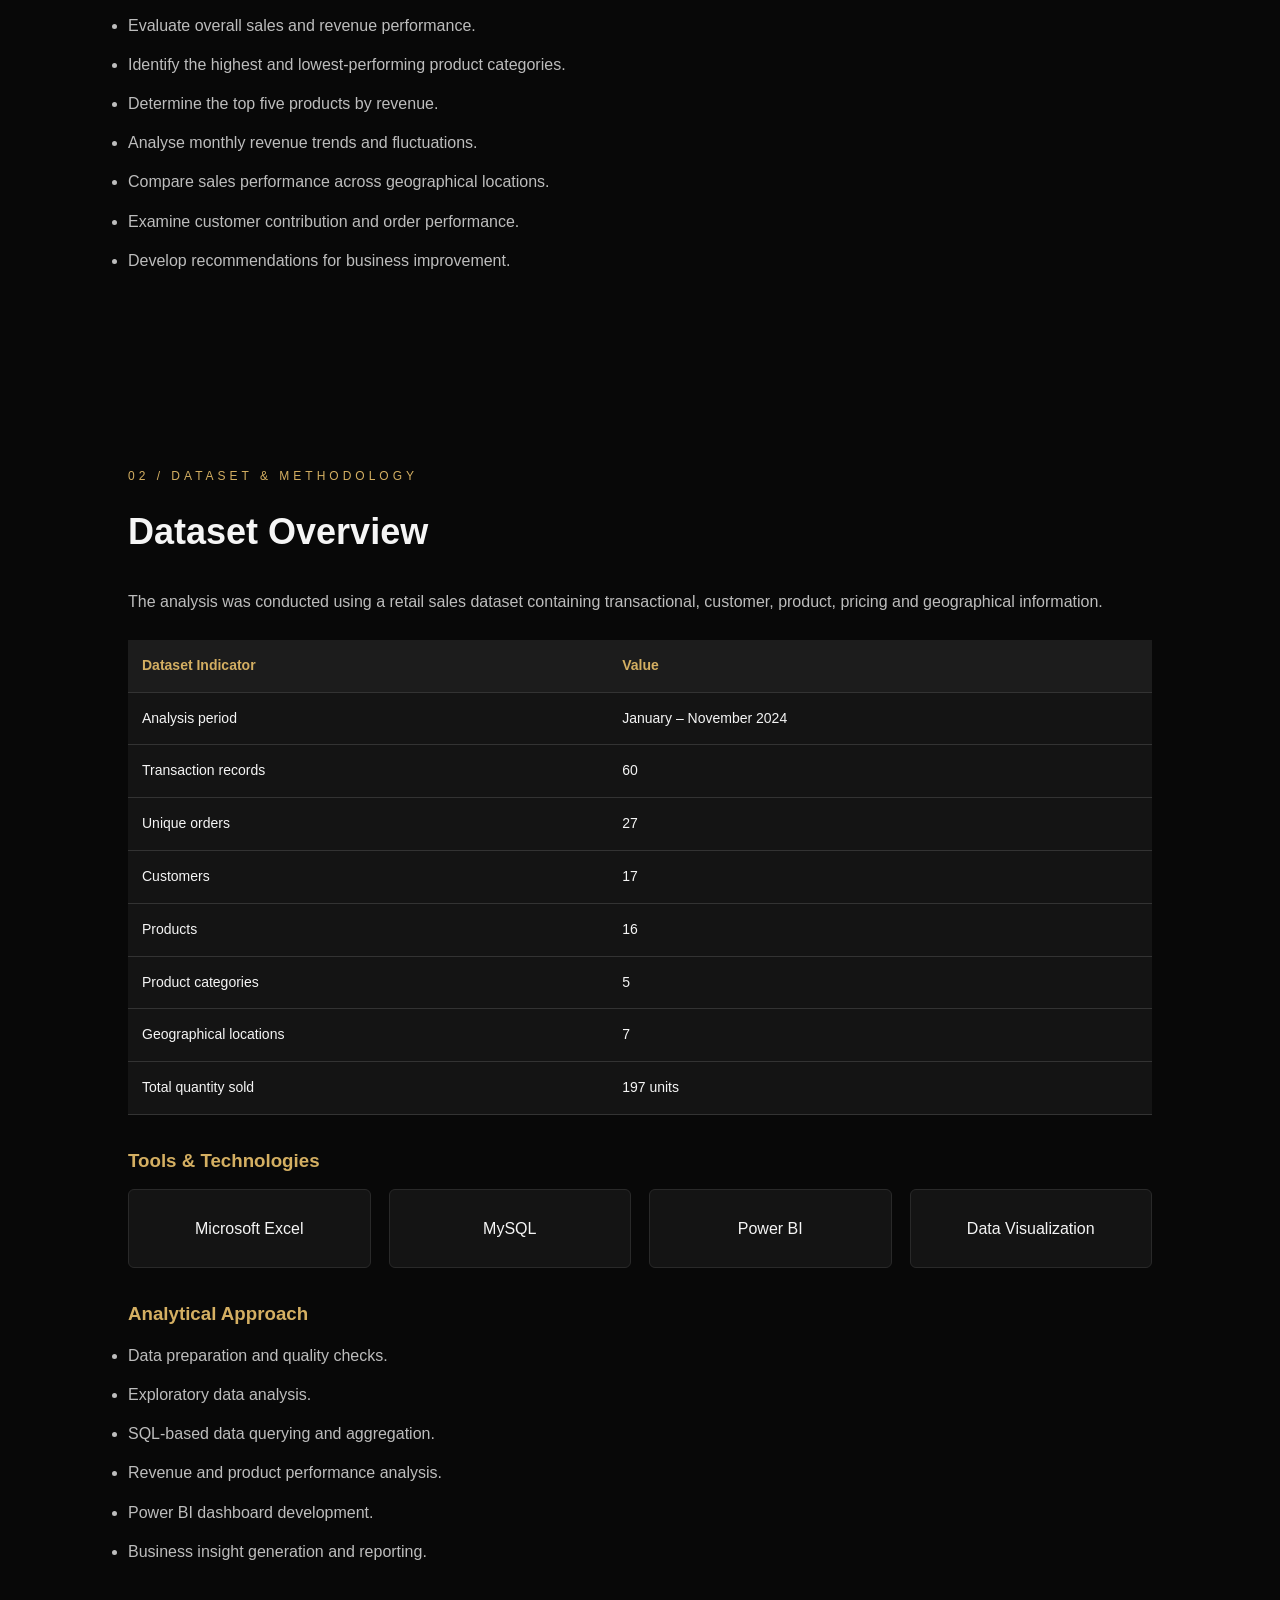
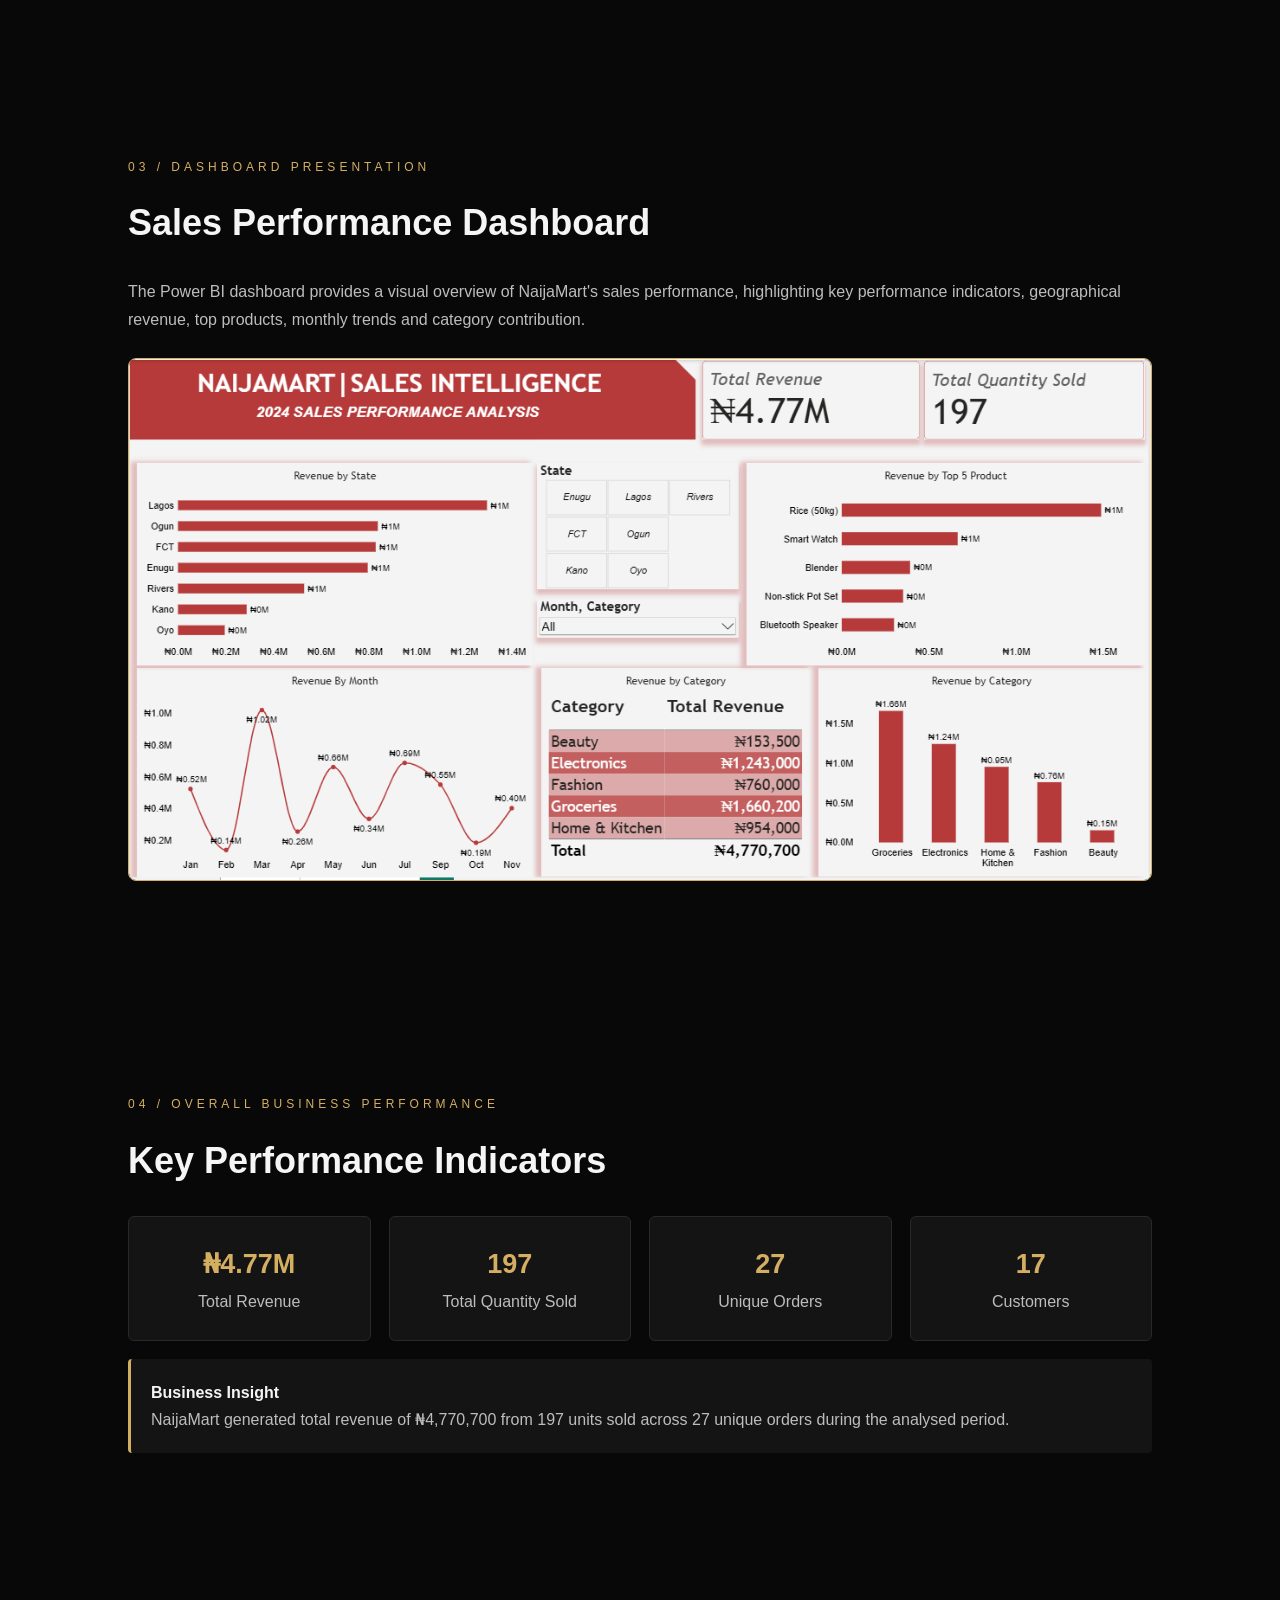
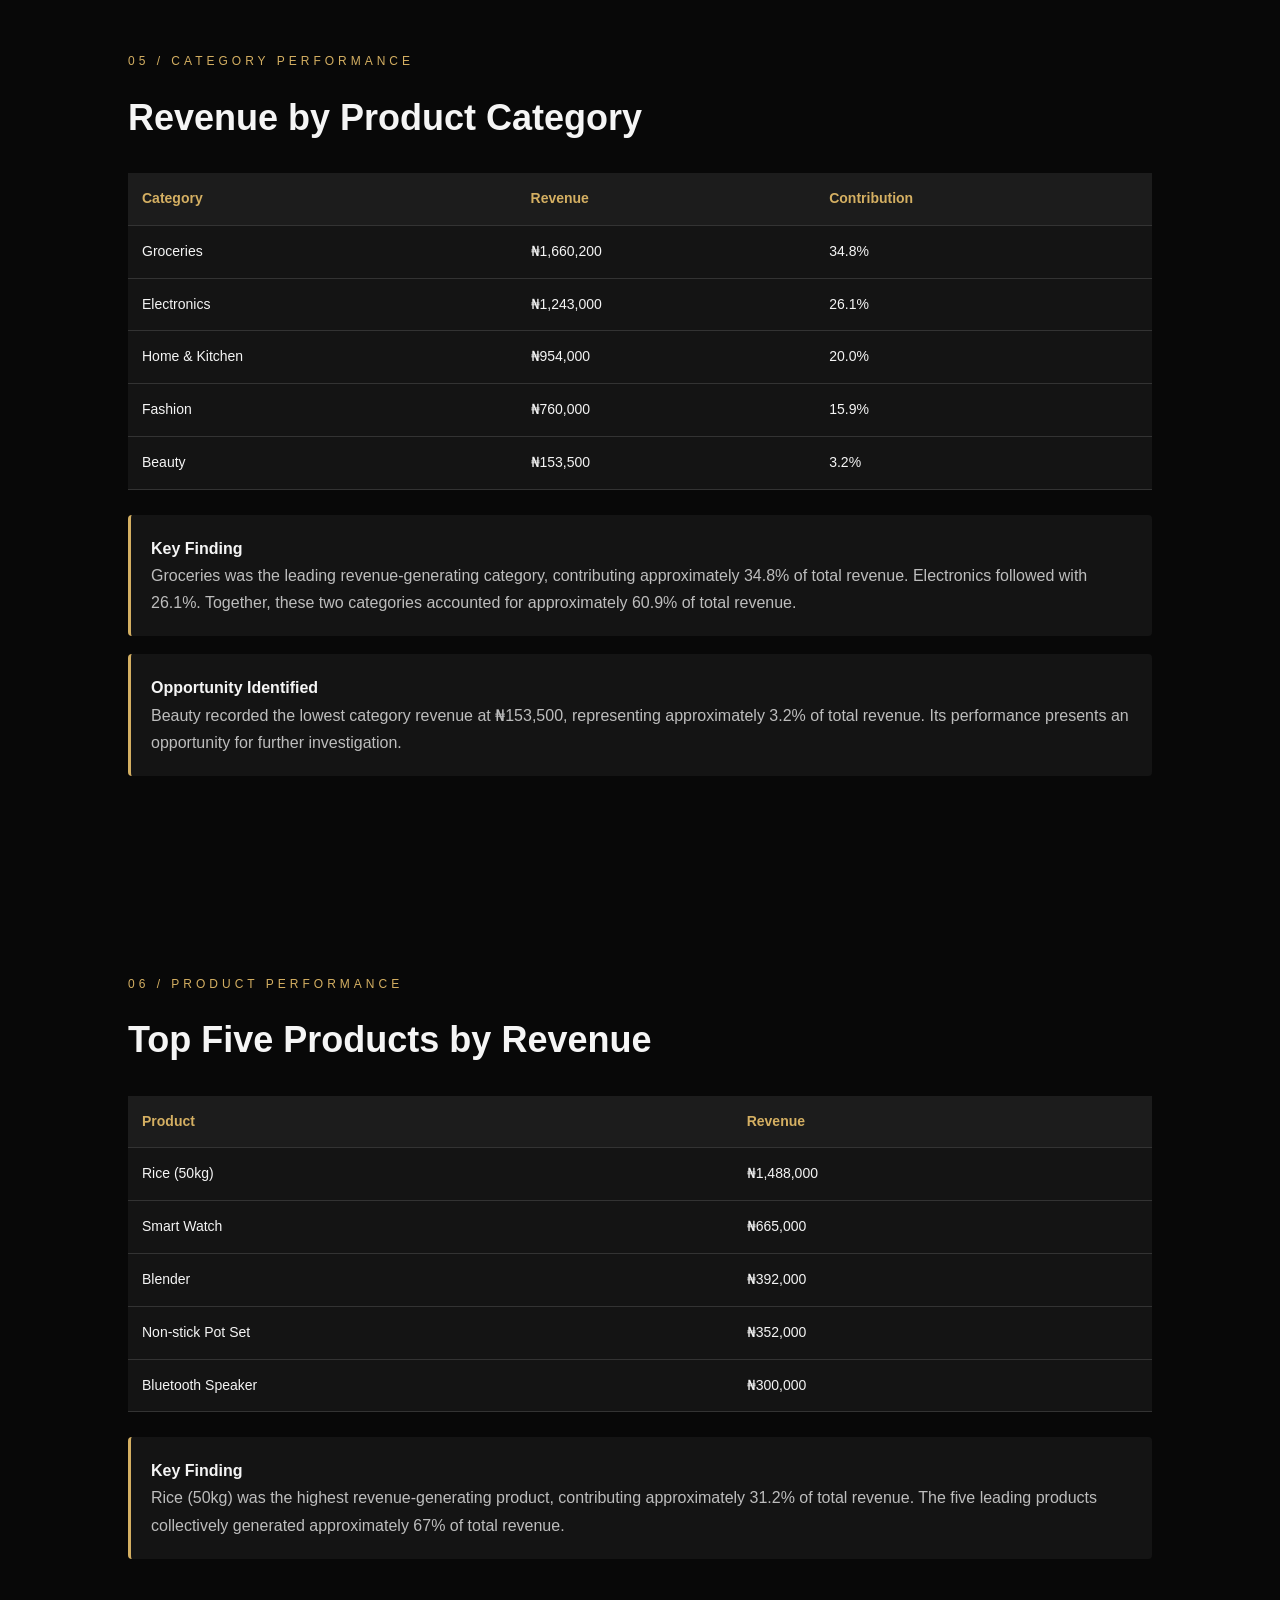
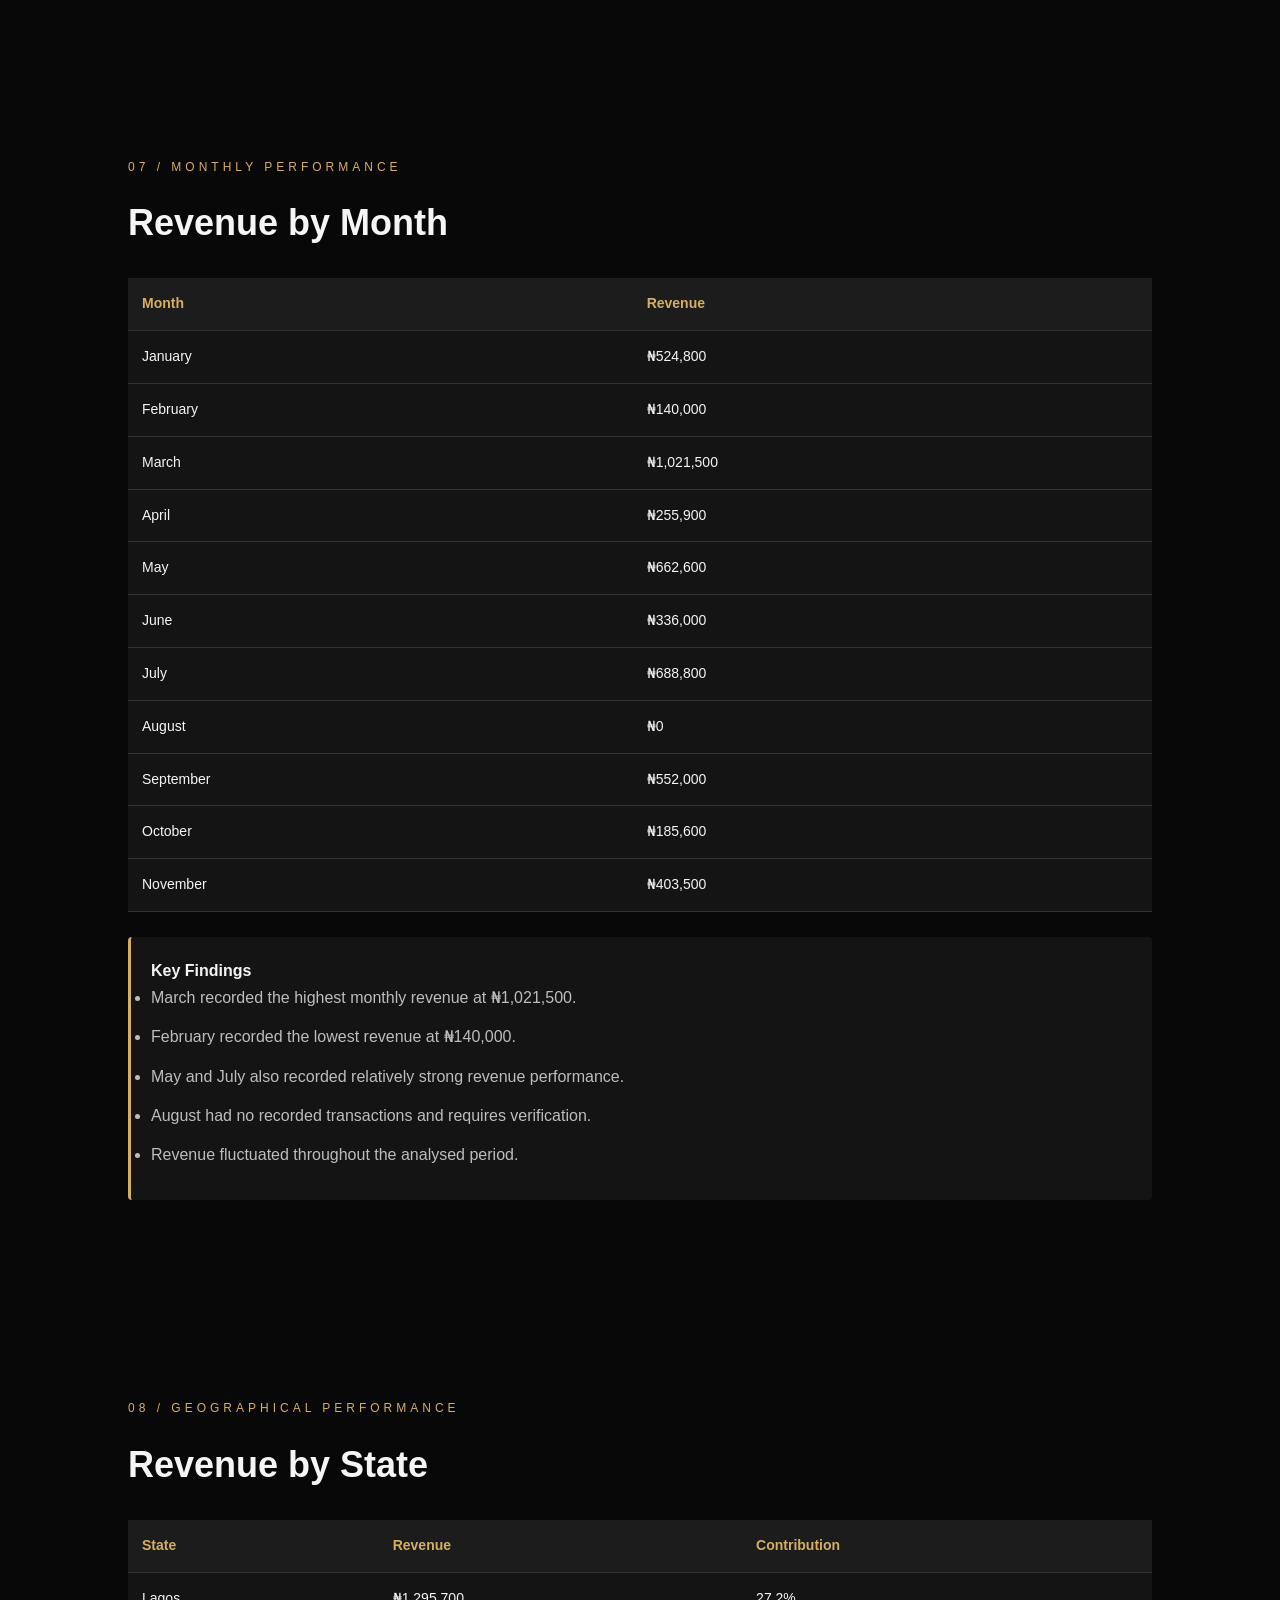
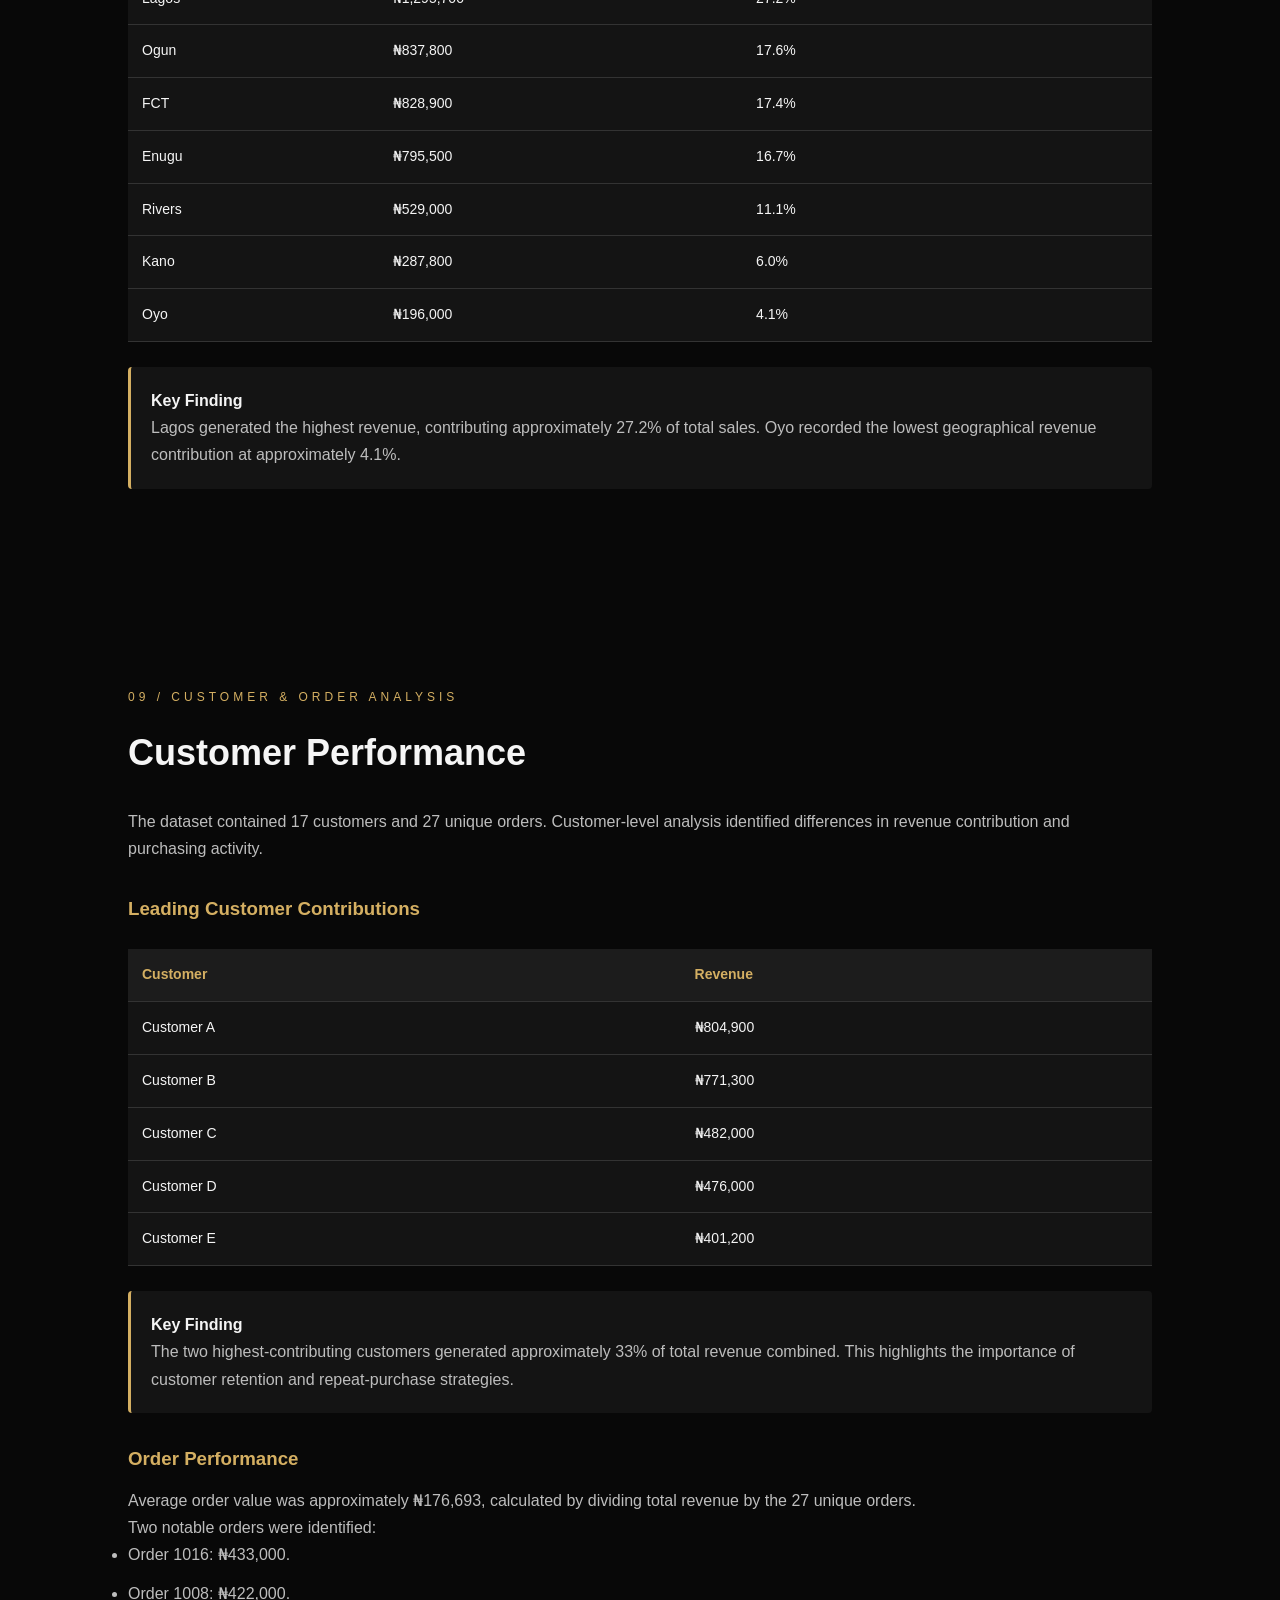
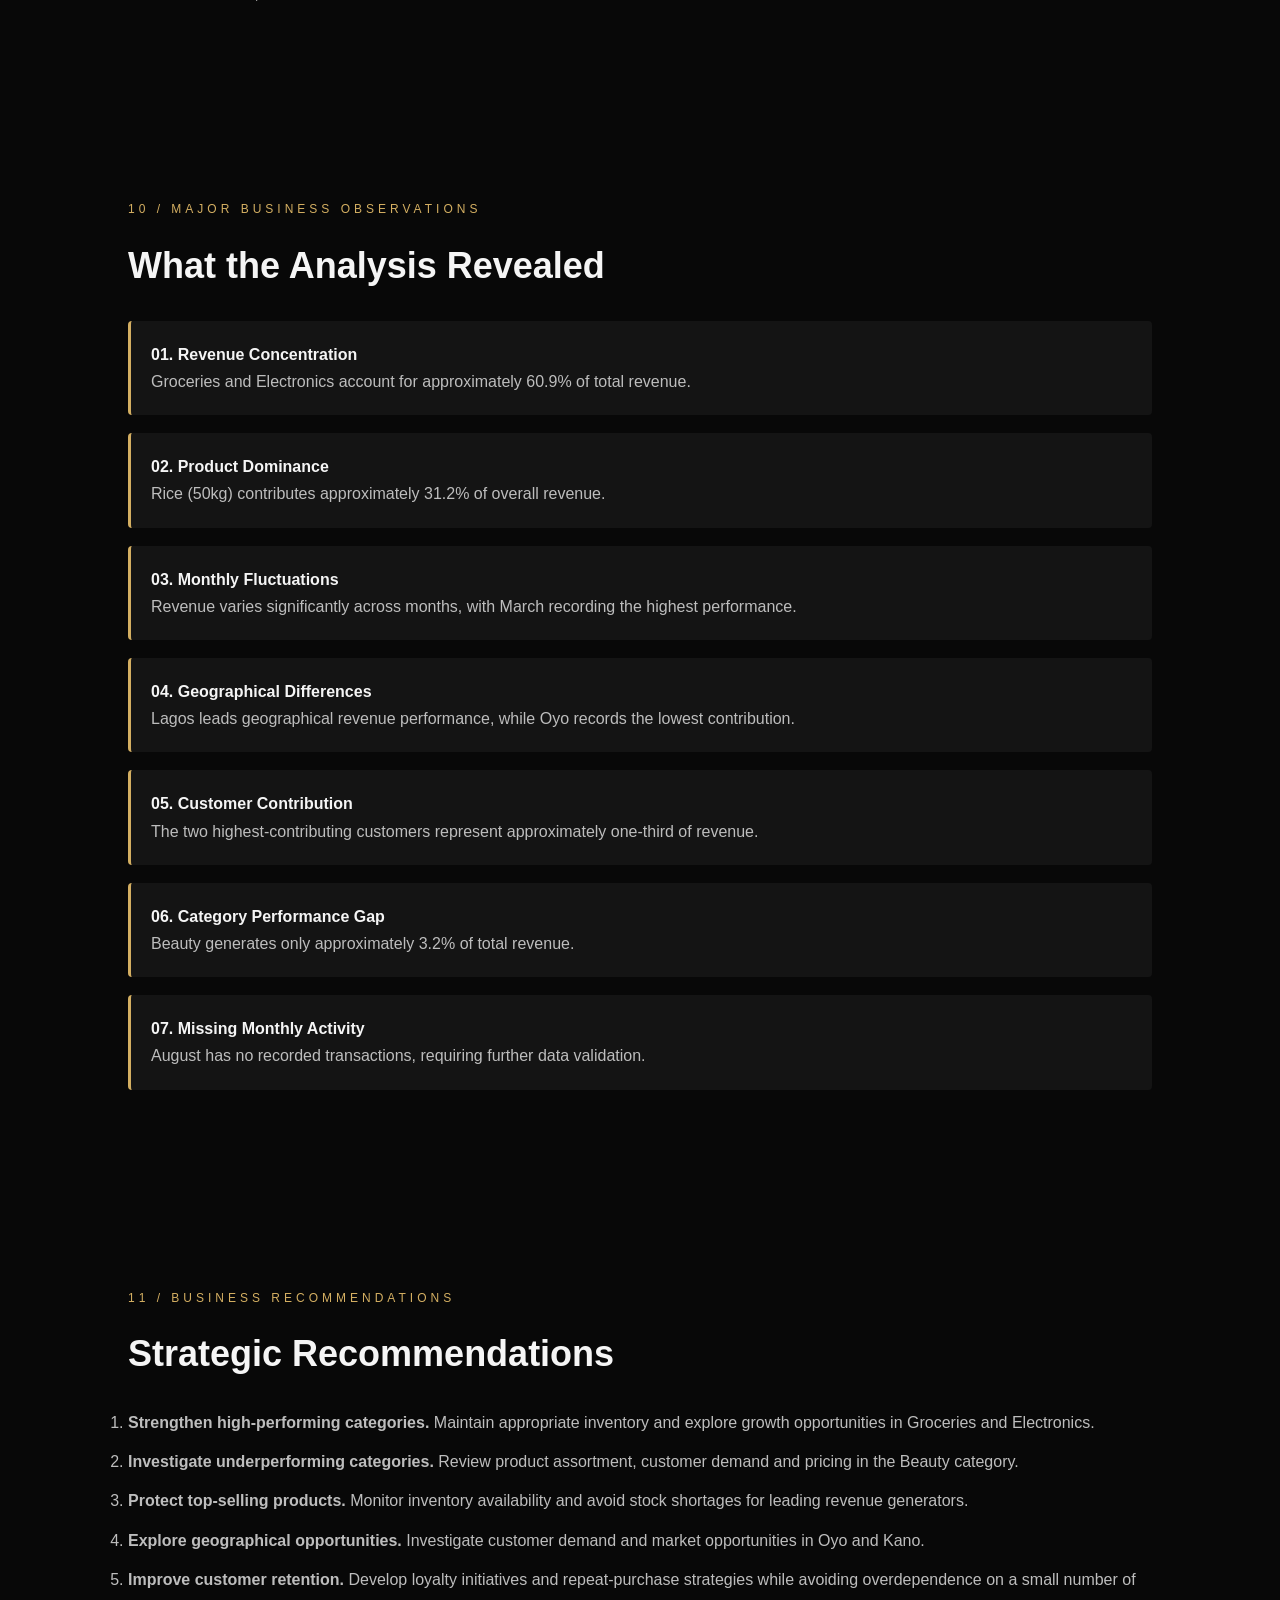
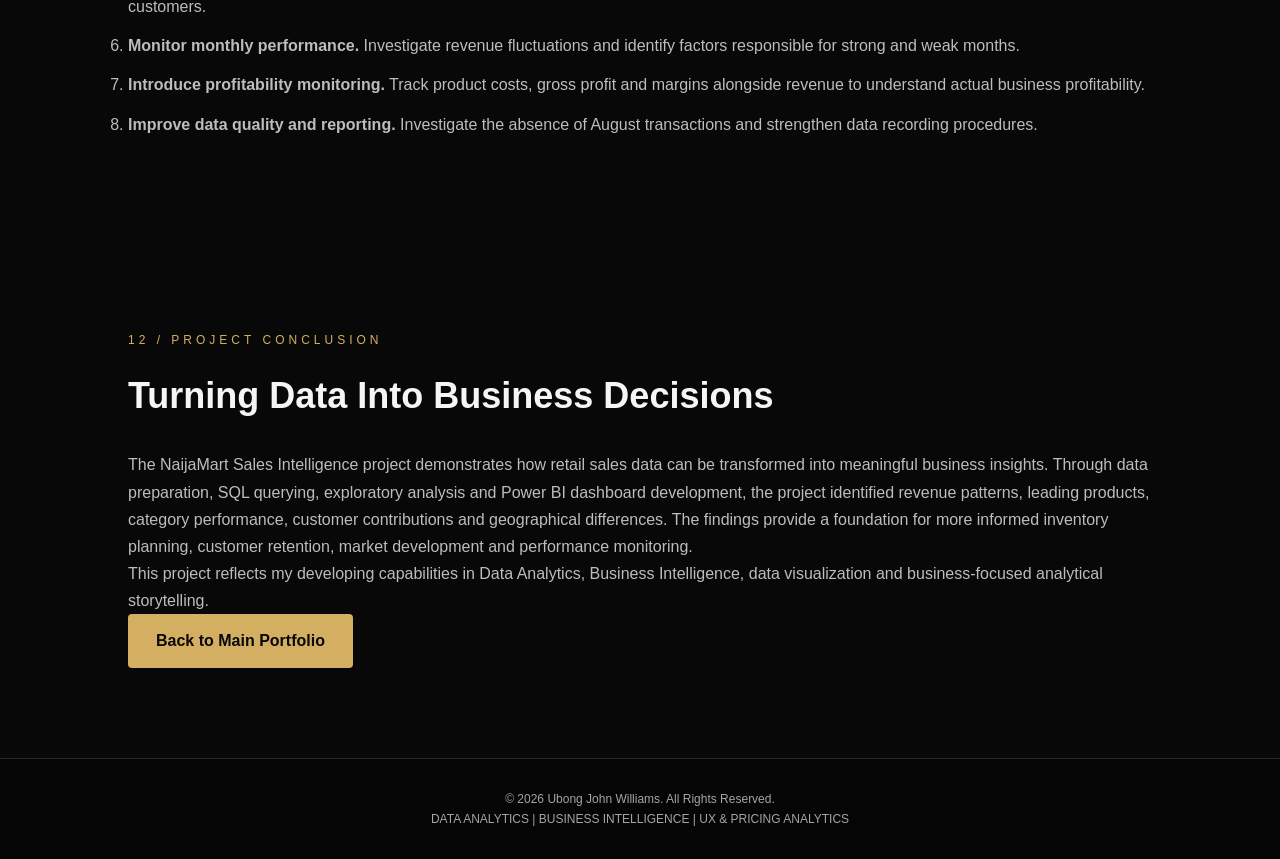
==== commit 807ef641: "Update naijamart.html" ====
--- a/naijamart.html
+++ b/naijamart.html
@@ -112,9 +112,6 @@
 
 <h2>About the Project</h2>
 
-
-<h2>About the Project</h2>
-
 <p>
     NaijaMart Sales Intelligence is an end-to-end retail sales
     analysis project focused on understanding business performance
@@ -142,7 +139,8 @@
     and business performance monitoring.
 </p>
 
-<h3>Key Areas of Analysis</h3>
+    
+<h4>Key Areas of Analysis</h4>
 
 <ul>
     <li>Overall revenue and sales performance</li>
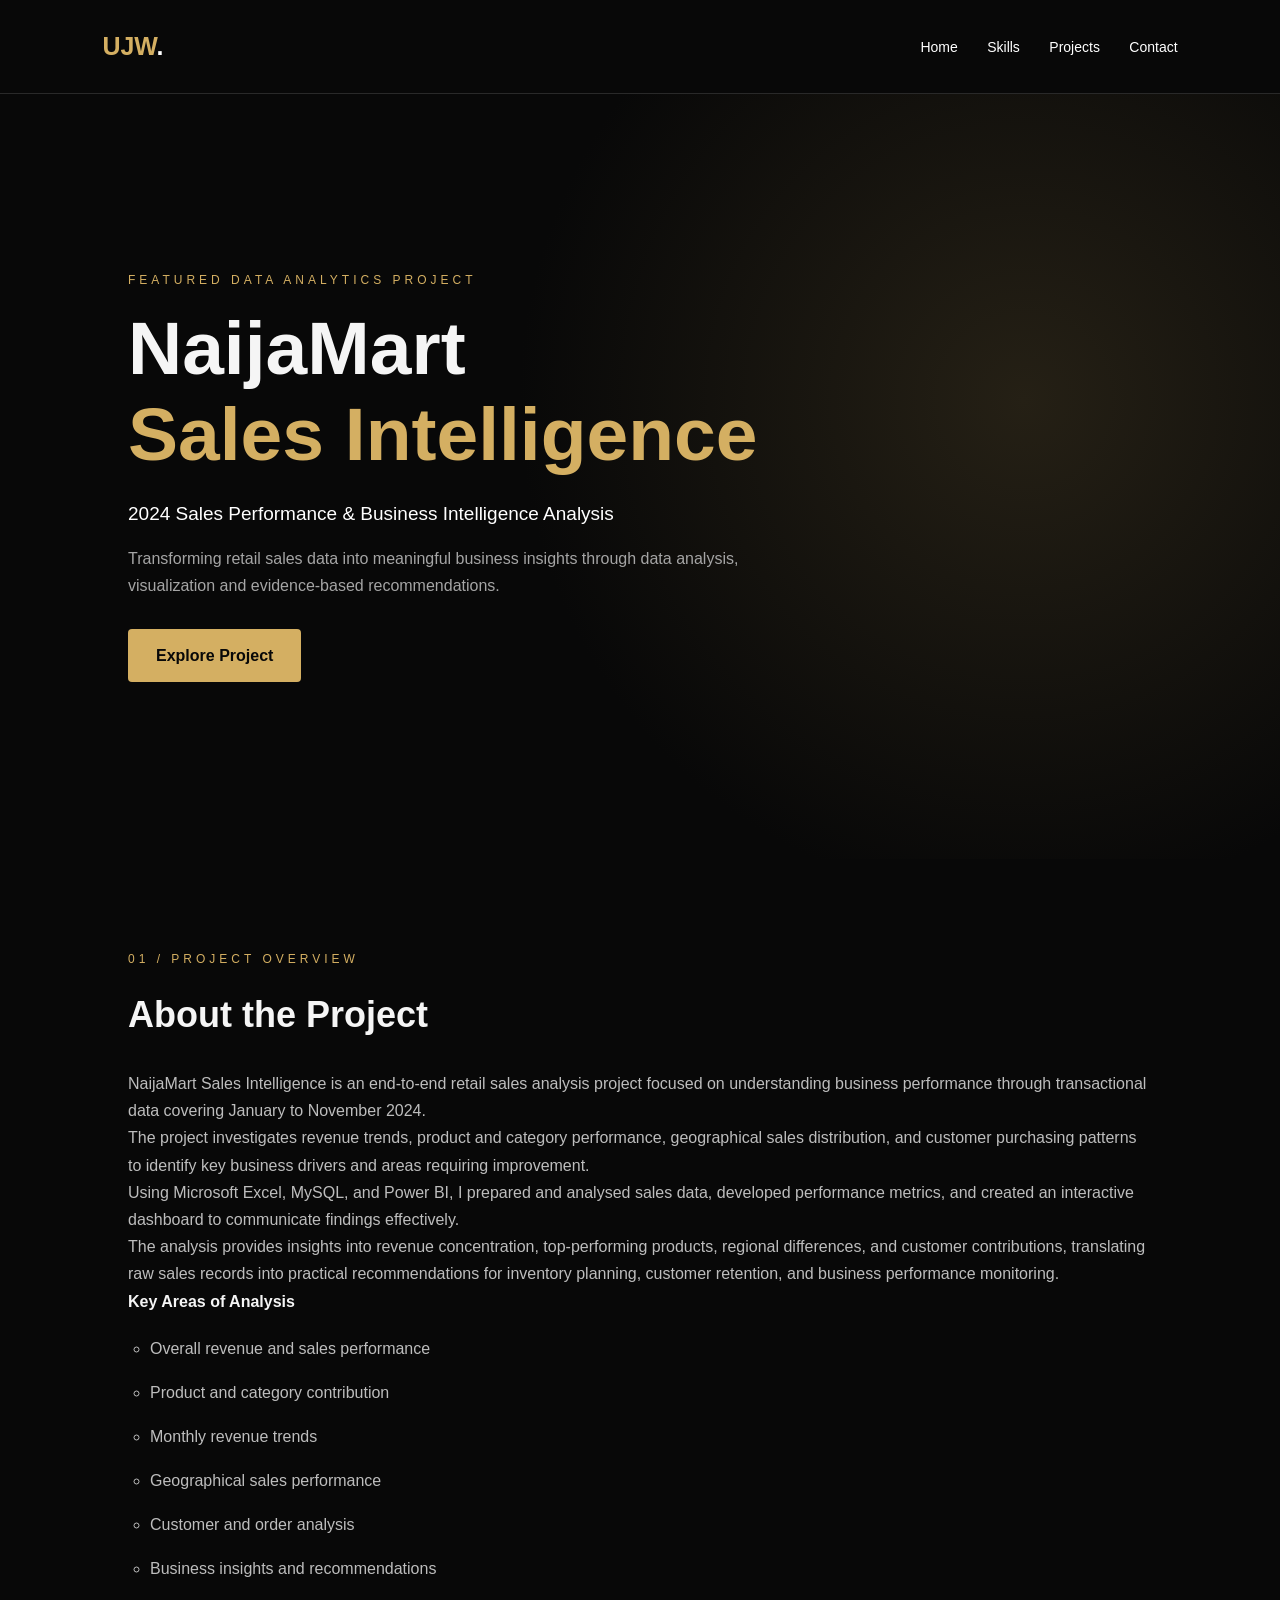
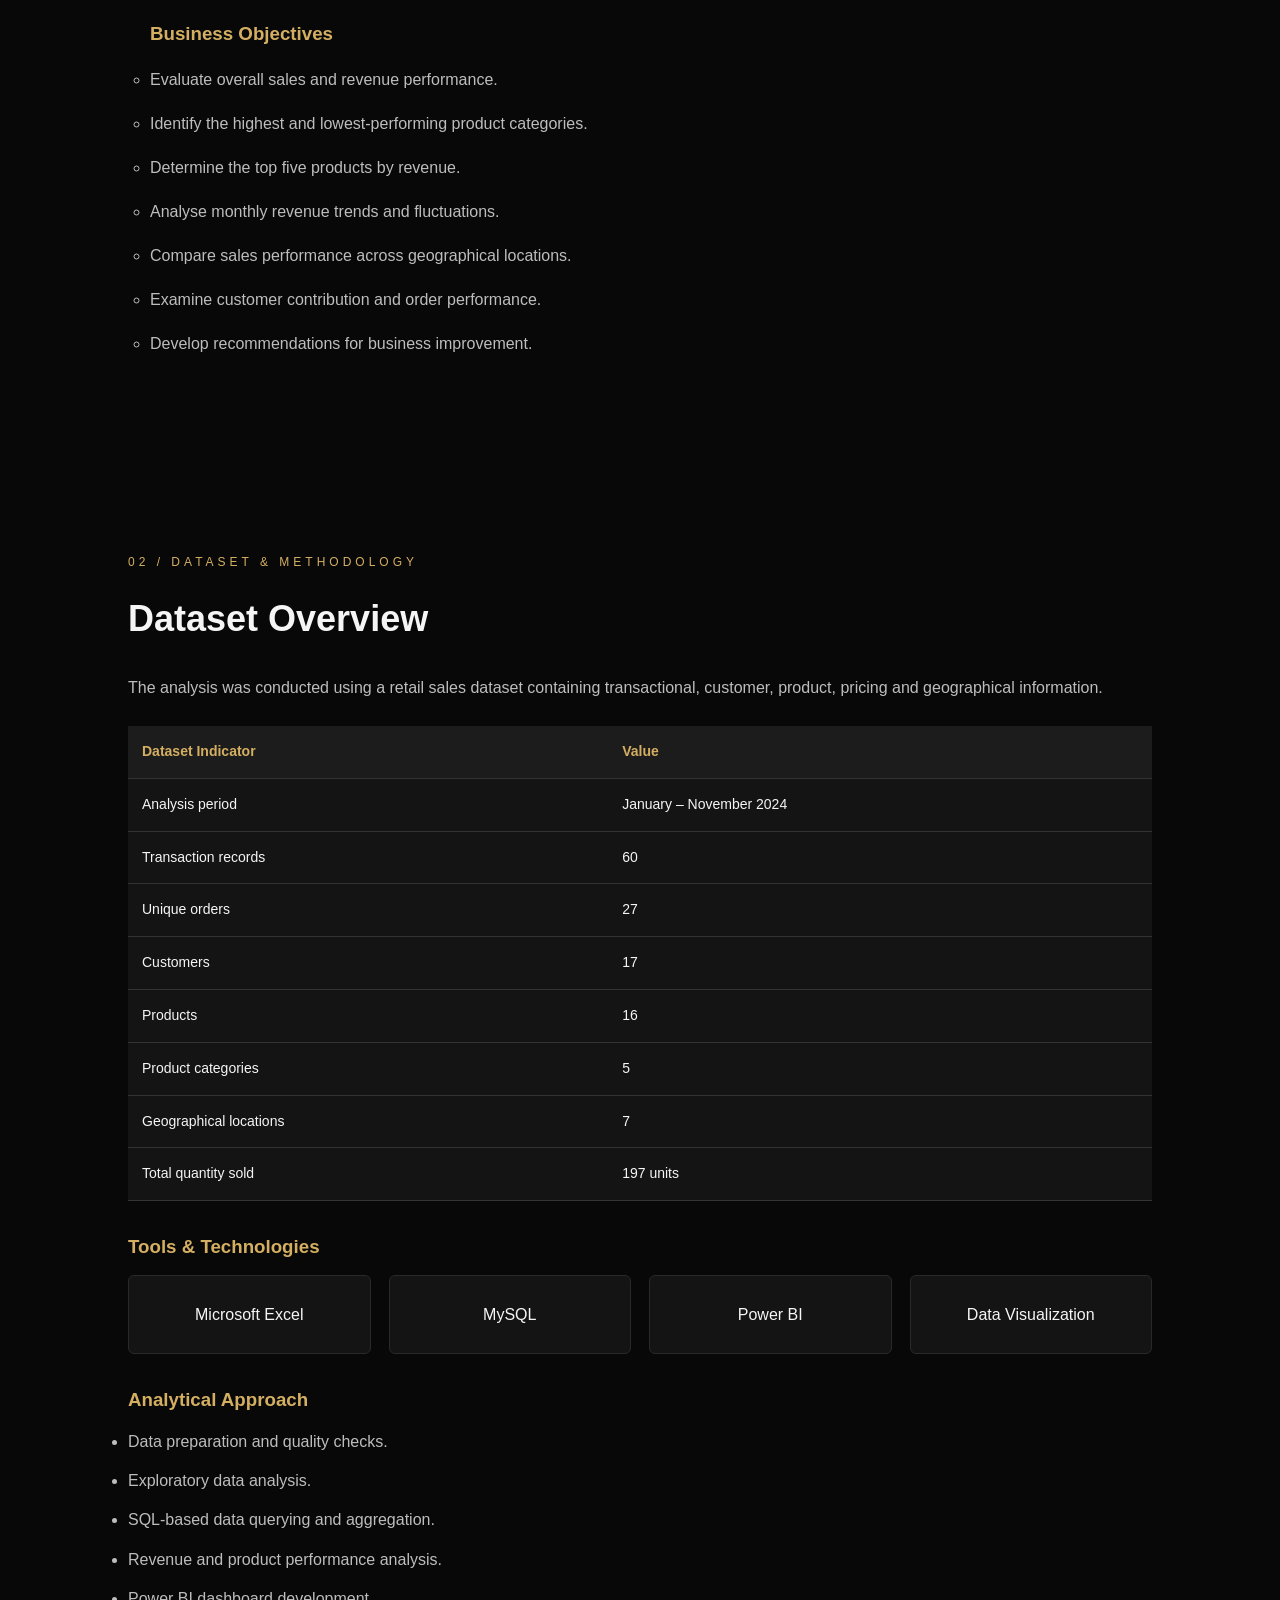
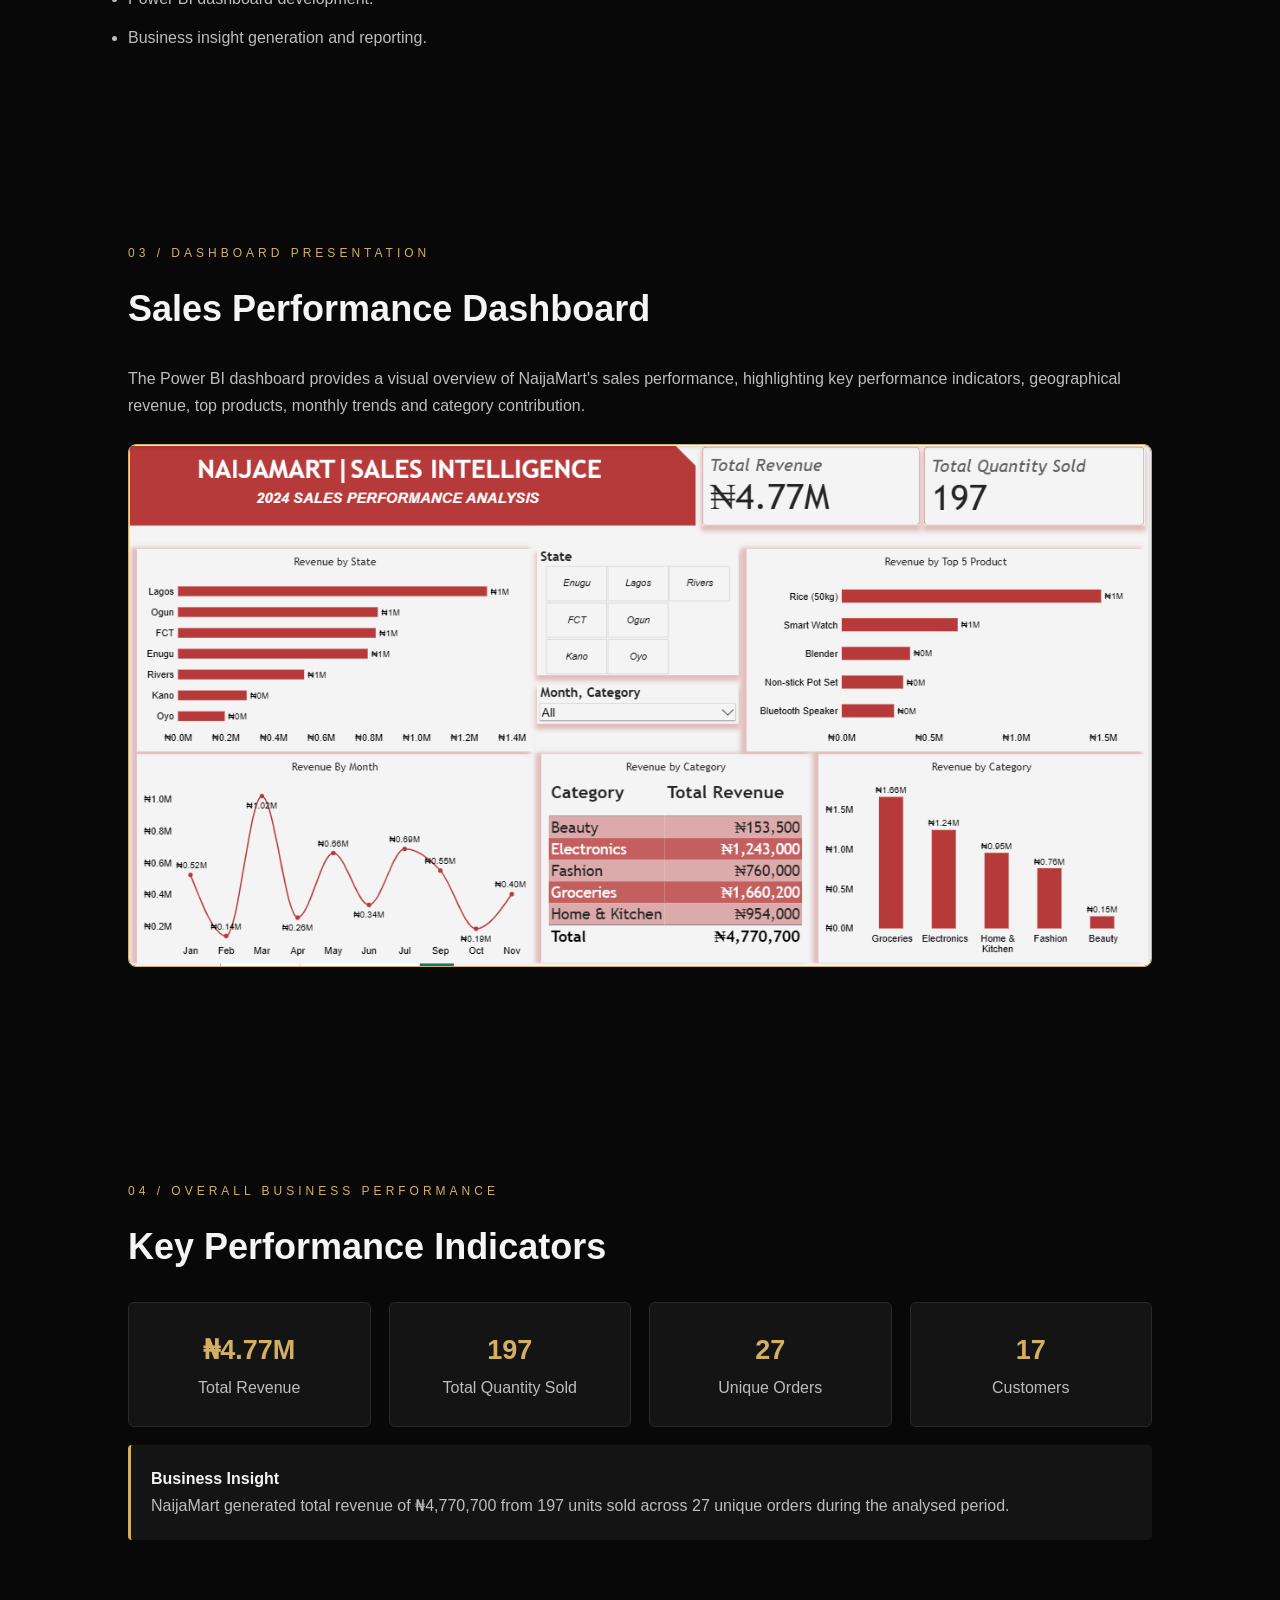
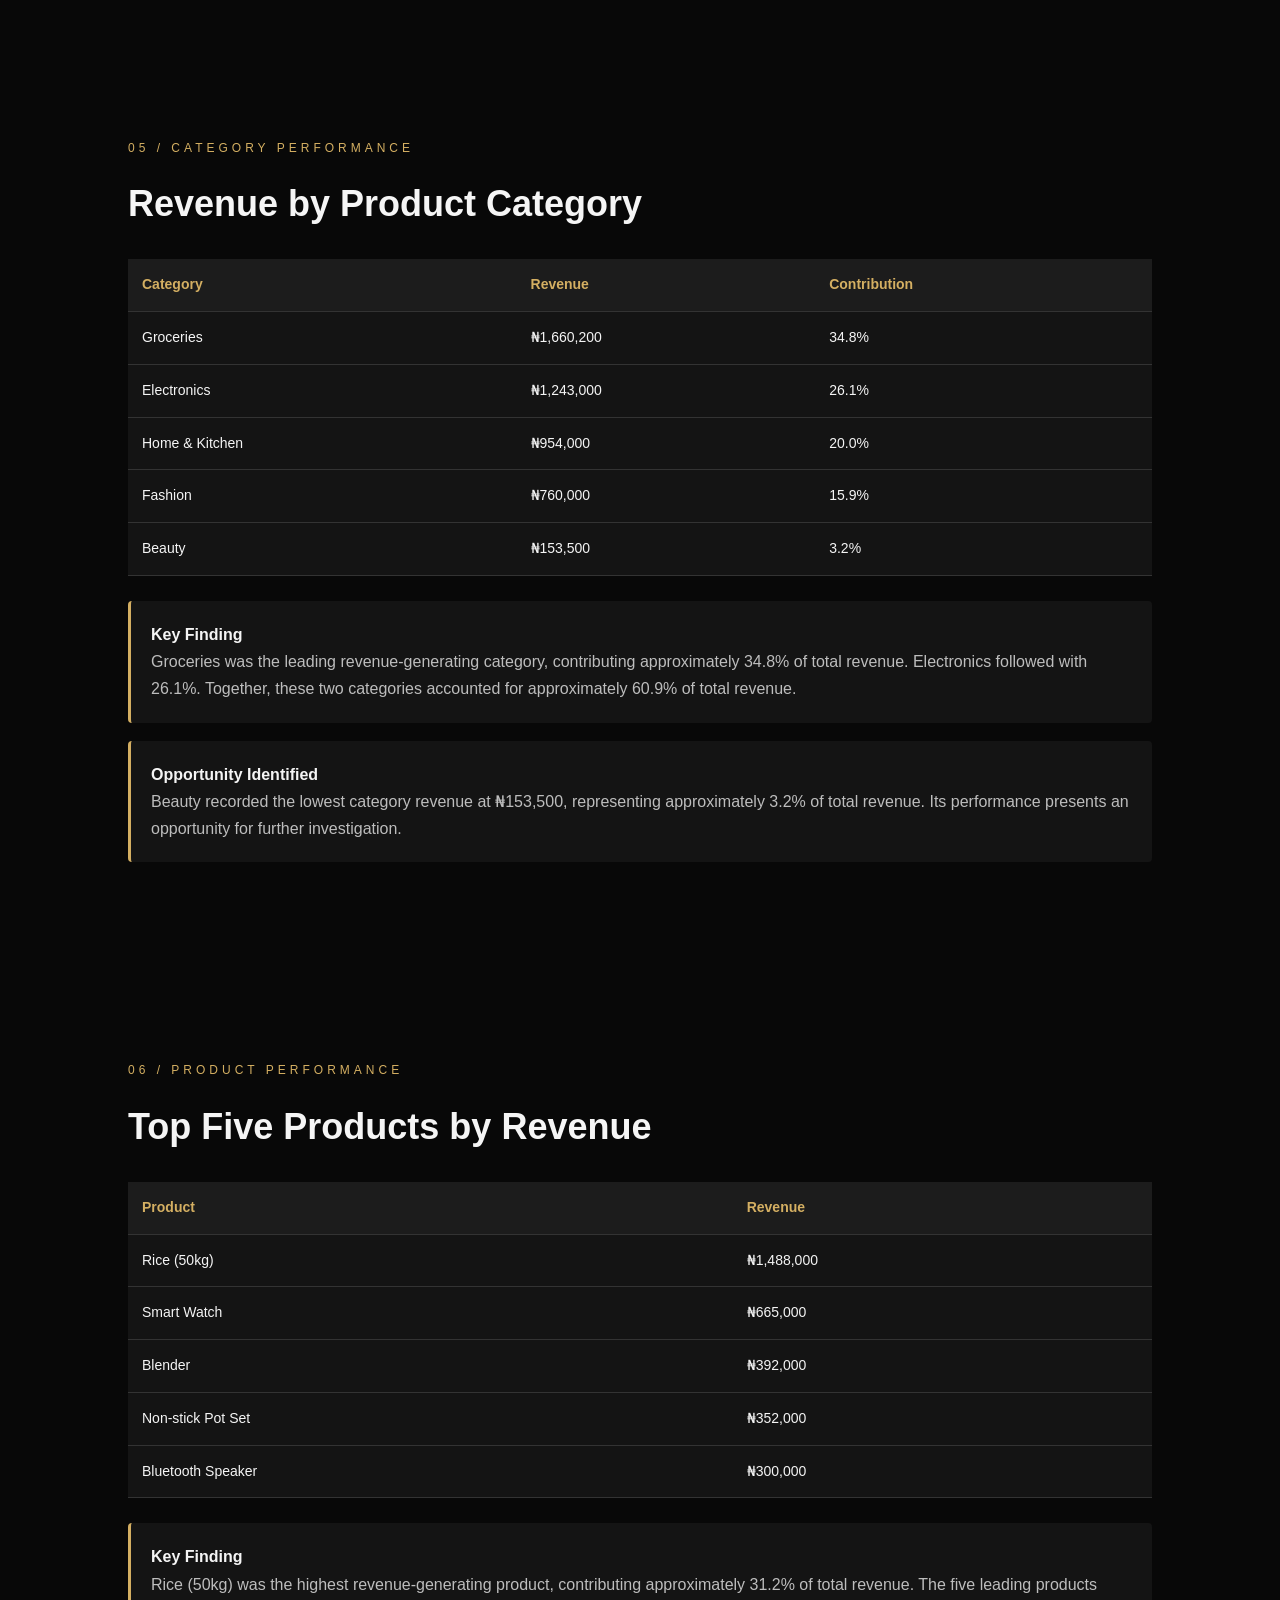
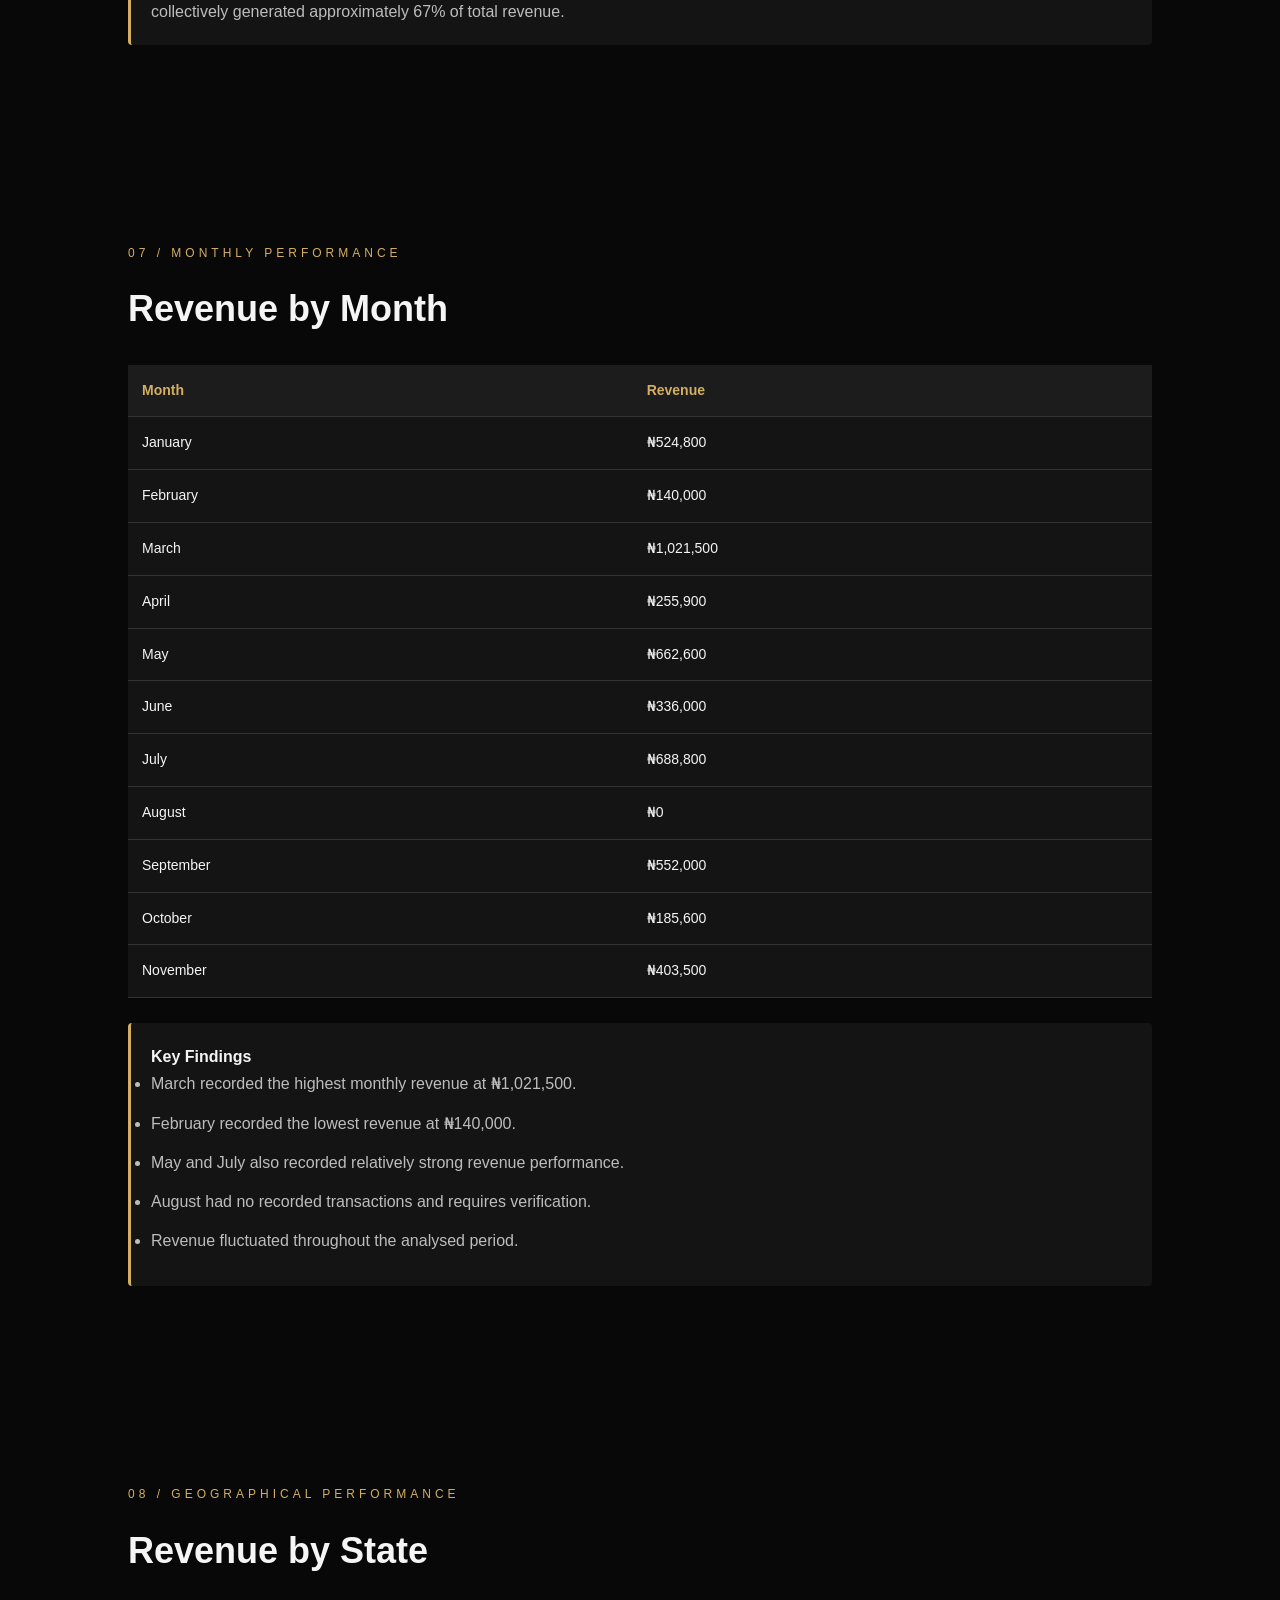
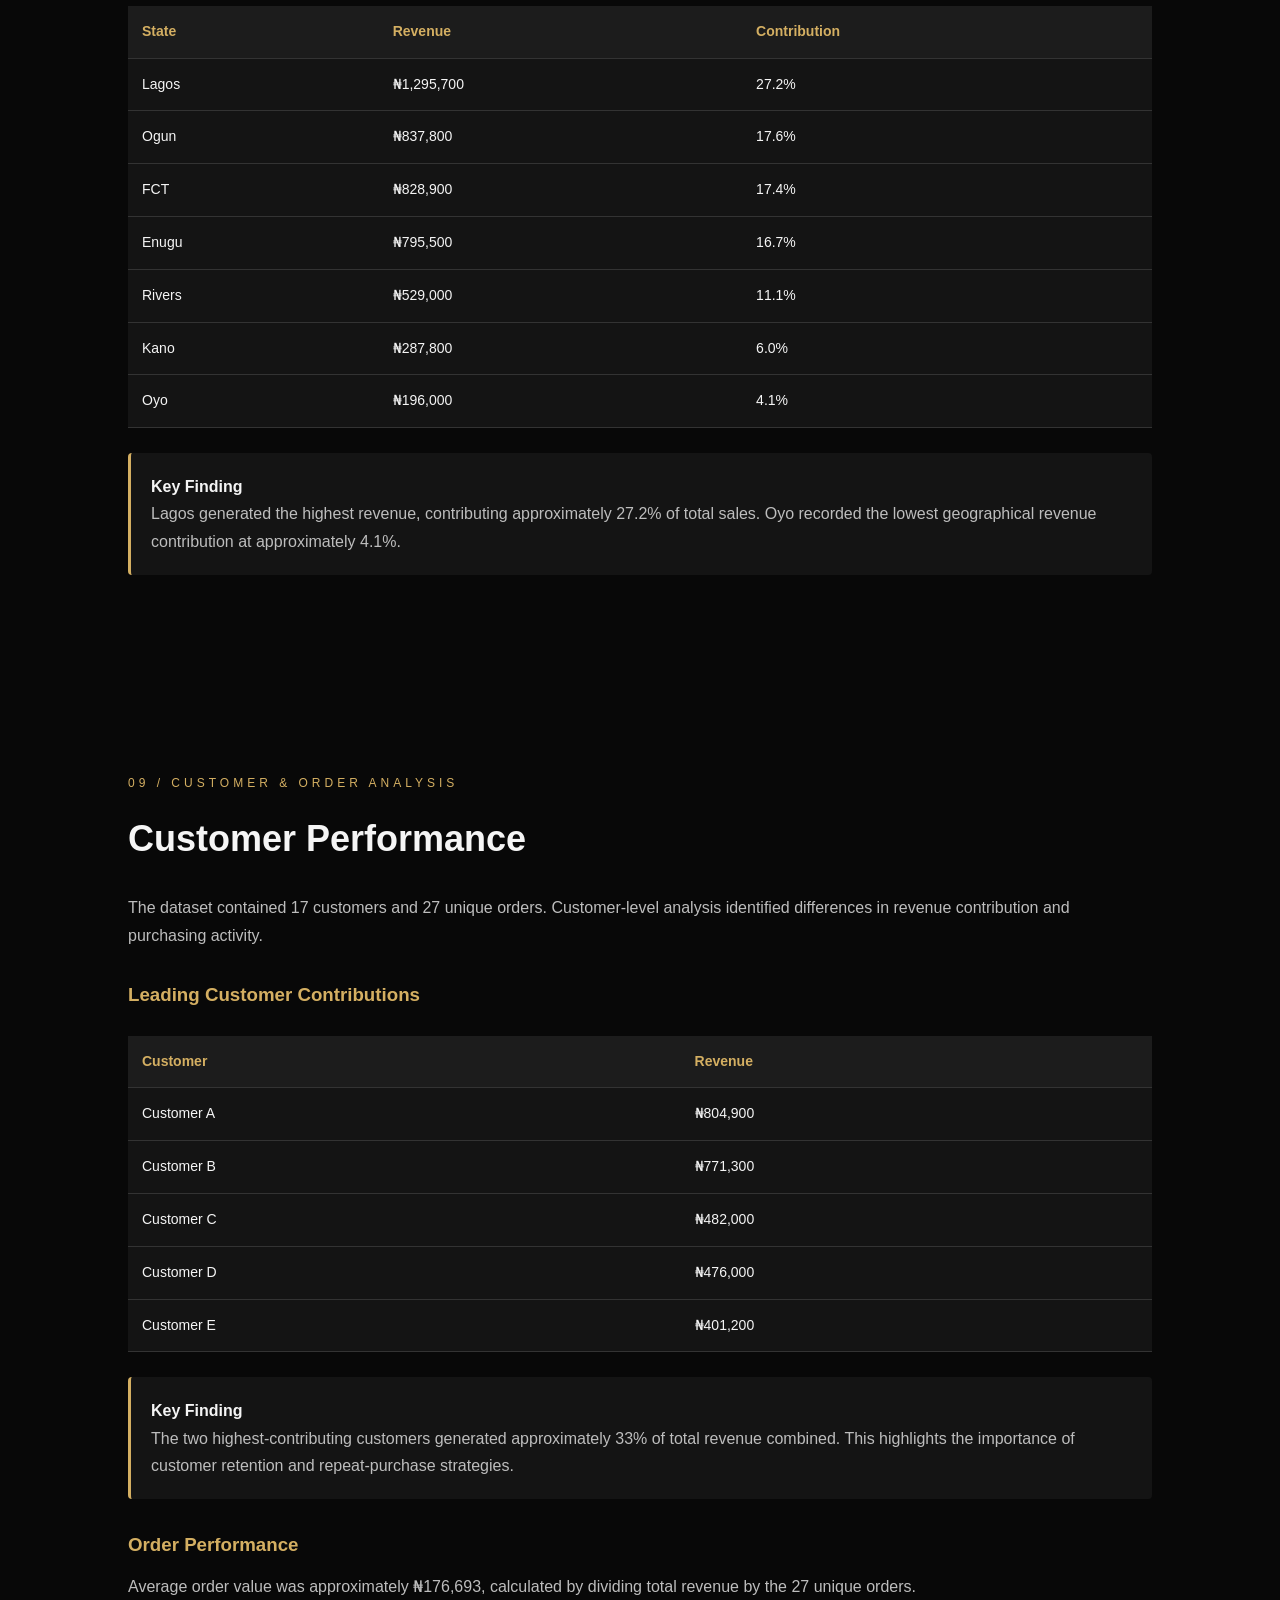
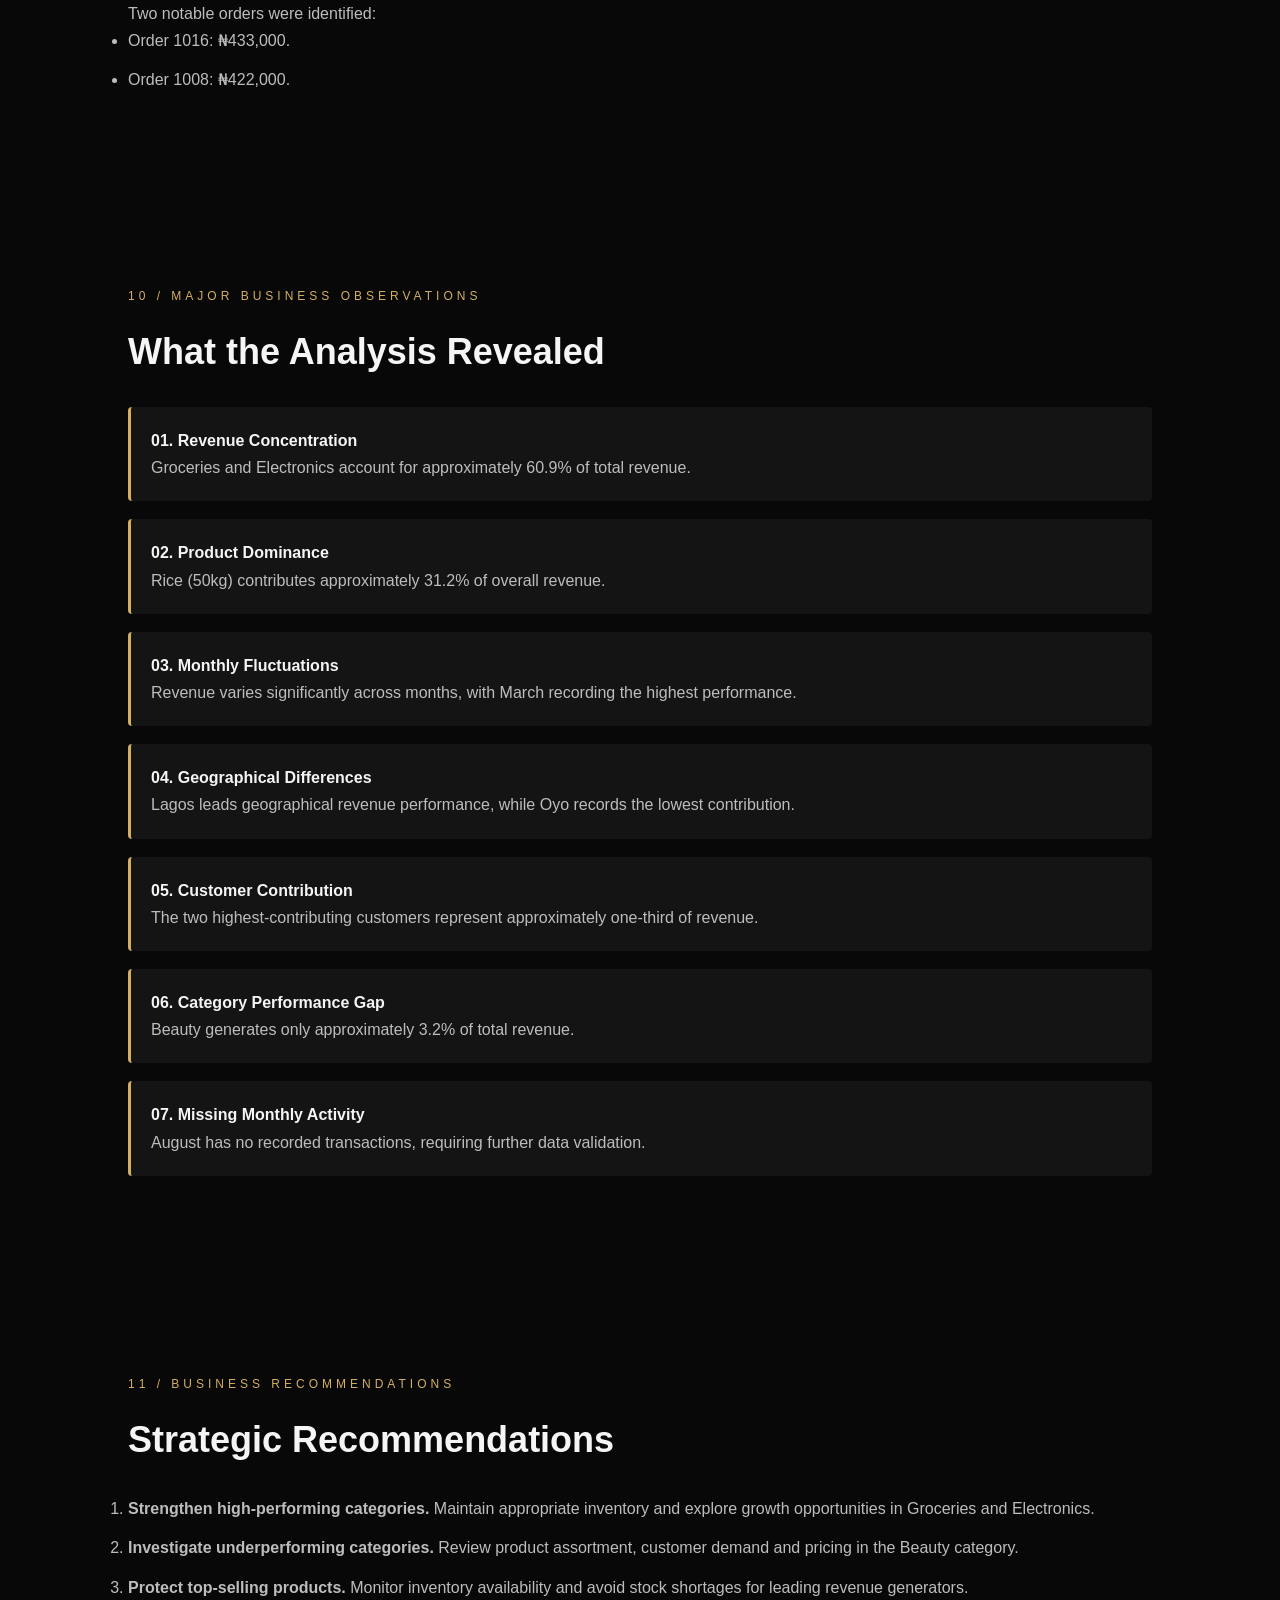
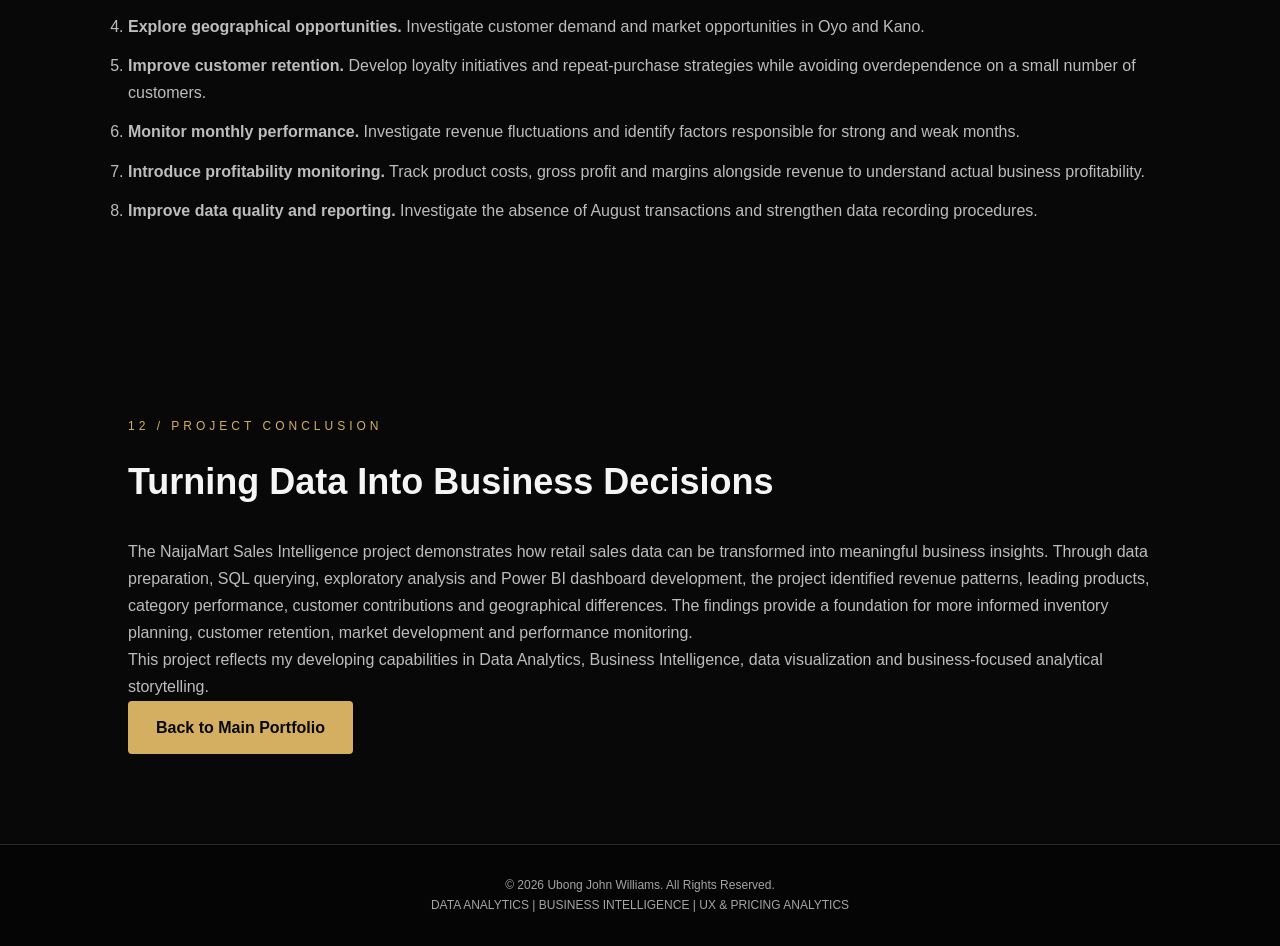
==== commit 5521aa81: "Update naijamart.html" ====
--- a/naijamart.html
+++ b/naijamart.html
@@ -141,7 +141,9 @@
 
     
 <h4>Key Areas of Analysis</h4>
-
+<ul style="margin-top: 18px; 
+            padding-left: 22px; 
+            line-height: 2;">
 <ul>
     <li>Overall revenue and sales performance</li>
     <li>Product and category contribution</li>
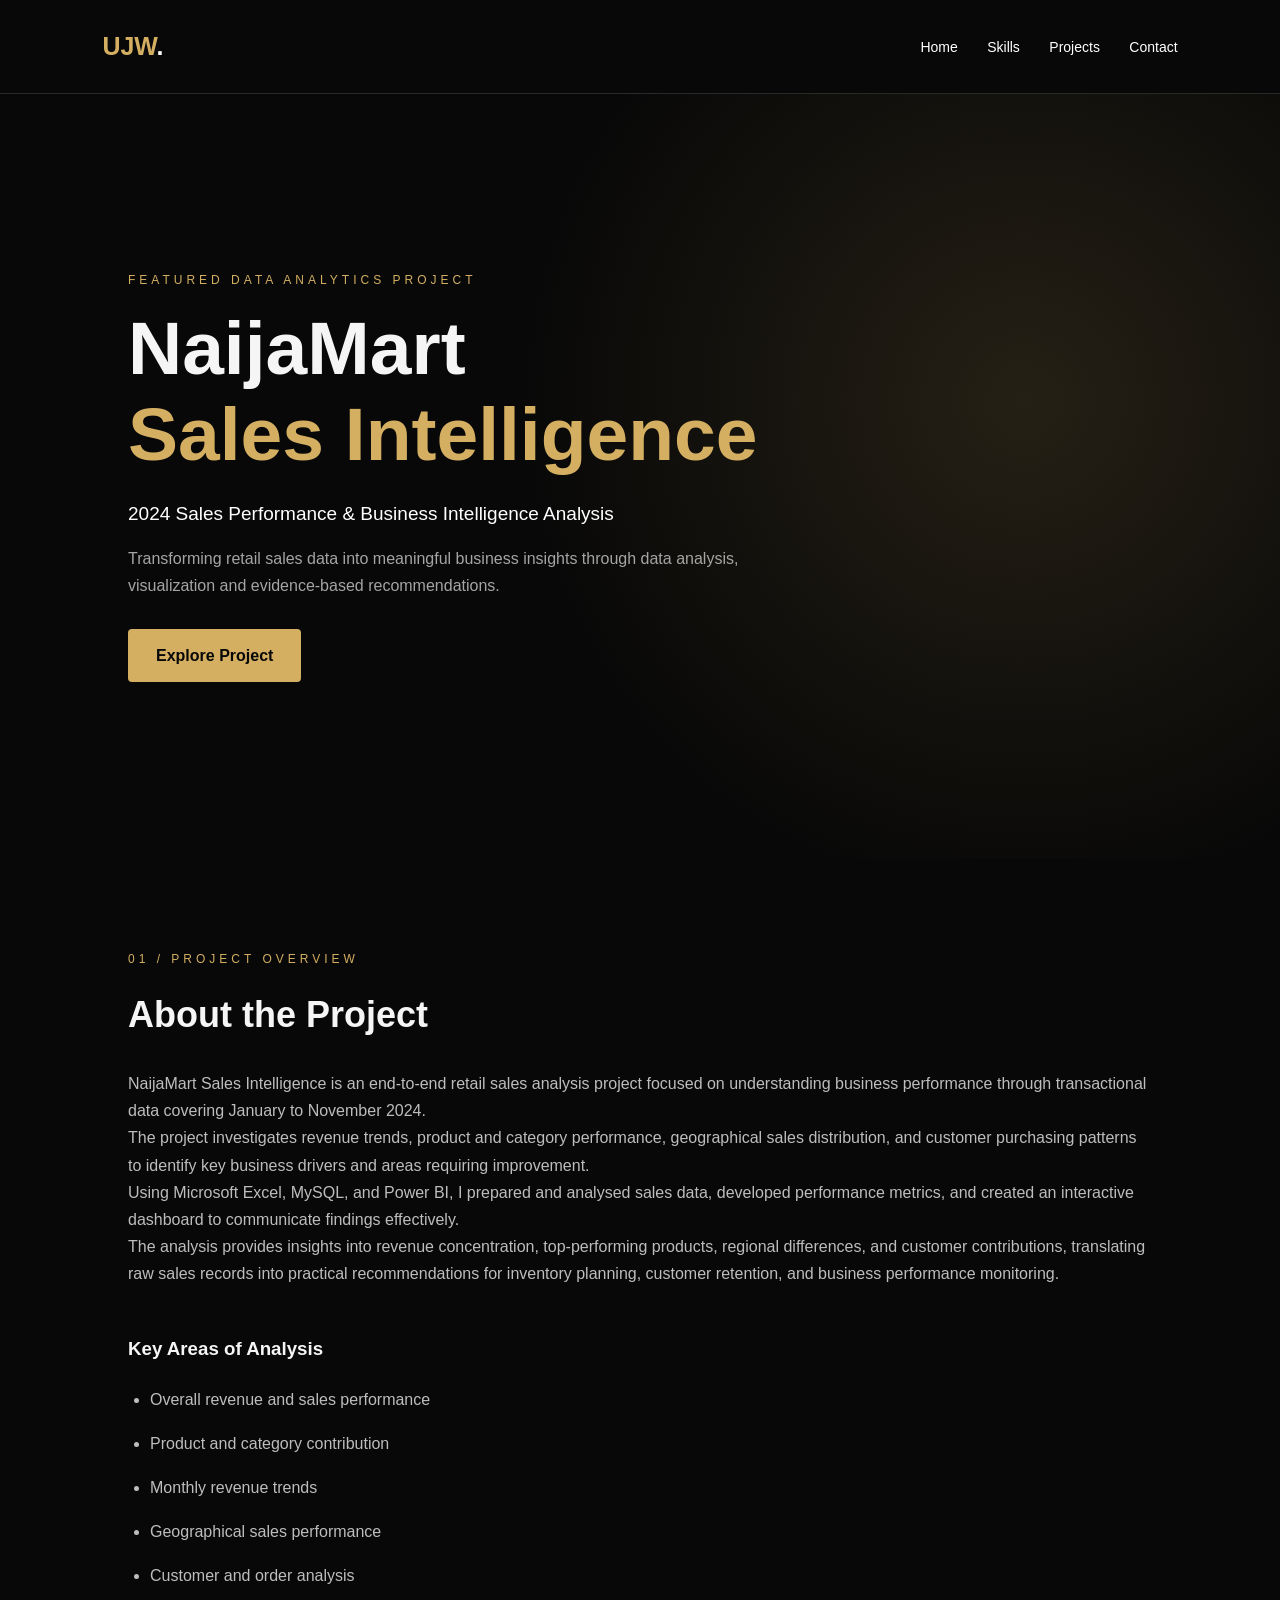
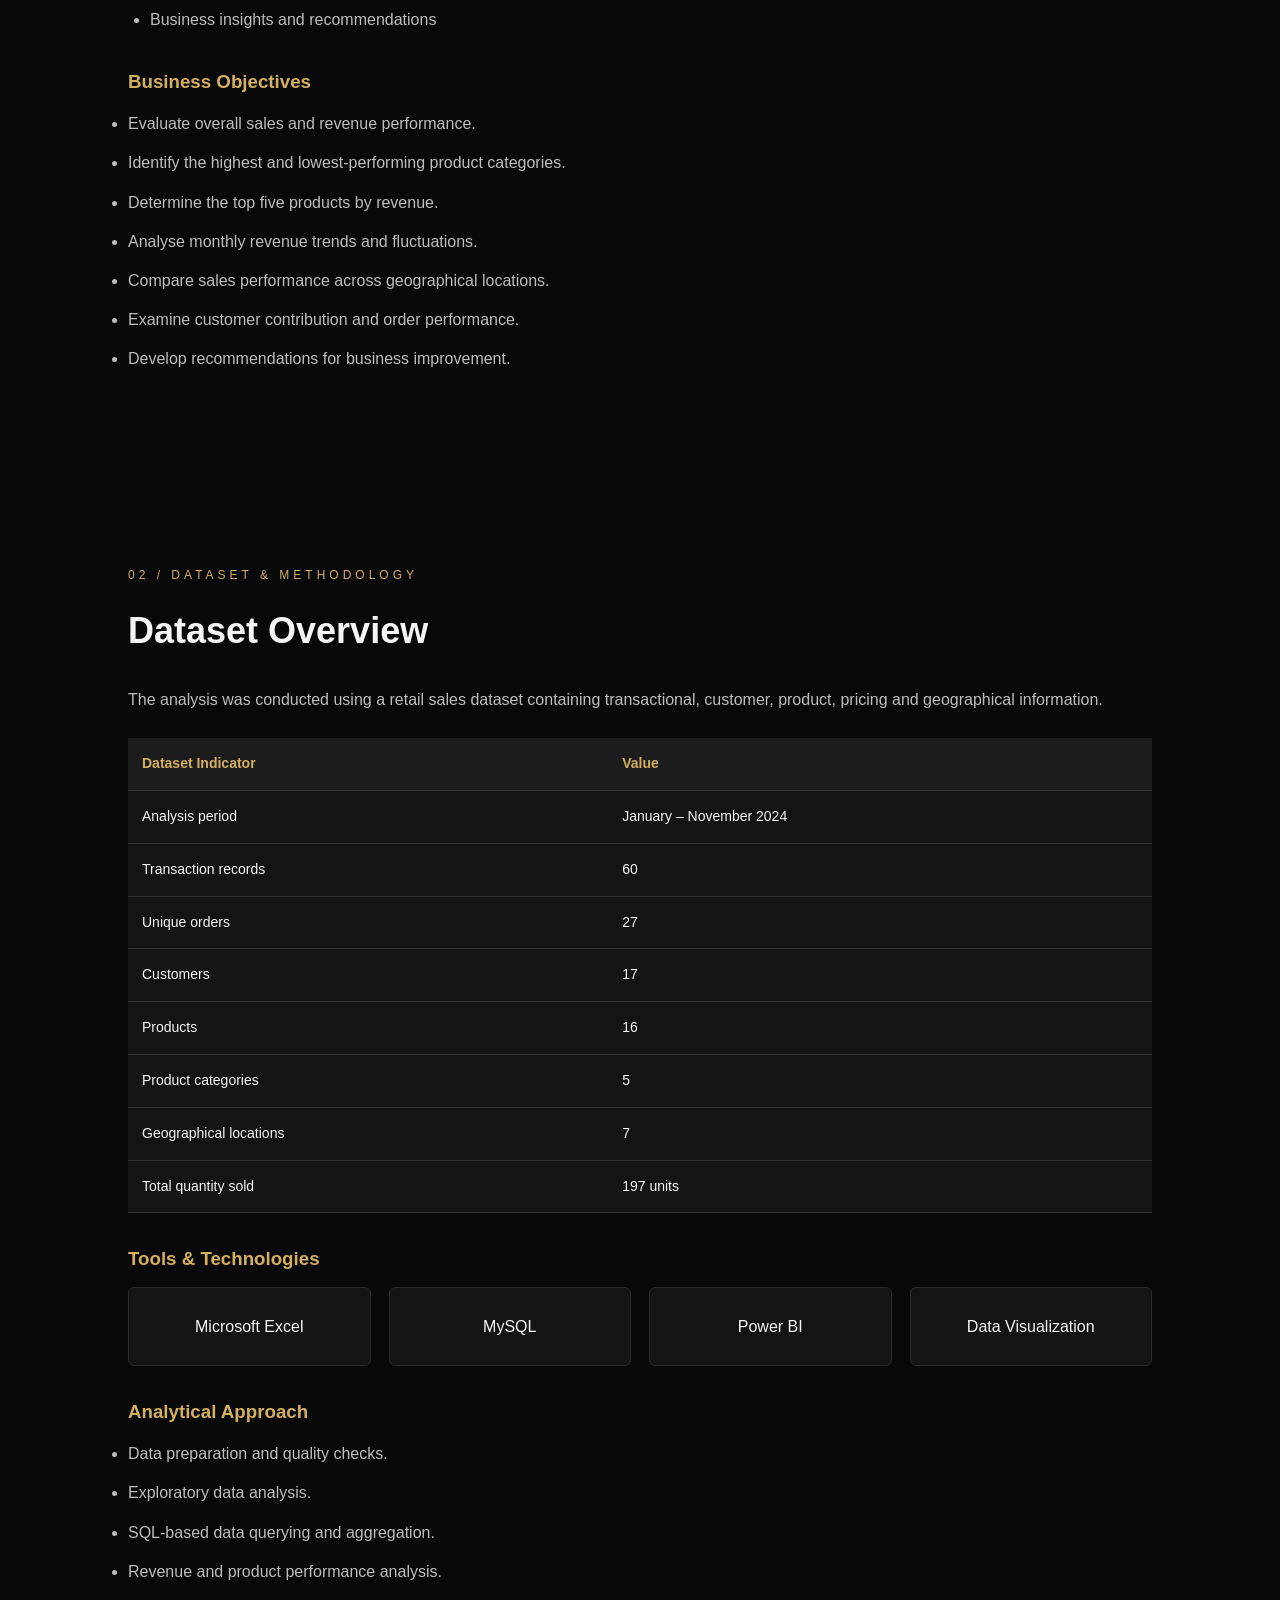
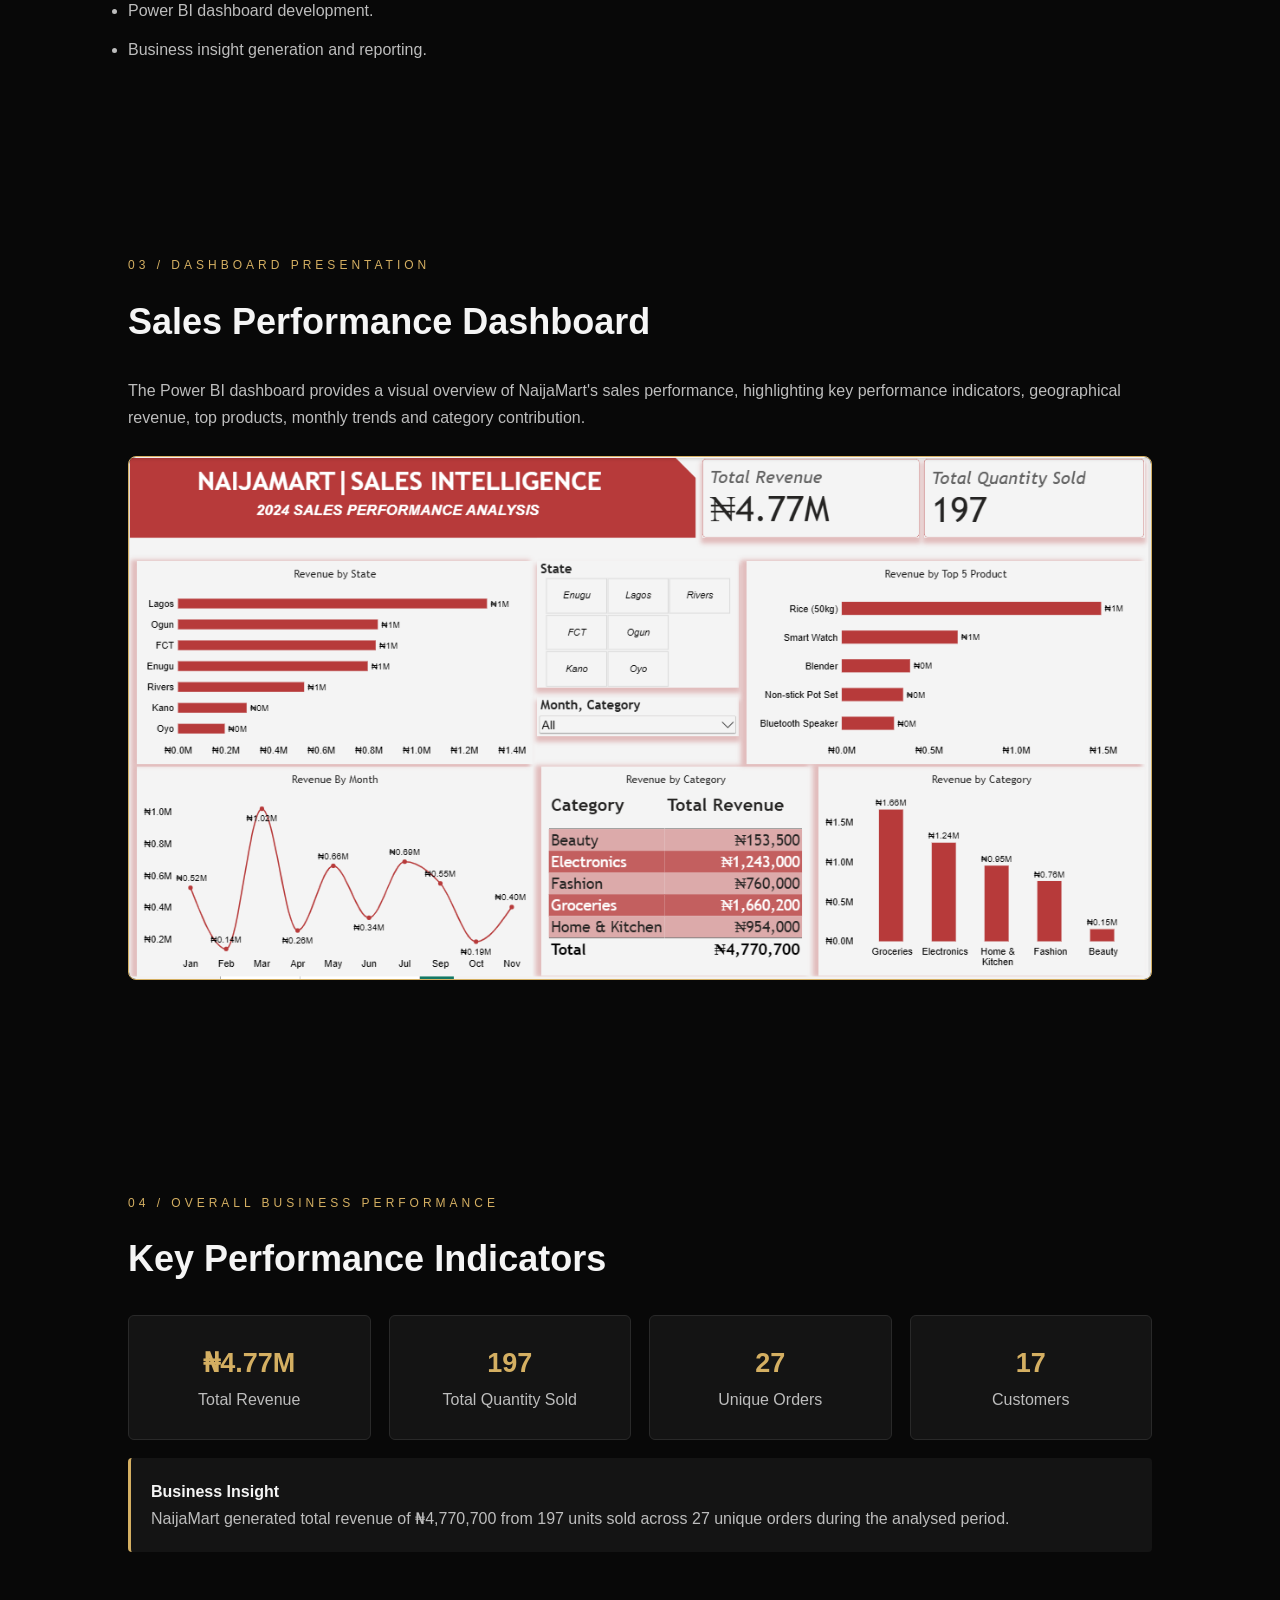
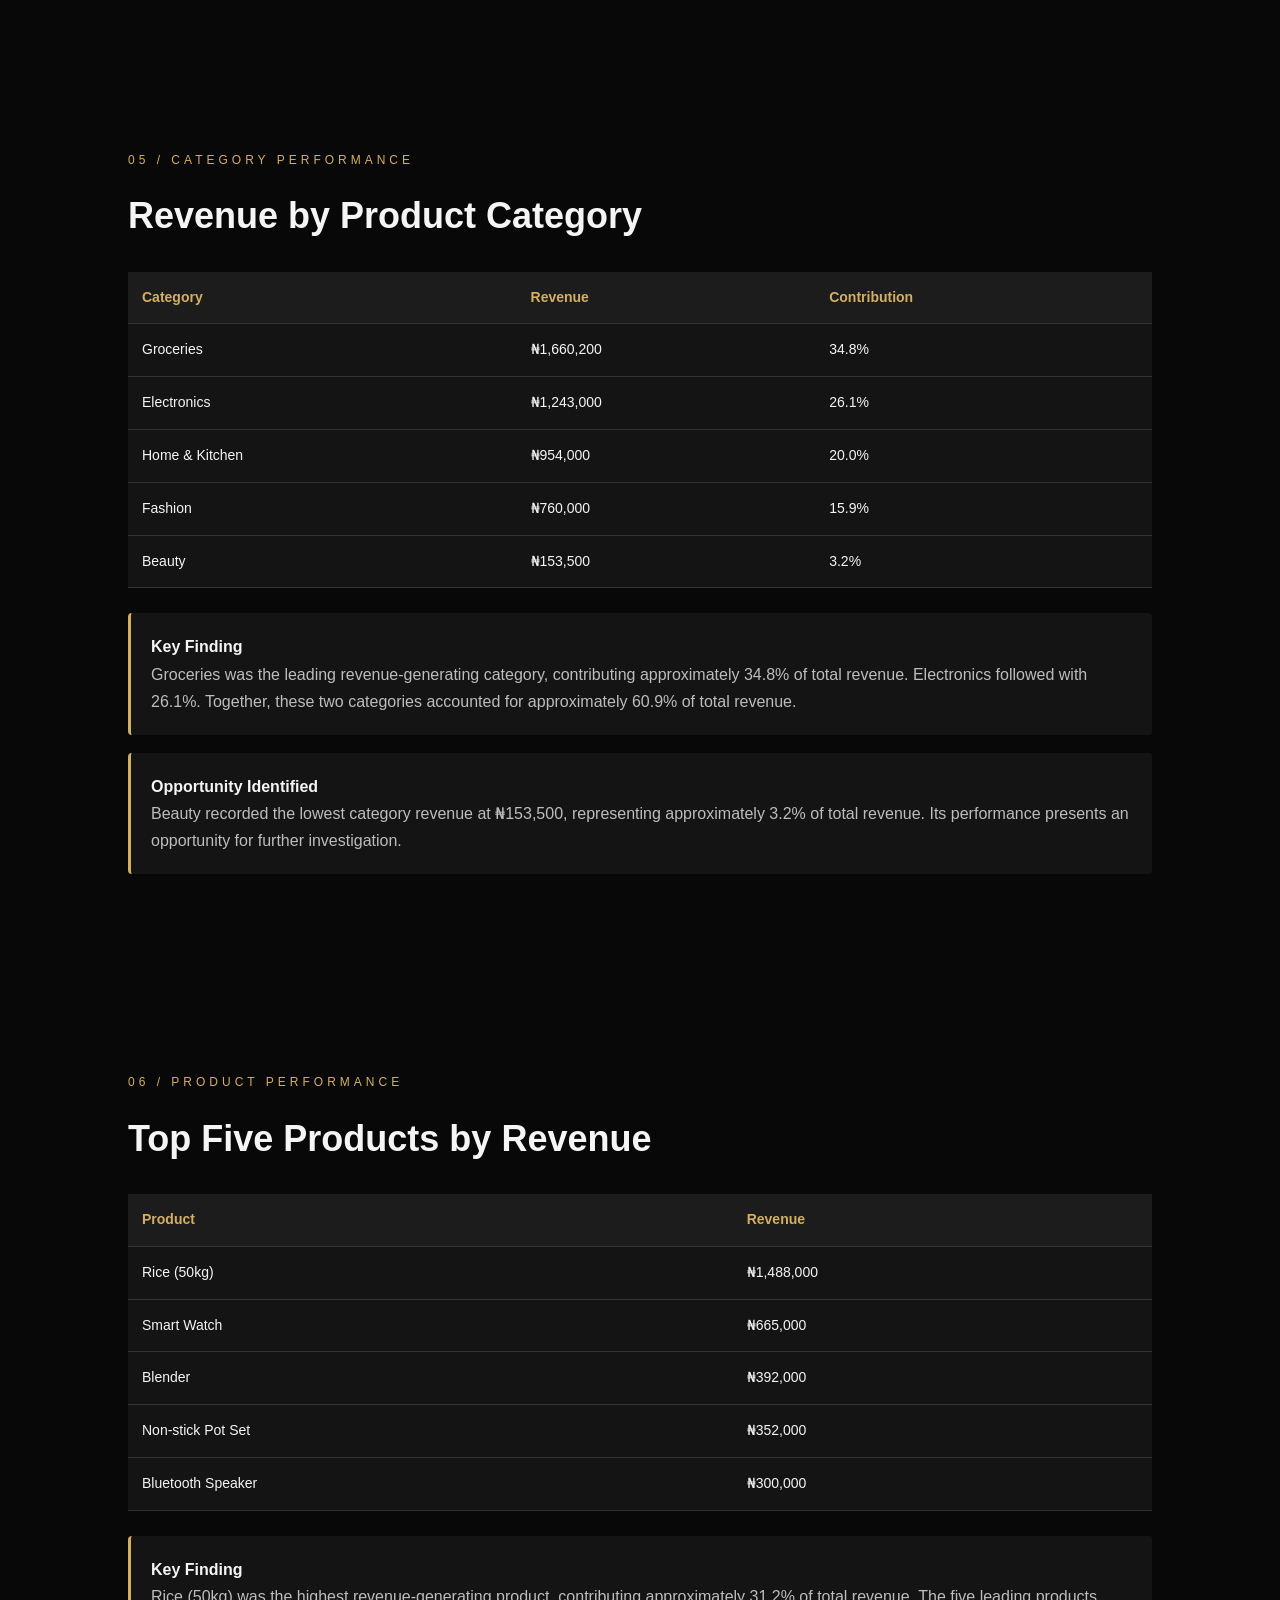
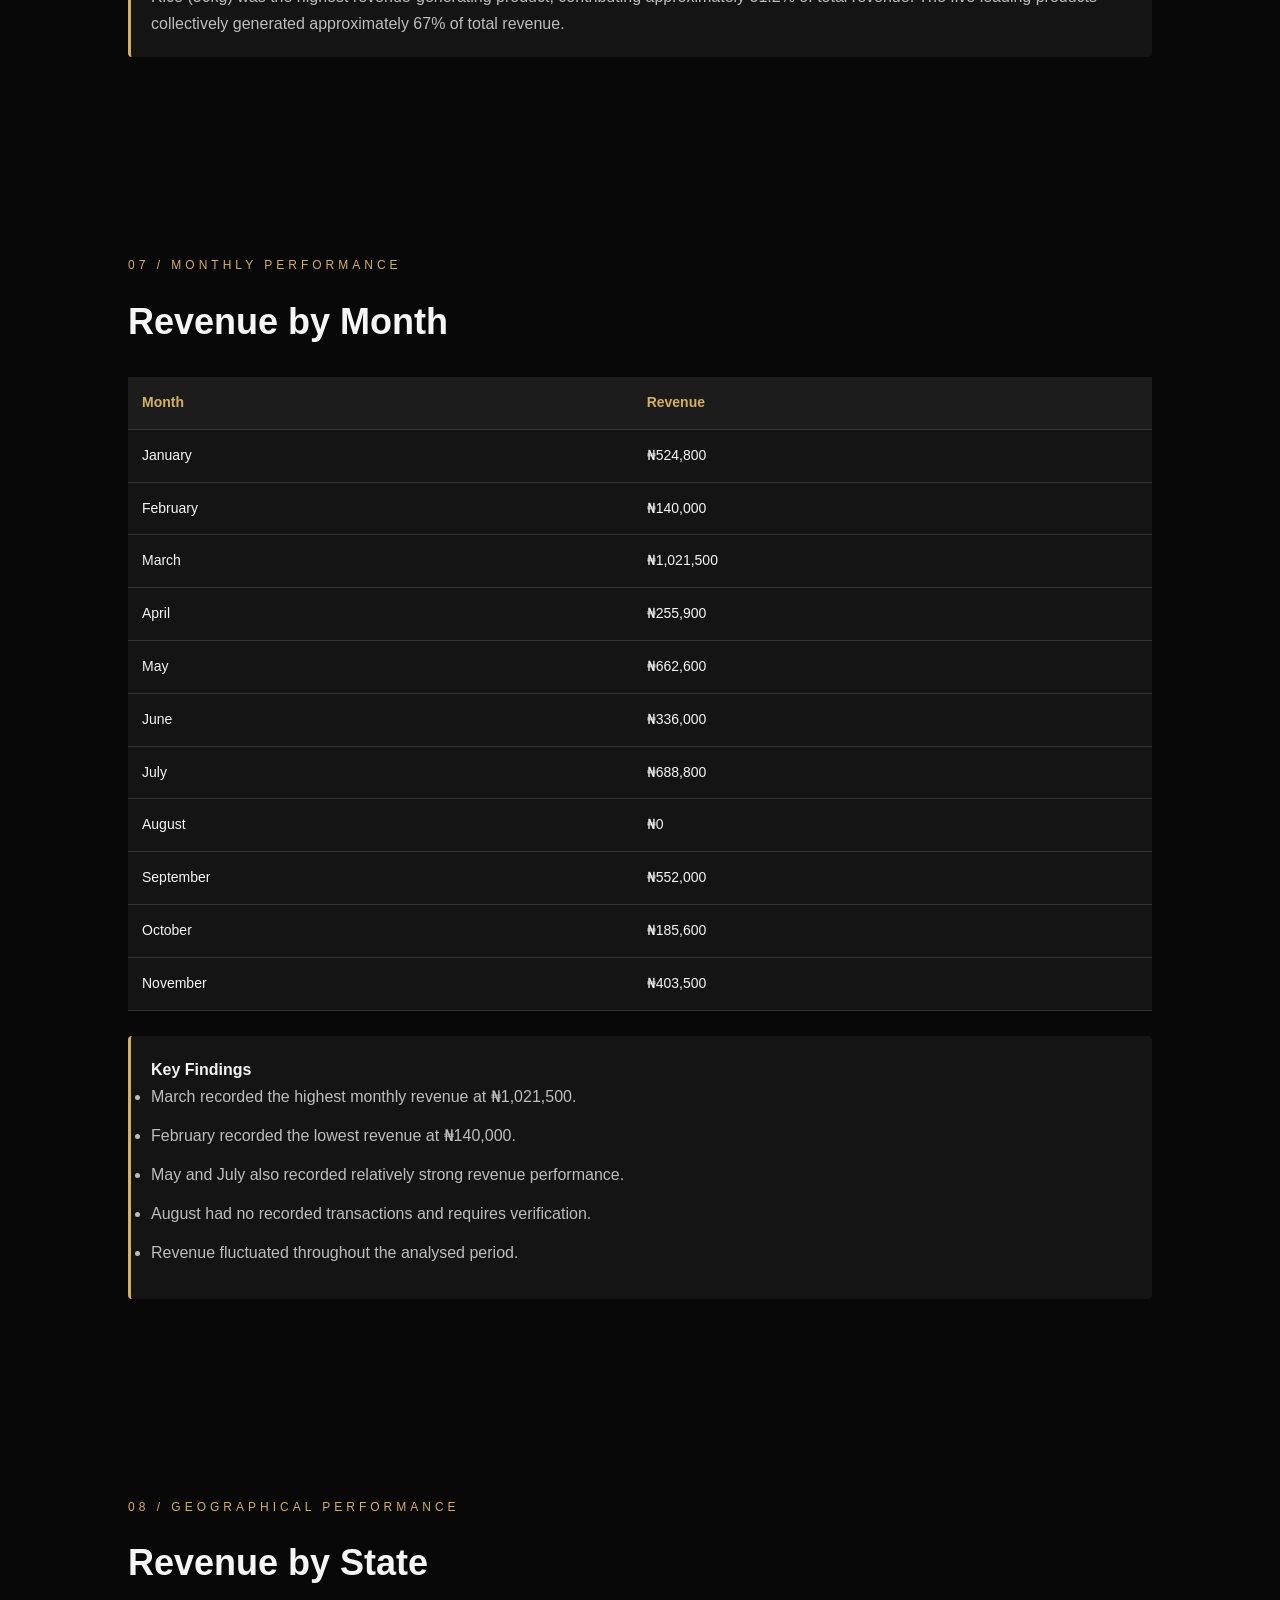
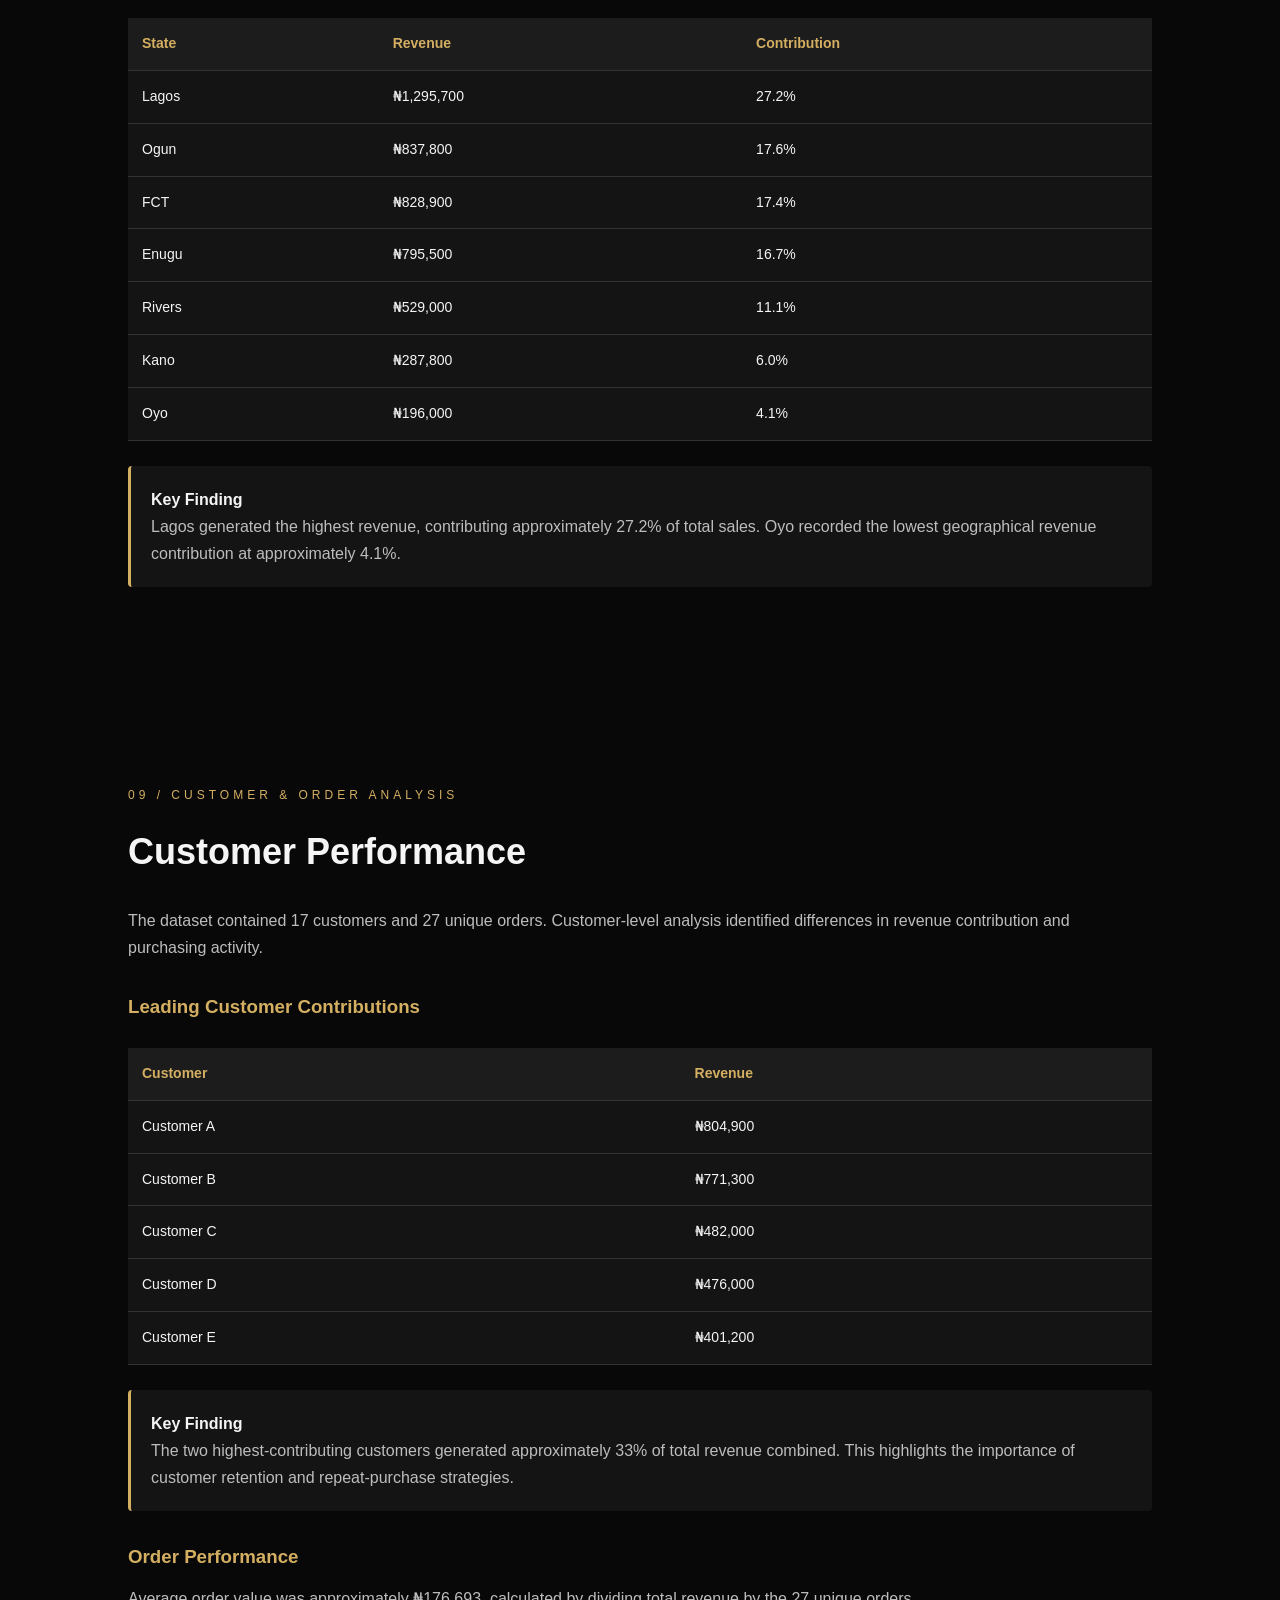
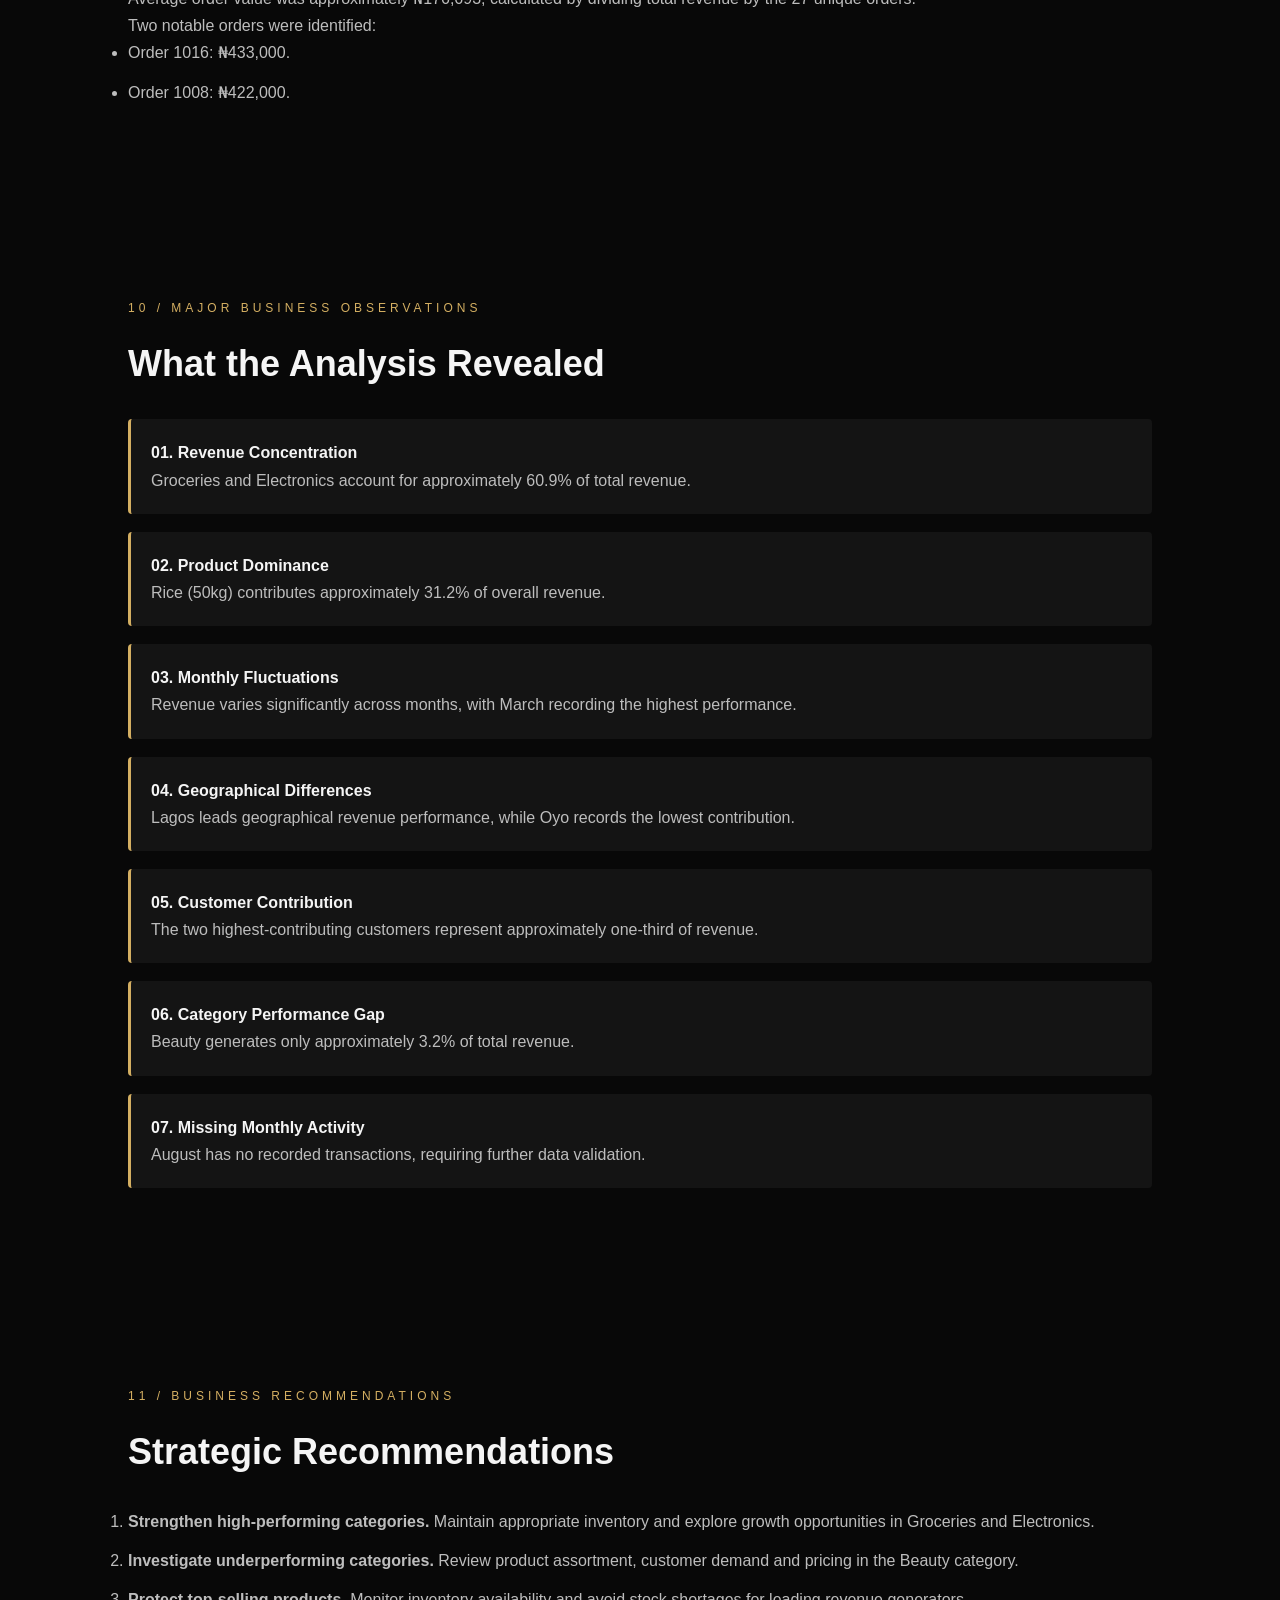
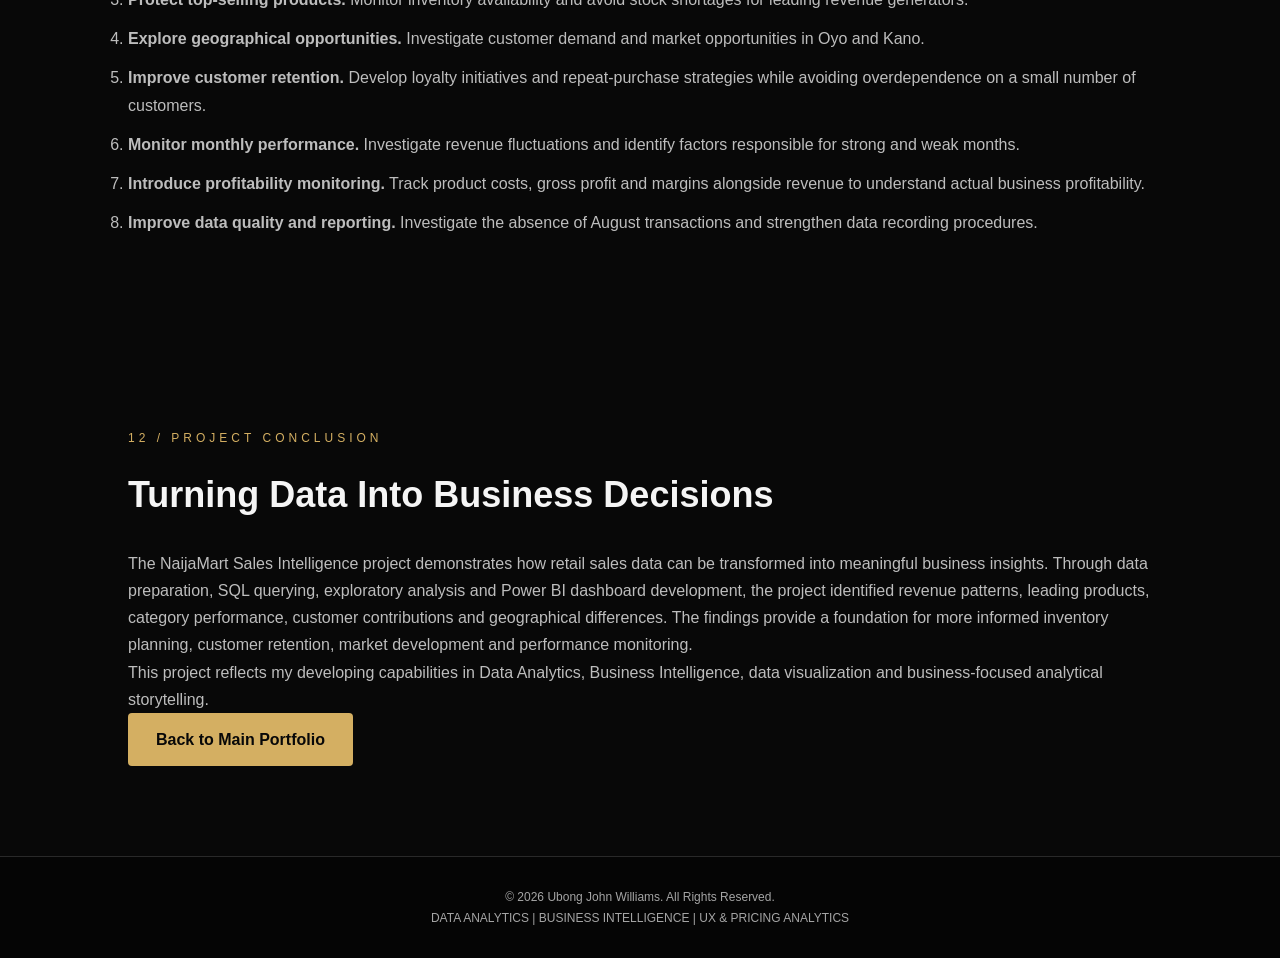
==== commit cbeff23e: "Update naijamart.html" ====
--- a/naijamart.html
+++ b/naijamart.html
@@ -139,12 +139,11 @@
     and business performance monitoring.
 </p>
 
-    
-<h4>Key Areas of Analysis</h4>
-<ul style="margin-top: 18px; 
-            padding-left: 22px; 
-            line-height: 2;">
-<ul>
+<h3 style="margin-top: 45px; margin-bottom: 20px;">
+    Key Areas of Analysis
+</h3>
+
+<ul style="margin-top: 18px; padding-left: 22px; line-height: 2;">
     <li>Overall revenue and sales performance</li>
     <li>Product and category contribution</li>
     <li>Monthly revenue trends</li>
